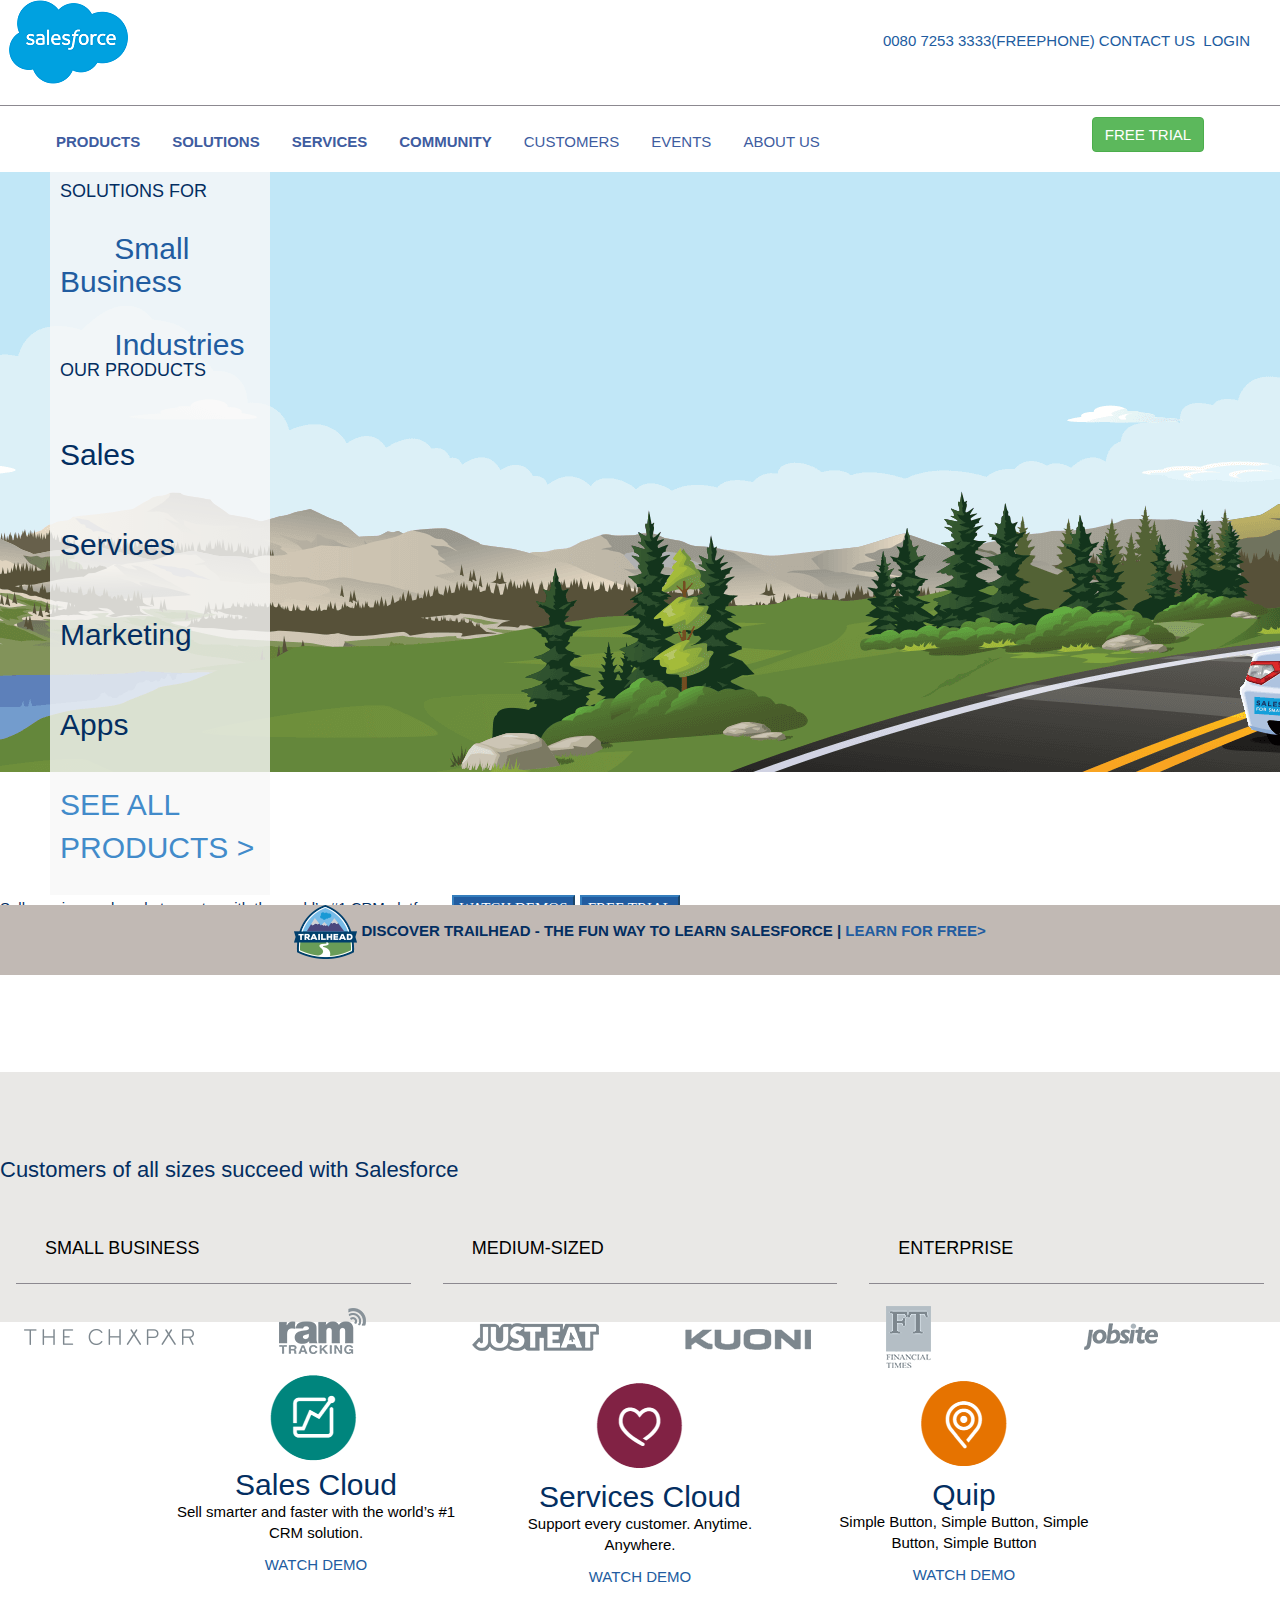
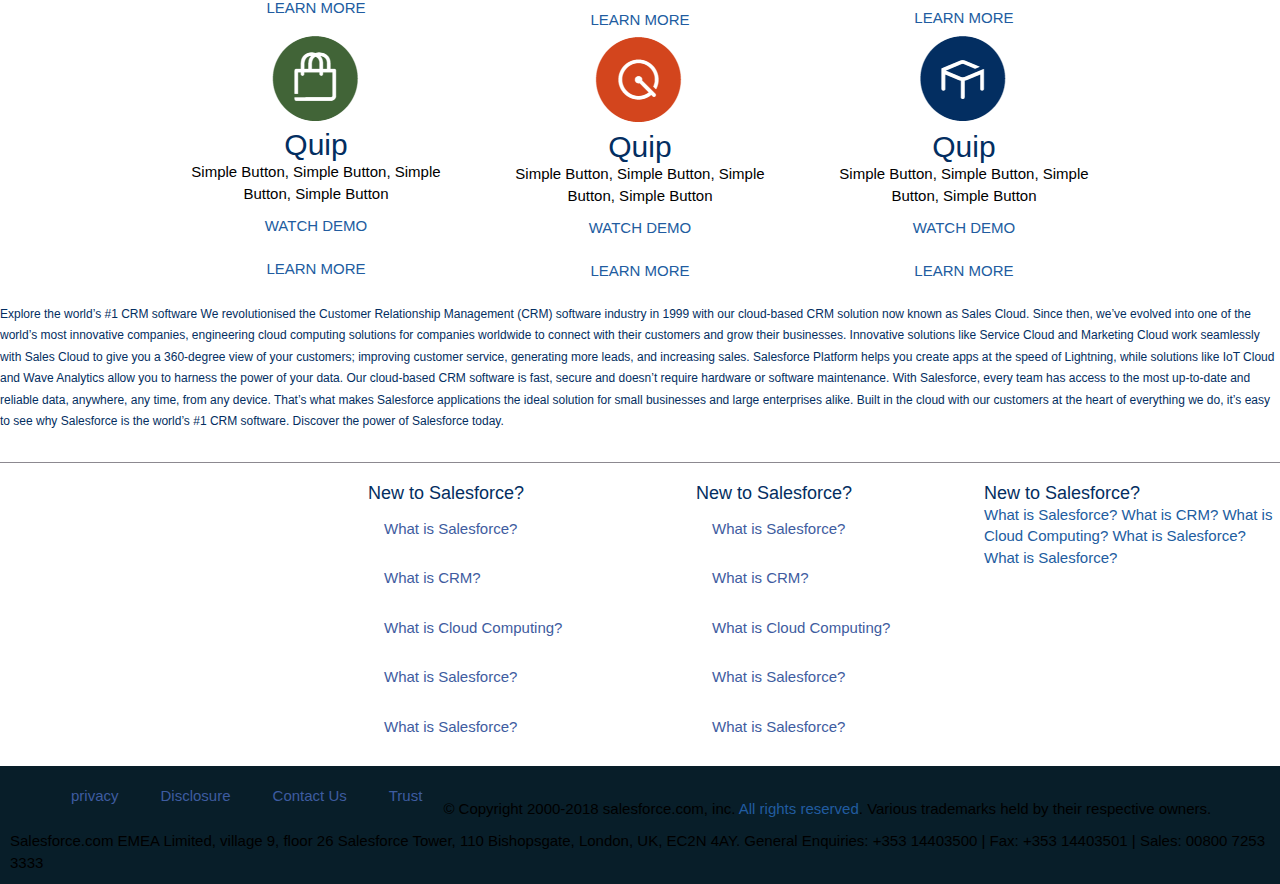
==== index.html @ ed120771 "Push my files" ====
<!DOCTYPE html>
<html lang="en">

<head>
    <meta charset="utf-8">
    <meta name="viewport" content="width=device-width, maximum-scale=1">
    <title>First web</title>
    <link rel="icon" href="assets/img/favicon.ico" type="image/png">
    <meta http-equiv="X-UA-Compatible" content="ie=edge">
    <link rel="stylesheet" href="assets/css/style.css">
    <link rel="stylesheet" href="assets/css/bootstrap.css">
    <link rel="stylesheet" href="assets/css/font-awesome.css">
    <link rel="stylesheet" href="assets/css/libs_framework.min.css">
    <link rel="stylesheet" href="assets/css/libs_base.min.css">
    <link rel="stylesheet" href="assets/css/clientlibs_base.min.css">
    <link rel="stylesheet" href="assets/css/clientlibs_search.min.css">

    <title>Document</title>
</head>

<body>
    <div class="subsect theader">
        <img src="assets/img/logo-salesforce.png" alt="logo">
        <div class="top">
            <div class="input" <input type="text" placeholder="Search">
            </div>
            <a href="#">0080 7253 3333(FREEPHONE)</a>
            <a href="#">CONTACT US</a>
            <span>
                <i class="fa fa-address-book"></i>
                <a href="#">LOGIN</a>
            </span>
        </div>
        <hr>
        <div class="navTop">

            <ul>
                <span id="navTleft">
                    <li>
                        <a href="#">PRODUCTS</a>
                    </li>
                    <li>
                        <a href="#">SOLUTIONS</a>
                    </li>
                    <li>
                        <a href="#">SERVICES</a>
                    </li>
                    <li>
                        <a href="#">COMMUNITY</a>
                    </li>
                </span>
                <span id="navTright">
                    <li>
                        <a href="#">CUSTOMERS</a>
                    </li>
                    <li>
                        <a href="#">EVENTS</a>
                    </li>
                    <li>
                        <a href="#">ABOUT US</a>
                    </li>
                </span>
            </ul>
            <button class="btn btn-success">FREE TRIAL</button>
        </div>

    </div>
    <div class="sect main">
        <div class="sidebar inner">
            <h4>SOLUTIONS FOR</h4>
            <h2>
                <a>
                    <span class="salesforce-icon cloud-icon-smb"></span>
                    <span>Small Business </span>
                </a>
            </h2>
            <h2>
                <a>
                    <span class="salesforce-icon cloud-icon-industries"></span>
                    <span>Industries </span>
                </a>
            </h2>
            <h4>OUR PRODUCTS</h4>
            <h2>
                <span class="salesforce-icon cloud-icon-sales"></span>
                <span>Sales </span>
            </h2>
            <h2>
                <span class="salesforce-icon cloud-icon-service"></span>
                <span>Services </small>
            </h2>
            <h2>
                <span class="salesforce-icon cloud-icon-marketing"></span>
                <span>Marketing</span>
            </h2>
            <h2>
                <span class="salesforce-icon cloud-icon-community"></span>
                <span>Apps </span>
            </h2>
            <br>
            <p class="text-primary">SEE ALL PRODUCTS ></p>



        </div>
        <div class="sect txthead">
            <span>Sell, service, and market smarter with the world’s #1 CRM platform.</span>
            <button class="bt btn-primary">WATCH DEMOS</button>
            <button class="bt btn-primary">FREE TRIAL</button>
        </div>
    </div>
    <div class="bheader">
        <img src="assets/img/img-trailhead-moustache.png" alt="img">
        <span>DISCOVER TRAILHEAD - THE FUN WAY TO LEARN SALESFORCE |
            <a href="#">LEARN FOR FREE></a>
        </span>
    </div>
    <div class="subsect brands"></div>

    <!-- brands -->
    <div class="logos">
        <div id="heading" class="row columns-wrapper">
            <div class="col  text-left col-xs-12 col-sm-12 col-md-12 col-lg-12">
                <br>
                <br>
                <h2>
                    <div class="h3 text-stratus text-left salesforce-sans-bold margin-40-top-lg margin-10-bottom-lg">Customers of all sizes succeed with Salesforce</div>
                </h2>
                <br>
                <br>
                <div class="col  text-left col-xs-12 col-sm-4 col-md-4 col-lg-4">
                    <div class="subheader header-text">SMALL BUSINESS</div>
                    <br>
                    <hr>
                    <div class="row columns-wrappe">
                        <div class="col  text-left col-xs-12 col-sm-6 col-md-6 col-lg-6">
                            <a href="#">
                                <img src="assets/img/cust-logo-chapar.png" alt="chapaximge">
                            </a>
                        </div>
                        <div class="col  text-left col-xs-12 col-sm-6 col-md-6 col-lg-6">
                            <a href="#">
                                <img src="assets/img/cust-logo-ram.png" alt="chapaximge">
                            </a>
                        </div>
                    </div>
                </div>
                <div class="col  text-left col-xs-12 col-sm-4 col-md-4 col-lg-4">
                    <div class="subheader header-text">MEDIUM-SIZED </div>
                    <br>
                    <hr>
                    <div class="row columns-wrappe">
                        <div class="col  text-left col-xs-12 col-sm-6 col-md-6 col-lg-6">
                            <a href="#">
                                <img src="assets/img/cust-logo-justeat.png" alt="chapaximge">
                            </a>
                        </div>
                        <div class="col  text-left col-xs-12 col-sm-6 col-md-6 col-lg-6">
                            <a href="#">
                                <img src="assets/img/cust-logo-kuoni.png" alt="chapaximge">
                            </a>
                        </div>
                    </div>
                </div>
                <div class="col  text-left col-xs-12 col-sm-4 col-md-4 col-lg-4">
                    <div class="subheader header-text">ENTERPRISE</div>
                    <br>
                    <hr>
                    <div class="row columns-wrappe">
                        <div class="col  text-left col-xs-12 col-sm-6 col-md-6 col-lg-6">
                            <a href="#">
                                <img src="assets/img/cust-logo-ft.png" alt="chapaximge">
                            </a>
                        </div>
                        <div class="col  text-left col-xs-12 col-sm-6 col-md-6 col-lg-6">
                            <a href="#">
                                <img src="assets/img/cust-logo-jobsite.png" alt="chapaximge">
                            </a>
                        </div>
                    </div>
                </div>
            </div>
        </div>
    </div>
    <!-- boxes -->

    <div class="container">
        <div class="row">
            <div class=" col-xs-12 col-sm-6 col-md-4">

                <div class="card">
                    <div class="card-body text-center">
                        <img src="assets/img/cloud.PNG">
                        <h2>Sales Cloud</h2>
                        <p>Sell smarter and faster with the world’s #1 CRM solution.</p>
                        <a href="#" class="button">WATCH DEMO</a>
                        <br>
                        <br>
                        <a href="#" class="button2">LEARN MORE</a>
                    </div>
                </div>
            </div>
            <div class=" col-xs-12 col-sm-6 col-md-4">
                <div class="card">
                    <div class="card-body text-center">
                        <img src="assets/img/cloud1.PNG">
                        <h2>Services Cloud</h2>
                        <p>Support every customer. Anytime. Anywhere.</p>
                        <a href="#" class="button">WATCH DEMO</a>
                        <br>
                        <br>
                        <a href="#" class="button2">LEARN MORE</a>
                    </div>
                </div>
            </div>
            <div class=" col-xs-12 col-sm-6 col-md-4">
                <div class="card">
                    <div class="card-body text-center">
                        <img src="assets/img/cloud2.PNG">
                        <h2>Quip</h2>
                        <p>Simple Button, Simple Button, Simple Button, Simple Button</p>
                        <a href="#" class="button">WATCH DEMO</a>
                        <br>
                        <br>
                        <a href="#" class="button2">LEARN MORE</a>
                    </div>
                </div>
            </div>
        </div>

        <div class="row">
            <div class=" col-xs-12 col-sm-6 col-md-4">
                <div class="card">
                    <div class="card-body text-center">
                        <img src="assets/img/cloud3.PNG">
                        <h2>Quip</h2>
                        <p>Simple Button, Simple Button, Simple Button, Simple Button</p>
                        <a href="#" class="button">WATCH DEMO</a>
                        <br>
                        <br>
                        <a href="#" class="button2">LEARN MORE</a>
                    </div>
                </div>
            </div>
            <div class=" col-xs-12 col-sm-6 col-md-4">
                <div class="card">
                    <div class="card-body text-center">
                        <img src="assets/img/cloud4.PNG">
                        <h2>Quip</h2>
                        <p>Simple Button, Simple Button, Simple Button, Simple Button</p>
                        <a href="#" class="button">WATCH DEMO</a>
                        <br>
                        <br>
                        <a href="#" class="button2">LEARN MORE</a>
                    </div>
                </div>
            </div>
            <div class=" col-xs-12 col-sm-6 col-md-4">
                <div class="card">
                    <div class="card-body text-center">
                        <img src="assets/img/cloud5.PNG">
                        <h2>Quip</h2>
                        <p>Simple Button, Simple Button, Simple Button, Simple Button</p>
                        <a href="#" class="button">WATCH DEMO</a>
                        <br>
                        <br>
                        <a href="#" class="button2">LEARN MORE</a>
                    </div>
                </div>
            </div>
        </div>
    </div>

    <!-- footer -->
    <div class="row">
        <div class="col-md-12 col-sm-12 col-lg-12">
            <div>
                <p class="lead">
                    <small>
                        <h1>
                            <small></small>
                        </h1> Explore the world’s #1 CRM software We revolutionised the Customer Relationship Management (CRM)
                        software industry in 1999 with our cloud-based CRM solution now known as Sales Cloud. Since then,
                        we’ve evolved into one of the world’s most innovative companies, engineering cloud computing solutions
                        for companies worldwide to connect with their customers and grow their businesses. Innovative solutions
                        like Service Cloud and Marketing Cloud work seamlessly with Sales Cloud to give you a 360-degree
                        view of your customers; improving customer service, generating more leads, and increasing sales.
                        Salesforce Platform helps you create apps at the speed of Lightning, while solutions like IoT Cloud
                        and Wave Analytics allow you to harness the power of your data. Our cloud-based CRM software is fast,
                        secure and doesn’t require hardware or software maintenance. With Salesforce, every team has access
                        to the most up-to-date and reliable data, anywhere, any time, from any device. That’s what makes
                        Salesforce applications the ideal solution for small businesses and large enterprises alike. Built
                        in the cloud with our customers at the heart of everything we do, it’s easy to see why Salesforce
                        is the world’s #1 CRM software. Discover the power of Salesforce today.
                    </small>
                </p>
            </div>
        </div>
    </div>


    <hr>

    <div class="row">
        <div class="col-md-3 col-sm-3 col-lg-3">
            <div>
                <img src="assets/images/logo-company.png" alt="">
            </div>
        </div>
        <div class="col-md-3">
            <div>

                <ul>
                    <li>
                        <h4>New to Salesforce?</h4>
                    </li>
                    <li>
                        <a href="#">What is Salesforce?</a>
                    </li>
                    <li>
                        <a href="#">What is CRM?</a>
                    </li>
                    <li>
                        <a href="#">What is Cloud Computing?</a>
                    </li>
                    <li>
                        <a href="#">What is Salesforce?</a>
                    </li>
                    <li>
                        <a href="#">What is Salesforce?</a>
                    </li>
                </ul>
            </div>
        </div>
        <div class="col-md-3 col-sm-3 col-lg-3">
            <ul>
                <li>
                    <h4>New to Salesforce?</h4>
                </li>

                <li>
                    <a href="#">What is Salesforce?</a>
                </li>
                <li>
                    <a href="#">What is CRM?</a>
                </li>
                <li>
                    <a href="#">What is Cloud Computing?</a>
                </li>
                <li>
                    <a href="#">What is Salesforce?</a>
                </li>
                <li>
                    <a href="#">What is Salesforce?</a>
                </li>
            </ul>
        </div>

        <div class="col-md-3 col-sm-3 col-lg-3">
            <h4>New to Salesforce?</h4>
            <a href="#">What is Salesforce?</a>
            <a href="#">What is CRM?</a>
            <a href="#">What is Cloud Computing?</a>
            <a href="#">What is Salesforce?</a>
            <a href="#">What is Salesforce?</a>
        </div>

    </div>
    <div class="row">
        <div class="col-md-12 col-sm-12 col-lg-12 footer">
            <ul>
                <li>
                    <a href="#">privacy</a>
                </li>
                <li>
                    <a href="#">Disclosure</a>
                </li>
                <li>
                    <a href="#">Contact Us</a>
                </li>
                <li>
                    <a href="#">Trust</a>
                </li>

            </ul>
            <br>
            <p> &copy; Copyright 2000-2018 salesforce.com, inc.
                <a href="#">All rights reserved</a>. Various trademarks held by their respective owners.</p>
            <p>Salesforce.com EMEA Limited, village 9, floor 26 Salesforce Tower, 110 Bishopsgate, London, UK, EC2N 4AY. General
                Enquiries: +353 14403500 | Fax: +353 14403501 | Sales: 00800 7253 3333

            </p>
        </div>
    </div>

</body>

</html>
---- assets/css/style.css ----
.btn-primary {
    color: #fff;
    background-color: #007b5e;
    border-color: #007b5e;
}

section {
    padding: 60px 0;
}

section .section-title {
    text-align: center;
    color: #007b5e;
    margin-bottom: 50px;
    text-transform: uppercase;
}

#team .card {
    border: none;
    background: #ffffff;
}
.navTop ul{
    list-style-type: none;
        
}
.navTop li{
    float: left;
}
 li a{
    display: inline-block;
    text-decoration: none;
    text-align: center;
    padding: 14px 16px;
    color: #3e5ca0;
    
}
nav{
    background-color: #fff;
}
.stylish-input-group .input-group-addon{
    background: white !important; 
}
.stylish-input-group .form-control{
	border-right:0; 
	box-shadow:0 0 0; 
	border-color:#fff;
}
.stylish-input-group button{
    border:0;
    background:transparent;
}
html,body{
    height: 100%;
}
*{
    margin: 0;
}

.top{
    margin-top: 20px;
    position: absolute;
    top: 0;
    right: 0;
    margin-right: 20px;
    padding: 10px;
}
.navTop{
    margin-bottom: 20px;
    margin-top: -10px;
}
.btn-success{
    margin-left: 20%;
}
.navTop ul{
    list-style-type: none;
        
}
.navTop li{
    float: left;
}
 li a{
    display: inline-block;
    text-decoration: none;
    text-align: center;
    padding: 14px 16px;
    color: #3e5ca0;
    
}
#navTleft{
    font-weight: bold;
}
.sect{
    height: 100%;    
    background-repeat: no-repeat;    
}
.main{
 background-image: url(../img/home_bg.png);
}

.sidebar{
    background:rgba(248,248,248,.8);
    height: 80.3%;
    width: 220px;
    margin-left: 50px;
    font-size: 30px;
}
.inner{
    padding: 10px;
}
.inner i{
    margin-right: 5px;
}
.bheader{
    position: absolute;
    height: 70px;
    width: 100%;
    bottom: -75px;
    background: #c1b9b4;
    text-align: center;
    font-weight: bold;
    line-height:5px;
   }
.bheader a:hover {
    text-decoration: none;
}

/* brands*/
div.logos{
	background-color: #e9e8e6;
	width: 100%;
	height: 250px;
}

div #p1{
	color: #032e61;
	font-size: 22px;
	margin-top: 10px;
	margin-left: 29px;
}
div .subheader{
	color: black;
	font-size: 18px;
	margin-left: 29px;
    

	margin-top: -11px;
	display: inline-block;
}

div .subheader2{
color: black;
	font-size: 18px;
	margin-left: 30px;
	margin-bottom: -50px;
	margin-top: -1000px;
	display: inline-block;
}
a{
	text-decoration: none;
}

.maingrid{
	background-color: #E4E8E0;
	font-family: helvetica,arial,serif;
   
}
.grid1{
			background-color: white;
			border: 1px solid white;
			margin-right: 10px;
			width: 360px;
			height:auto;
			float: left;
			text-align: center;
			margin: 0px 20px 0px 40px;
			padding: 10px 10px 10px 10px;
		}

.grid1 a.button{
	border: 1px solid #236DA6;
	background-color: #236DA6;
	color: white;
	font: 16px arial; 
	text-decoration: none;
	border-radius: 5px;
	padding: 10px 10px 10px 10px;
}
.grid1 a.button:hover{
	background-color: #1B5682;
}
.grid1 a.button2{
    color:#236DA6;
    font: 16px calibri; 
    text-decoration: none;
}
.grid1 a.button2:hover{
	color: #1B5682;
}
h2{
	color: #103252;
}
p{
	color: black;
}
    .footer{
    background-color: #081e29;
        color: white;
        margin-left: 10px;
        margin-top: 5px;
}
      ul {
          list-style-type: none;
      }
      .footer ul li{
          float: left;
          
          padding: 5px;
          
      }
      .salesforce-icon{
          font-size: 30px;
          margin-right: 0px;
      }
---- assets/css/libs_framework.min.css ----
@font-face{font-family:'Glyphicons Halflings';src:url('https://c1.sfdcstatic.com/etc/clientlibs/sfdc-aem-master/clientlibs_base/fonts/glyphicons-halflings-regular.eot');src:url('https://c1.sfdcstatic.com/etc/clientlibs/sfdc-aem-master/clientlibs_base/fonts/glyphicons-halflings-regular.eot?#iefix') format('embedded-opentype'),url('https://c1.sfdcstatic.com/etc/clientlibs/sfdc-aem-master/clientlibs_base/fonts/glyphicons-halflings-regular.woff2') format('woff2'),url('https://c1.sfdcstatic.com/etc/clientlibs/sfdc-aem-master/clientlibs_base/fonts/glyphicons-halflings-regular.woff') format('woff'),url('https://c1.sfdcstatic.com/etc/clientlibs/sfdc-aem-master/clientlibs_base/fonts/glyphicons-halflings-regular.ttf') format('truetype'),url('https://c1.sfdcstatic.com/etc/clientlibs/sfdc-aem-master/clientlibs_base/fonts/glyphicons-halflings-regular.svg#glyphicons_halflingsregular') format('svg')}
.glyphicon{position:relative;top:1px;display:inline-block;font-family:'Glyphicons Halflings';font-style:normal;font-weight:normal;line-height:1;letter-spacing:normal;-webkit-font-smoothing:antialiased;-moz-osx-font-smoothing:grayscale}
.glyphicon-asterisk:before{content:"\2a"}
.glyphicon-plus:before{content:"\2b"}
.glyphicon-euro:before,.glyphicon-eur:before{content:"\20ac"}
.glyphicon-minus:before{content:"\2212"}
.glyphicon-cloud:before{content:"\2601"}
.glyphicon-envelope:before{content:"\2709"}
.glyphicon-pencil:before{content:"\270f"}
.glyphicon-glass:before{content:"\e001"}
.glyphicon-music:before{content:"\e002"}
.glyphicon-search:before{content:"\e003"}
.glyphicon-heart:before{content:"\e005"}
.glyphicon-star:before{content:"\e006"}
.glyphicon-star-empty:before{content:"\e007"}
.glyphicon-user:before{content:"\e008"}
.glyphicon-film:before{content:"\e009"}
.glyphicon-th-large:before{content:"\e010"}
.glyphicon-th:before{content:"\e011"}
.glyphicon-th-list:before{content:"\e012"}
.glyphicon-ok:before{content:"\e013"}
.glyphicon-remove:before{content:"\e014"}
.glyphicon-zoom-in:before{content:"\e015"}
.glyphicon-zoom-out:before{content:"\e016"}
.glyphicon-off:before{content:"\e017"}
.glyphicon-signal:before{content:"\e018"}
.glyphicon-cog:before{content:"\e019"}
.glyphicon-trash:before{content:"\e020"}
.glyphicon-home:before{content:"\e021"}
.glyphicon-file:before{content:"\e022"}
.glyphicon-time:before{content:"\e023"}
.glyphicon-road:before{content:"\e024"}
.glyphicon-download-alt:before{content:"\e025"}
.glyphicon-download:before{content:"\e026"}
.glyphicon-upload:before{content:"\e027"}
.glyphicon-inbox:before{content:"\e028"}
.glyphicon-play-circle:before{content:"\e029"}
.glyphicon-repeat:before{content:"\e030"}
.glyphicon-refresh:before{content:"\e031"}
.glyphicon-list-alt:before{content:"\e032"}
.glyphicon-lock:before{content:"\e033"}
.glyphicon-flag:before{content:"\e034"}
.glyphicon-headphones:before{content:"\e035"}
.glyphicon-volume-off:before{content:"\e036"}
.glyphicon-volume-down:before{content:"\e037"}
.glyphicon-volume-up:before{content:"\e038"}
.glyphicon-qrcode:before{content:"\e039"}
.glyphicon-barcode:before{content:"\e040"}
.glyphicon-tag:before{content:"\e041"}
.glyphicon-tags:before{content:"\e042"}
.glyphicon-book:before{content:"\e043"}
.glyphicon-bookmark:before{content:"\e044"}
.glyphicon-print:before{content:"\e045"}
.glyphicon-camera:before{content:"\e046"}
.glyphicon-font:before{content:"\e047"}
.glyphicon-bold:before{content:"\e048"}
.glyphicon-italic:before{content:"\e049"}
.glyphicon-text-height:before{content:"\e050"}
.glyphicon-text-width:before{content:"\e051"}
.glyphicon-align-left:before{content:"\e052"}
.glyphicon-align-center:before{content:"\e053"}
.glyphicon-align-right:before{content:"\e054"}
.glyphicon-align-justify:before{content:"\e055"}
.glyphicon-list:before{content:"\e056"}
.glyphicon-indent-left:before{content:"\e057"}
.glyphicon-indent-right:before{content:"\e058"}
.glyphicon-facetime-video:before{content:"\e059"}
.glyphicon-picture:before{content:"\e060"}
.glyphicon-map-marker:before{content:"\e062"}
.glyphicon-adjust:before{content:"\e063"}
.glyphicon-tint:before{content:"\e064"}
.glyphicon-edit:before{content:"\e065"}
.glyphicon-share:before{content:"\e066"}
.glyphicon-check:before{content:"\e067"}
.glyphicon-move:before{content:"\e068"}
.glyphicon-step-backward:before{content:"\e069"}
.glyphicon-fast-backward:before{content:"\e070"}
.glyphicon-backward:before{content:"\e071"}
.glyphicon-play{left:.5px}
.glyphicon-play:before{content:"\e072"}
.glyphicon-pause:before{content:"\e073"}
.glyphicon-stop:before{content:"\e074"}
.glyphicon-forward:before{content:"\e075"}
.glyphicon-fast-forward:before{content:"\e076"}
.glyphicon-step-forward:before{content:"\e077"}
.glyphicon-eject:before{content:"\e078"}
.glyphicon-chevron-left:before{content:"\e079"}
.glyphicon-chevron-right:before{content:"\e080"}
.glyphicon-plus-sign:before{content:"\e081"}
.glyphicon-minus-sign:before{content:"\e082"}
.glyphicon-remove-sign:before{content:"\e083"}
.glyphicon-ok-sign:before{content:"\e084"}
.glyphicon-question-sign:before{content:"\e085"}
.glyphicon-info-sign:before{content:"\e086"}
.glyphicon-screenshot:before{content:"\e087"}
.glyphicon-remove-circle:before{content:"\e088"}
.glyphicon-ok-circle:before{content:"\e089"}
.glyphicon-ban-circle:before{content:"\e090"}
.glyphicon-arrow-left:before{content:"\e091"}
.glyphicon-arrow-right:before{content:"\e092"}
.glyphicon-arrow-up:before{content:"\e093"}
.glyphicon-arrow-down:before{content:"\e094"}
.glyphicon-share-alt:before{content:"\e095"}
.glyphicon-resize-full:before{content:"\e096"}
.glyphicon-resize-small:before{content:"\e097"}
.glyphicon-exclamation-sign:before{content:"\e101"}
.glyphicon-gift:before{content:"\e102"}
.glyphicon-leaf:before{content:"\e103"}
.glyphicon-fire:before{content:"\e104"}
.glyphicon-eye-open:before{content:"\e105"}
.glyphicon-eye-close:before{content:"\e106"}
.glyphicon-warning-sign:before{content:"\e107"}
.glyphicon-plane:before{content:"\e108"}
.glyphicon-calendar:before{content:"\e109"}
.glyphicon-random:before{content:"\e110"}
.glyphicon-comment:before{content:"\e111"}
.glyphicon-magnet:before{content:"\e112"}
.glyphicon-chevron-up:before{content:"\e113"}
.glyphicon-chevron-down:before{content:"\e114"}
.glyphicon-retweet:before{content:"\e115"}
.glyphicon-shopping-cart:before{content:"\e116"}
.glyphicon-folder-close:before{content:"\e117"}
.glyphicon-folder-open:before{content:"\e118"}
.glyphicon-resize-vertical:before{content:"\e119"}
.glyphicon-resize-horizontal:before{content:"\e120"}
.glyphicon-hdd:before{content:"\e121"}
.glyphicon-bullhorn:before{content:"\e122"}
.glyphicon-bell:before{content:"\e123"}
.glyphicon-certificate:before{content:"\e124"}
.glyphicon-thumbs-up:before{content:"\e125"}
.glyphicon-thumbs-down:before{content:"\e126"}
.glyphicon-hand-right:before{content:"\e127"}
.glyphicon-hand-left:before{content:"\e128"}
.glyphicon-hand-up:before{content:"\e129"}
.glyphicon-hand-down:before{content:"\e130"}
.glyphicon-circle-arrow-right:before{content:"\e131"}
.glyphicon-circle-arrow-left:before{content:"\e132"}
.glyphicon-circle-arrow-up:before{content:"\e133"}
.glyphicon-circle-arrow-down:before{content:"\e134"}
.glyphicon-globe:before{content:"\e135"}
.glyphicon-wrench:before{content:"\e136"}
.glyphicon-tasks:before{content:"\e137"}
.glyphicon-filter:before{content:"\e138"}
.glyphicon-briefcase:before{content:"\e139"}
.glyphicon-fullscreen:before{content:"\e140"}
.glyphicon-dashboard:before{content:"\e141"}
.glyphicon-paperclip:before{content:"\e142"}
.glyphicon-heart-empty:before{content:"\e143"}
.glyphicon-link:before{content:"\e144"}
.glyphicon-phone:before{content:"\e145"}
.glyphicon-pushpin:before{content:"\e146"}
.glyphicon-usd:before{content:"\e148"}
.glyphicon-gbp:before{content:"\e149"}
.glyphicon-sort:before{content:"\e150"}
.glyphicon-sort-by-alphabet:before{content:"\e151"}
.glyphicon-sort-by-alphabet-alt:before{content:"\e152"}
.glyphicon-sort-by-order:before{content:"\e153"}
.glyphicon-sort-by-order-alt:before{content:"\e154"}
.glyphicon-sort-by-attributes:before{content:"\e155"}
.glyphicon-sort-by-attributes-alt:before{content:"\e156"}
.glyphicon-unchecked:before{content:"\e157"}
.glyphicon-expand:before{content:"\e158"}
.glyphicon-collapse-down:before{content:"\e159"}
.glyphicon-collapse-up:before{content:"\e160"}
.glyphicon-log-in:before{content:"\e161"}
.glyphicon-flash:before{content:"\e162"}
.glyphicon-log-out:before{content:"\e163"}
.glyphicon-new-window:before{content:"\e164"}
.glyphicon-record:before{content:"\e165"}
.glyphicon-save:before{content:"\e166"}
.glyphicon-open:before{content:"\e167"}
.glyphicon-saved:before{content:"\e168"}
.glyphicon-import:before{content:"\e169"}
.glyphicon-export:before{content:"\e170"}
.glyphicon-send:before{content:"\e171"}
.glyphicon-floppy-disk:before{content:"\e172"}
.glyphicon-floppy-saved:before{content:"\e173"}
.glyphicon-floppy-remove:before{content:"\e174"}
.glyphicon-floppy-save:before{content:"\e175"}
.glyphicon-floppy-open:before{content:"\e176"}
.glyphicon-credit-card:before{content:"\e177"}
.glyphicon-transfer:before{content:"\e178"}
.glyphicon-cutlery:before{content:"\e179"}
.glyphicon-header:before{content:"\e180"}
.glyphicon-compressed:before{content:"\e181"}
.glyphicon-earphone:before{content:"\e182"}
.glyphicon-phone-alt:before{content:"\e183"}
.glyphicon-tower:before{content:"\e184"}
.glyphicon-stats:before{content:"\e185"}
.glyphicon-sd-video:before{content:"\e186"}
.glyphicon-hd-video:before{content:"\e187"}
.glyphicon-subtitles:before{content:"\e188"}
.glyphicon-sound-stereo:before{content:"\e189"}
.glyphicon-sound-dolby:before{content:"\e190"}
.glyphicon-sound-5-1:before{content:"\e191"}
.glyphicon-sound-6-1:before{content:"\e192"}
.glyphicon-sound-7-1:before{content:"\e193"}
.glyphicon-copyright-mark:before{content:"\e194"}
.glyphicon-registration-mark:before{content:"\e195"}
.glyphicon-cloud-download:before{content:"\e197"}
.glyphicon-cloud-upload:before{content:"\e198"}
.glyphicon-tree-conifer:before{content:"\e199"}
.glyphicon-tree-deciduous:before{content:"\e200"}
.glyphicon-cd:before{content:"\e201"}
.glyphicon-save-file:before{content:"\e202"}
.glyphicon-open-file:before{content:"\e203"}
.glyphicon-level-up:before{content:"\e204"}
.glyphicon-copy:before{content:"\e205"}
.glyphicon-paste:before{content:"\e206"}
.glyphicon-alert:before{content:"\e209"}
.glyphicon-equalizer:before{content:"\e210"}
.glyphicon-king:before{content:"\e211"}
.glyphicon-queen:before{content:"\e212"}
.glyphicon-pawn:before{content:"\e213"}
.glyphicon-bishop:before{content:"\e214"}
.glyphicon-knight:before{content:"\e215"}
.glyphicon-baby-formula:before{content:"\e216"}
.glyphicon-tent:before{content:"\26fa"}
.glyphicon-blackboard:before{content:"\e218"}
.glyphicon-bed:before{content:"\e219"}
.glyphicon-apple:before{content:"\f8ff"}
.glyphicon-erase:before{content:"\e221"}
.glyphicon-hourglass:before{content:"\231b"}
.glyphicon-lamp:before{content:"\e223"}
.glyphicon-duplicate:before{content:"\e224"}
.glyphicon-piggy-bank:before{content:"\e225"}
.glyphicon-scissors:before{content:"\e226"}
.glyphicon-bitcoin:before{content:"\e227"}
.glyphicon-yen:before{content:"\00a5"}
.glyphicon-ruble:before{content:"\20bd"}
.glyphicon-scale:before{content:"\e230"}
.glyphicon-ice-lolly:before{content:"\e231"}
.glyphicon-ice-lolly-tasted:before{content:"\e232"}
.glyphicon-education:before{content:"\e233"}
.glyphicon-option-horizontal:before{content:"\e234"}
.glyphicon-option-vertical:before{content:"\e235"}
.glyphicon-menu-hamburger:before{content:"\e236"}
.glyphicon-modal-window:before{content:"\e237"}
.glyphicon-oil:before{content:"\e238"}
.glyphicon-grain:before{content:"\e239"}
.glyphicon-sunglasses:before{content:"\e240"}
.glyphicon-text-size:before{content:"\e241"}
.glyphicon-text-color:before{content:"\e242"}
.glyphicon-text-background:before{content:"\e243"}
.glyphicon-object-align-top:before{content:"\e244"}
.glyphicon-object-align-bottom:before{content:"\e245"}
.glyphicon-object-align-horizontal:before{content:"\e246"}
.glyphicon-object-align-left:before{content:"\e247"}
.glyphicon-object-align-vertical:before{content:"\e248"}
.glyphicon-object-align-right:before{content:"\e249"}
.glyphicon-triangle-right:before{content:"\e250"}
.glyphicon-triangle-left:before{content:"\e251"}
.glyphicon-triangle-bottom:before{content:"\e252"}
.glyphicon-triangle-top:before{content:"\e253"}
.glyphicon-console:before{content:"\e254"}
.glyphicon-superscript:before{content:"\e255"}
.glyphicon-subscript:before{content:"\e256"}
.glyphicon-menu-left:before{content:"\e257"}
.glyphicon-menu-right:before{content:"\e258"}
.glyphicon-menu-down:before{content:"\e259"}
.glyphicon-menu-up:before{content:"\e260"}
[class^="icon-vidyard-"],[class*=" icon-vidyard-"],[class^="icon-sfdc-"],[class*=" icon-sfdc-"],[class^="icon-sflive-"],[class*=" icon-sflive-"],[class^="cloud-icon-"],[class*=" cloud-icon-"]{font-family:'Salesforce Icons';speak:none;font-style:normal;font-weight:normal;font-variant:normal;text-transform:none;line-height:1;-webkit-font-smoothing:antialiased;-moz-osx-font-smoothing:grayscale}
[class^="cloud-icon-"].primary-nav-sublink,[class*=" cloud-icon-"].primary-nav-sublink,[class^="cloud-icon-"].secondary-nav-sublink,[class*=" cloud-icon-"].secondary-nav-sublink{-webkit-font-smoothing:auto;-moz-osx-font-smoothing:auto;color:#fff !important}
[class^="cloud-icon-"].primary-nav-sublink:before,[class*=" cloud-icon-"].primary-nav-sublink:before,[class^="cloud-icon-"].secondary-nav-sublink:before,[class*=" cloud-icon-"].secondary-nav-sublink:before{display:none}
.nav-overlay-drawer .social-media-links a [class^="cloud-icon-"],.nav-overlay-drawer .social-media-links a [class*=" cloud-icon-"]{font-size:30px}
.h3lg [class^="cloud-icon-"],.h3lg [class*=" cloud-icon-"]{font-size:40px}
.icon-sfdc-social-instagram:before{content:"\e955"}
.icon-sfdc-social-instagram-inverted:before{content:"\e954"}
.icon-sfdc-icon-product-quip:before{content:"\e953"}
.icon-sfdc-icon-phone:before{content:"\e950"}
.icon-sfdc-icon-headset:before{content:"\e951"}
.icon-sfdc-icon-chat:before{content:"\e952"}
.icon-sfdc-icon-download:before{content:"\e948"}
.icon-sfdc-icon-email:before{content:"\e949"}
.icon-sfdc-icon-xing:before,.icon-sfdc-icon-social-xing:before{content:"\e947"}
.icon-sfdc-icon-xing-inverted:before,.icon-sfdc-icon-social-xing-inverted:before{content:"\e946"}
.icon-sfdc-icon-wechat:before,.icon-sfdc-icon-social-wechat:before{content:"\e945"}
.icon-sfdc-icon-wechat-inverted:before,.icon-sfdc-icon-social-wechat-inverted:before{content:"\e944"}
.icon-sfdc-icon-left-arrow:before{content:"\e943"}
.icon-sfdc-icon-einstein-mobius:before{content:"\e942"}
.icon-sfdc-icon-product-e-commerce:before{content:"\e941"}
.icon-sflive-keynote:before{content:"\e93e"}
.icon-sflive-productkeynote:before{content:"\e93f"}
.icon-sflive-session:before{content:"\e940"}
.icon-sfdc-icon-certified:before{content:"\e93c"}
.icon-sfdc-icon-social-blog:before{content:"\e93d"}
.icon-sfdc-icon-1oclock:before{content:"\e900"}
.icon-sfdc-icon-5oclock:before{content:"\e901"}
.icon-sfdc-icon-8oclock:before{content:"\e902"}
.icon-sfdc-icon-alarm:before{content:"\e903"}
.icon-sfdc-icon-calendar:before{content:"\e904"}
.icon-sfdc-icon-closed-captioning:before{content:"\e905"}
.icon-sfdc-icon-comments:before{content:"\e906"}
.icon-sfdc-icon-down-arrow:before{content:"\e907"}
.icon-vidyard-fullscreen-enter:before,.icon-sfdc-icon-fullscreen-enter:before{content:"\e908"}
.icon-vidyard-fullscreen-exit:before,.icon-sfdc-icon-fullscreen-exit:before{content:"\e909"}
.icon-sfdc-icon-fullscreen:before{content:"\e90a"}
.icon-sfdc-icon-globe:before{content:"\e90b"}
.icon-sfdc-icon-grid:before{content:"\e90c"}
.icon-sfdc-icon-hamburger:before{content:"\e90d"}
.icon-vidyard-hd:before,.icon-sfdc-icon-hd:before{content:"\e90e"}
.icon-sfdc-icon-login:before{content:"\e90f"}
.icon-sfdc-icon-magnifying-glass:before{content:"\e910"}
.icon-sfdc-icon-minus:before{content:"\e911"}
.icon-sfdc-icon-offsite:before{content:"\e912"}
.icon-vidyard-pause:before,.icon-sfdc-icon-pause-round:before{content:"\e913"}
.icon-sfdc-icon-pause-square:before{content:"\e914"}
.icon-vidyard-play-only:before,.icon-sfdc-icon-play-only:before{content:"\e915"}
.icon-vidyard-play:before,.icon-sfdc-icon-play:before{content:"\e916"}
.icon-sfdc-icon-plus:before{content:"\e917"}
.icon-sfdc-icon-retweet:before{content:"\e923"}
.icon-sfdc-icon-right-arrow:before{content:"\e924"}
.icon-sfdc-icon-share:before{content:"\e925"}
.icon-sfdc-icon-facebook-inverted:before,.icon-sfdc-icon-social-facebook-inverted:before{content:"\e926"}
.icon-sfdc-icon-facebook:before,.icon-sfdc-icon-social-facebook:before{content:"\e927"}
.icon-sfdc-icon-google-inverted:before,.icon-sfdc-icon-social-google-inverted:before{content:"\e928"}
.icon-sfdc-icon-google:before,.icon-sfdc-icon-social-google:before{content:"\e929"}
.icon-sfdc-icon-linkedin-inverted:before,.icon-sfdc-icon-social-linkedin-inverted:before{content:"\e92a"}
.icon-sfdc-icon-linkedin:before,.icon-sfdc-icon-social-linkedin:before{content:"\e92b"}
.icon-sfdc-icon-twitter-inverted:before,.icon-sfdc-icon-social-twitter-inverted:before{content:"\e92c"}
.icon-sfdc-icon-twitter:before,.icon-sfdc-icon-social-twitter:before{content:"\e92d"}
.icon-sfdc-icon-youtube-inverted:before,.icon-sfdc-icon-social-youtube-inverted:before{content:"\e92e"}
.icon-sfdc-icon-youtube:before,.icon-sfdc-icon-social-youtube:before{content:"\e92f"}
.icon-vidyard-sound-bar:before,.icon-sfdc-icon-sound-bar:before{content:"\e930"}
.icon-sfdc-icon-sound-mute:before{content:"\e931"}
.icon-vidyard-sound:before,.icon-sfdc-icon-sound:before{content:"\e932"}
.icon-sfdc-icon-star:before{content:"\e933"}
.icon-sfdc-icon-talk-bubble-plus:before{content:"\e934"}
.icon-sfdc-icon-talk-bubble:before{content:"\e935"}
.icon-sfdc-icon-tooltip:before{content:"\e936"}
.icon-sfdc-icon-up-arrow:before{content:"\e937"}
.icon-sfdc-icon-volume:before{content:"\e938"}
.icon-sfdc-icon-whitepaper:before{content:"\e939"}
.icon-sfdc-icon-whitepaper2:before{content:"\e93a"}
.icon-sfdc-icon-x:before{content:"\e93b"}
.headingComponent a.has-cloud-icon{display:block}
.headingComponent a:hover .cloud-icon-smb:before{color:#007cad !important}
.cloud-icon-smb:before{content:"\e922";color:#00a1e0 !important;padding-right:10px}
.cloud-icon-smb.vertical-bar-prefix{padding-left:10px;border-left:1px solid #00a1e0}
.cloud-icon-smb.primary-nav-sublink,.cloud-icon-smb.secondary-nav-sublink{background-color:#00a1e0 !important;border-bottom:1px solid #00a1e0 !important}
.headingComponent a.preventHover:hover .cloud-icon-smb:before{color:#00a1e0 !important}
.headingComponent a:hover .cloud-icon-lightning-thunder:before{color:#011730 !important}
.cloud-icon-lightning-thunder:before{content:"\e91c";color:#032e61 !important;padding-right:10px}
.cloud-icon-lightning-thunder.vertical-bar-prefix{padding-left:10px;border-left:1px solid #032e61}
.cloud-icon-lightning-thunder.primary-nav-sublink,.cloud-icon-lightning-thunder.secondary-nav-sublink{background-color:#032e61 !important;border-bottom:1px solid #032e61 !important}
.headingComponent a.preventHover:hover .cloud-icon-lightning-thunder:before{color:#032e61 !important}
.headingComponent a:hover .cloud-icon-product-quip:before{color:#a63617 !important}
.cloud-icon-product-quip:before{content:"\e953";color:#d3451d !important;padding-right:10px}
.cloud-icon-product-quip.vertical-bar-prefix{padding-left:10px;border-left:1px solid #d3451d}
.cloud-icon-product-quip.primary-nav-sublink,.cloud-icon-product-quip.secondary-nav-sublink{background-color:#d3451d !important;border-bottom:1px solid #d3451d !important}
.headingComponent a.preventHover:hover .cloud-icon-product-quip:before{color:#d3451d !important}
.headingComponent a:hover .cloud-icon-analytics:before{color:#007cad !important}
.cloud-icon-analytics:before{content:"\e918";color:#00a1e0 !important;padding-right:10px}
.cloud-icon-analytics.vertical-bar-prefix{padding-left:10px;border-left:1px solid #00a1e0}
.cloud-icon-analytics.primary-nav-sublink,.cloud-icon-analytics.secondary-nav-sublink{background-color:#00a1e0 !important;border-bottom:1px solid #00a1e0 !important}
.headingComponent a.preventHover:hover .cloud-icon-analytics:before{color:#00a1e0 !important}
.headingComponent a:hover .cloud-icon-platform:before{color:#011730 !important}
.cloud-icon-platform:before{content:"\e91f";color:#032e61 !important;padding-right:10px}
.cloud-icon-platform.vertical-bar-prefix{padding-left:10px;border-left:1px solid #032e61}
.cloud-icon-platform.primary-nav-sublink,.cloud-icon-platform.secondary-nav-sublink{background-color:#032e61 !important;border-bottom:1px solid #032e61 !important}
.headingComponent a.preventHover:hover .cloud-icon-platform:before{color:#032e61 !important}
.headingComponent a:hover .cloud-icon-community:before{color:#916913 !important}
.cloud-icon-community:before{content:"\e919";color:#be8919 !important;padding-right:10px}
.cloud-icon-community.vertical-bar-prefix{padding-left:10px;border-left:1px solid #be8919}
.cloud-icon-community.primary-nav-sublink,.cloud-icon-community.secondary-nav-sublink{background-color:#be8919 !important;border-bottom:1px solid #be8919 !important}
.headingComponent a.preventHover:hover .cloud-icon-community:before{color:#be8919 !important}
.headingComponent a:hover .cloud-icon-industries:before,.headingComponent a:hover .cloud-icon-industries-comms-media:before,.headingComponent a:hover .cloud-icon-industries-life-sciences:before,.headingComponent a:hover .cloud-icon-industries-manufacturing:before,.headingComponent a:hover .cloud-icon-industries-retail:before,.headingComponent a:hover .cloud-icon-industries-fin-serv:before,.headingComponent a:hover .cloud-icon-industries-health:before,.headingComponent a:hover .cloud-icon-industries-media:before,.headingComponent a:hover .cloud-icon-industries-automotive:before,.headingComponent a:hover .cloud-icon-industries-consumer-goods:before,.headingComponent a:hover .cloud-icon-industries-government:before,.headingComponent a:hover .cloud-icon-industries-transportation-hospitality:before{color:#291227 !important}
.headingComponent a:hover .cloud-icon-industries-product-integration:before{color:#184476 !important}
.cloud-icon-industries:before{content:"\e91a"}
.cloud-icon-industries-comms-media:before{content:"\e94a"}
.cloud-icon-industries-life-sciences:before{content:"\e94b"}
.cloud-icon-industries-manufacturing:before{content:"\e94c"}
.cloud-icon-industries-retail:before{content:"\e94d"}
.cloud-icon-industries-fin-serv:before{content:"\e94e"}
.cloud-icon-industries-health:before{content:"\e94f"}
.cloud-icon-industries-media:before{content:"\e956"}
.cloud-icon-industries-automotive:before{content:"\e957"}
.cloud-icon-industries-consumer-goods:before{content:"\e958"}
.cloud-icon-industries-government:before{content:"\e959"}
.cloud-icon-industries-transportation-hospitality:before{content:"\e95a"}
.cloud-icon-industries-product-integration:before{content:"\e95b"}
.cloud-icon-industries:before,.cloud-icon-industries-comms-media:before,.cloud-icon-industries-life-sciences:before,.cloud-icon-industries-manufacturing:before,.cloud-icon-industries-retail:before,.cloud-icon-industries-fin-serv:before,.cloud-icon-industries-health:before,.cloud-icon-industries-media:before,.cloud-icon-industries-automotive:before,.cloud-icon-industries-consumer-goods:before,.cloud-icon-industries-government:before,.cloud-icon-industries-transportation-hospitality:before{color:#4c2248 !important;padding-right:10px}
.cloud-icon-industries.vertical-bar-prefix,.cloud-icon-industries-comms-media.vertical-bar-prefix,.cloud-icon-industries-life-sciences.vertical-bar-prefix,.cloud-icon-industries-manufacturing.vertical-bar-prefix,.cloud-icon-industries-retail.vertical-bar-prefix,.cloud-icon-industries-fin-serv.vertical-bar-prefix,.cloud-icon-industries-health.vertical-bar-prefix,.cloud-icon-industries-media.vertical-bar-prefix,.cloud-icon-industries-automotive.vertical-bar-prefix,.cloud-icon-industries-consumer-goods.vertical-bar-prefix,.cloud-icon-industries-government.vertical-bar-prefix,.cloud-icon-industries-transportation-hospitality.vertical-bar-prefix{padding-left:10px;border-left:1px solid #4c2248}
.cloud-icon-industries.primary-nav-sublink,.cloud-icon-industries-comms-media.primary-nav-sublink,.cloud-icon-industries-life-sciences.primary-nav-sublink,.cloud-icon-industries-manufacturing.primary-nav-sublink,.cloud-icon-industries-retail.primary-nav-sublink,.cloud-icon-industries-fin-serv.primary-nav-sublink,.cloud-icon-industries-health.primary-nav-sublink,.cloud-icon-industries-media.primary-nav-sublink,.cloud-icon-industries-automotive.primary-nav-sublink,.cloud-icon-industries-consumer-goods.primary-nav-sublink,.cloud-icon-industries-government.primary-nav-sublink,.cloud-icon-industries-transportation-hospitality.primary-nav-sublink,.cloud-icon-industries.secondary-nav-sublink,.cloud-icon-industries-comms-media.secondary-nav-sublink,.cloud-icon-industries-life-sciences.secondary-nav-sublink,.cloud-icon-industries-manufacturing.secondary-nav-sublink,.cloud-icon-industries-retail.secondary-nav-sublink,.cloud-icon-industries-fin-serv.secondary-nav-sublink,.cloud-icon-industries-health.secondary-nav-sublink,.cloud-icon-industries-media.secondary-nav-sublink,.cloud-icon-industries-automotive.secondary-nav-sublink,.cloud-icon-industries-consumer-goods.secondary-nav-sublink,.cloud-icon-industries-government.secondary-nav-sublink,.cloud-icon-industries-transportation-hospitality.secondary-nav-sublink{background-color:#4c2248 !important;border-bottom:1px solid #4c2248 !important}
.cloud-icon-industries-product-integration:before{color:#215ca0 !important;padding-right:10px}
.cloud-icon-industries-product-integration.vertical-bar-prefix{padding-left:10px;border-left:1px solid #215ca0}
.cloud-icon-industries-product-integration.primary-nav-sublink,.cloud-icon-industries-product-integration.secondary-nav-sublink{background-color:#215ca0 !important;border-bottom:1px solid #215ca0 !important}
.headingComponent a.preventHover:hover .cloud-icon-industries:before,.headingComponent a.preventHover:hover .cloud-icon-industries-comms-media:before,.headingComponent a.preventHover:hover .cloud-icon-industries-life-sciences:before,.headingComponent a.preventHover:hover .cloud-icon-industries-manufacturing:before,.headingComponent a.preventHover:hover .cloud-icon-industries-retail:before,.headingComponent a.preventHover:hover .cloud-icon-industries-fin-serv:before,.headingComponent a.preventHover:hover .cloud-icon-industries-health:before,.headingComponent a.preventHover:hover .cloud-icon-industries-media:before,.headingComponent a.preventHover:hover .cloud-icon-industries-automotive:before,.headingComponent a.preventHover:hover .cloud-icon-industries-consumer-goods:before,.headingComponent a.preventHover:hover .cloud-icon-industries-government:before,.headingComponent a.preventHover:hover .cloud-icon-industries-transportation-hospitality:before{color:#4c2248 !important}
.headingComponent a.preventHover:hover .cloud-icon-industries-product-integration:before{color:#215ca0 !important}
.headingComponent a:hover .cloud-icon-iot:before{color:#007cad !important}
.cloud-icon-iot:before{content:"\e91b";color:#00a1e0 !important;padding-right:10px}
.cloud-icon-iot.vertical-bar-prefix{padding-left:10px;border-left:1px solid #00a1e0}
.cloud-icon-iot.primary-nav-sublink,.cloud-icon-iot.secondary-nav-sublink{background-color:#00a1e0 !important;border-bottom:1px solid #032e61 !important}
.headingComponent a.preventHover:hover .cloud-icon-iot:before{color:#00a1e0 !important}
.headingComponent a:hover .cloud-icon-marketing:before{color:#b35a00 !important}
.cloud-icon-marketing:before{content:"\e91d";color:#e67300 !important;padding-right:10px}
.cloud-icon-marketing.vertical-bar-prefix{padding-left:10px;border-left:1px solid #e67300}
.cloud-icon-marketing.primary-nav-sublink,.cloud-icon-marketing.secondary-nav-sublink{background-color:#e67300 !important;border-bottom:1px solid #e67300 !important}
.headingComponent a.preventHover:hover .cloud-icon-marketing:before{color:#e67300 !important}
.headingComponent a:hover .cloud-icon-mittlestand:before{color:#184476 !important}
.cloud-icon-mittlestand:before{content:"\e91e";color:#215ca0 !important;padding-right:10px}
.cloud-icon-mittlestand.vertical-bar-prefix{padding-left:10px;border-left:1px solid #215ca0}
.cloud-icon-mittlestand.primary-nav-sublink,.cloud-icon-mittlestand.secondary-nav-sublink{background-color:#215ca0 !important;border-bottom:1px solid #215ca0 !important}
.headingComponent a.preventHover:hover .cloud-icon-mittlestand:before{color:#215ca0 !important}
.headingComponent a:hover .cloud-icon-sales:before{color:#00524d !important}
.cloud-icon-sales:before{content:"\e920";color:#00857d !important;padding-right:10px}
.cloud-icon-sales.vertical-bar-prefix{padding-left:10px;border-left:1px solid #00857d}
.cloud-icon-sales.primary-nav-sublink,.cloud-icon-sales.secondary-nav-sublink{background-color:#00857d !important;border-bottom:1px solid #00857d !important}
.headingComponent a.preventHover:hover .cloud-icon-sales:before{color:#00857d !important}
.headingComponent a:hover .cloud-icon-service:before{color:#59172f !important}
.cloud-icon-service:before{content:"\e921";color:#812244 !important;padding-right:10px}
.cloud-icon-service.vertical-bar-prefix{padding-left:10px;border-left:1px solid #812244}
.cloud-icon-service.primary-nav-sublink,.cloud-icon-service.secondary-nav-sublink{background-color:#812244 !important;border-bottom:1px solid #812244 !important}
.headingComponent a.preventHover:hover .cloud-icon-service:before{color:#812244 !important}
.headingComponent a:hover .cloud-icon-e-commerce:before{color:#2c4325 !important}
.cloud-icon-e-commerce:before{content:"\e941";color:#416437 !important;padding-right:10px}
.cloud-icon-e-commerce.vertical-bar-prefix{padding-left:10px;border-left:1px solid #416437}
.cloud-icon-e-commerce.primary-nav-sublink,.cloud-icon-e-commerce.secondary-nav-sublink{background-color:#416437 !important;border-bottom:1px solid #416437 !important}
.headingComponent a.preventHover:hover .cloud-icon-e-commerce:before{color:#416437 !important}
.headingComponent a:hover .cloud-icon-einstein:before,.headingComponent a:hover .cloud-icon-einstein-mobius:before{color:#007cad !important}
.cloud-icon-einstein:before,.cloud-icon-einstein-mobius:before{content:"\e942"}
.cloud-icon-einstein:before,.cloud-icon-einstein-mobius:before{color:#00a1e0 !important;padding-right:10px}
.cloud-icon-einstein.vertical-bar-prefix,.cloud-icon-einstein-mobius.vertical-bar-prefix{padding-left:10px;border-left:1px solid #00a1e0}
.cloud-icon-einstein.primary-nav-sublink,.cloud-icon-einstein-mobius.primary-nav-sublink,.cloud-icon-einstein.secondary-nav-sublink,.cloud-icon-einstein-mobius.secondary-nav-sublink{background-color:#00a1e0 !important;border-bottom:1px solid #00a1e0 !important}
.headingComponent a.preventHover:hover .cloud-icon-einstein:before,.headingComponent a.preventHover:hover .cloud-icon-einstein-mobius:before{color:#00a1e0 !important}
.headingComponent a:hover .cloud-icon-certified:before{color:#007cad !important}
.cloud-icon-certified:before{content:"\e93c";color:#00a1e0 !important;padding-right:10px}
.cloud-icon-certified.vertical-bar-prefix{padding-left:10px;border-left:1px solid #00a1e0}
.cloud-icon-certified.primary-nav-sublink,.cloud-icon-certified.secondary-nav-sublink{background-color:#00a1e0 !important;border-bottom:1px solid #00a1e0 !important}
.headingComponent a.preventHover:hover .cloud-icon-certified:before{color:#00a1e0 !important}
@font-face{font-family:'SalesforceSansBold';src:url('https://c1.sfdcstatic.com/etc/clientlibs/sfdc-aem-master/clientlibs_base/fonts/SalesforceSans-Bold.eot');src:url('https://c1.sfdcstatic.com/etc/clientlibs/sfdc-aem-master/clientlibs_base/fonts/SalesforceSans-Bold.eot?#iefix') format('embedded-opentype'),url('https://c1.sfdcstatic.com/etc/clientlibs/sfdc-aem-master/clientlibs_base/fonts/SalesforceSans-Bold.woff') format('woff'),url('https://c1.sfdcstatic.com/etc/clientlibs/sfdc-aem-master/clientlibs_base/fonts/SalesforceSans-Bold.woff2') format('woff2'),url('https://c1.sfdcstatic.com/etc/clientlibs/sfdc-aem-master/clientlibs_base/fonts/SalesforceSans-Bold.ttf') format('truetype'),url('https://c1.sfdcstatic.com/etc/clientlibs/sfdc-aem-master/clientlibs_base/fonts/SalesforceSans-Bold.svg#SalesforceSansBold') format('svg');font-weight:normal;font-style:normal}
@font-face{font-family:'SalesforceSansBoldItalic';src:url('https://c1.sfdcstatic.com/etc/clientlibs/sfdc-aem-master/clientlibs_base/fonts/SalesforceSans-BoldItalic.eot');src:url('https://c1.sfdcstatic.com/etc/clientlibs/sfdc-aem-master/clientlibs_base/fonts/SalesforceSans-BoldItalic.eot?#iefix') format('embedded-opentype'),url('https://c1.sfdcstatic.com/etc/clientlibs/sfdc-aem-master/clientlibs_base/fonts/SalesforceSans-BoldItalic.woff') format('woff'),url('https://c1.sfdcstatic.com/etc/clientlibs/sfdc-aem-master/clientlibs_base/fonts/SalesforceSans-BoldItalic.woff2') format('woff2'),url('https://c1.sfdcstatic.com/etc/clientlibs/sfdc-aem-master/clientlibs_base/fonts/SalesforceSans-BoldItalic.ttf') format('truetype'),url('https://c1.sfdcstatic.com/etc/clientlibs/sfdc-aem-master/clientlibs_base/fonts/SalesforceSans-BoldItalic.svg#SalesforceSansBoldItalic') format('svg');font-weight:normal;font-style:normal}
@font-face{font-family:'SalesforceSansItalic';src:url('https://c1.sfdcstatic.com/etc/clientlibs/sfdc-aem-master/clientlibs_base/fonts/SalesforceSans-Italic.eot');src:url('https://c1.sfdcstatic.com/etc/clientlibs/sfdc-aem-master/clientlibs_base/fonts/SalesforceSans-Italic.eot?#iefix') format('embedded-opentype'),url('https://c1.sfdcstatic.com/etc/clientlibs/sfdc-aem-master/clientlibs_base/fonts/SalesforceSans-Italic.woff') format('woff'),url('https://c1.sfdcstatic.com/etc/clientlibs/sfdc-aem-master/clientlibs_base/fonts/SalesforceSans-Italic.woff2') format('woff2'),url('https://c1.sfdcstatic.com/etc/clientlibs/sfdc-aem-master/clientlibs_base/fonts/SalesforceSans-Italic.ttf') format('truetype'),url('https://c1.sfdcstatic.com/etc/clientlibs/sfdc-aem-master/clientlibs_base/fonts/SalesforceSans-Italic.svg#SalesforceSansItalic') format('svg');font-weight:normal;font-style:normal}
@font-face{font-family:'SalesforceSansLight';src:url('https://c1.sfdcstatic.com/etc/clientlibs/sfdc-aem-master/clientlibs_base/fonts/SalesforceSans-Light.eot');src:url('https://c1.sfdcstatic.com/etc/clientlibs/sfdc-aem-master/clientlibs_base/fonts/SalesforceSans-Light.eot?#iefix') format('embedded-opentype'),url('https://c1.sfdcstatic.com/etc/clientlibs/sfdc-aem-master/clientlibs_base/fonts/SalesforceSans-Light.woff') format('woff'),url('https://c1.sfdcstatic.com/etc/clientlibs/sfdc-aem-master/clientlibs_base/fonts/SalesforceSans-Light.woff2') format('woff2'),url('https://c1.sfdcstatic.com/etc/clientlibs/sfdc-aem-master/clientlibs_base/fonts/SalesforceSans-Light.ttf') format('truetype'),url('https://c1.sfdcstatic.com/etc/clientlibs/sfdc-aem-master/clientlibs_base/fonts/SalesforceSans-Light.svg#SalesforceSansLight') format('svg');font-weight:normal;font-style:normal}
@font-face{font-family:'SalesforceSansLightItalic';src:url('https://c1.sfdcstatic.com/etc/clientlibs/sfdc-aem-master/clientlibs_base/fonts/SalesforceSans-LightItalic.eot');src:url('https://c1.sfdcstatic.com/etc/clientlibs/sfdc-aem-master/clientlibs_base/fonts/SalesforceSans-LightItalic.eot?#iefix') format('embedded-opentype'),url('https://c1.sfdcstatic.com/etc/clientlibs/sfdc-aem-master/clientlibs_base/fonts/SalesforceSans-LightItalic.woff') format('woff'),url('https://c1.sfdcstatic.com/etc/clientlibs/sfdc-aem-master/clientlibs_base/fonts/SalesforceSans-LightItalic.woff2') format('woff2'),url('https://c1.sfdcstatic.com/etc/clientlibs/sfdc-aem-master/clientlibs_base/fonts/SalesforceSans-LightItalic.ttf') format('truetype'),url('https://c1.sfdcstatic.com/etc/clientlibs/sfdc-aem-master/clientlibs_base/fonts/SalesforceSans-LightItalic.svg#SalesforceSansLightItalic') format('svg');font-weight:normal;font-style:normal}
@font-face{font-family:'SalesforceSansRegular';src:url('https://c1.sfdcstatic.com/etc/clientlibs/sfdc-aem-master/clientlibs_base/fonts/SalesforceSans-Regular.eot');src:url('https://c1.sfdcstatic.com/etc/clientlibs/sfdc-aem-master/clientlibs_base/fonts/SalesforceSans-Regular.eot?#iefix') format('embedded-opentype'),url('https://c1.sfdcstatic.com/etc/clientlibs/sfdc-aem-master/clientlibs_base/fonts/SalesforceSans-Regular.woff') format('woff'),url('https://c1.sfdcstatic.com/etc/clientlibs/sfdc-aem-master/clientlibs_base/fonts/SalesforceSans-Regular.woff2') format('woff2'),url('https://c1.sfdcstatic.com/etc/clientlibs/sfdc-aem-master/clientlibs_base/fonts/SalesforceSans-Regular.ttf') format('truetype'),url('https://c1.sfdcstatic.com/etc/clientlibs/sfdc-aem-master/clientlibs_base/fonts/SalesforceSans-Regular.svg#SalesforceSansRegular') format('svg');font-weight:normal;font-style:normal}
@font-face{font-family:'SalesforceSansThin';src:url('https://c1.sfdcstatic.com/etc/clientlibs/sfdc-aem-master/clientlibs_base/fonts/SalesforceSans-Thin.eot');src:url('https://c1.sfdcstatic.com/etc/clientlibs/sfdc-aem-master/clientlibs_base/fonts/SalesforceSans-Thin.eot?#iefix') format('embedded-opentype'),url('https://c1.sfdcstatic.com/etc/clientlibs/sfdc-aem-master/clientlibs_base/fonts/SalesforceSans-Thin.woff') format('woff'),url('https://c1.sfdcstatic.com/etc/clientlibs/sfdc-aem-master/clientlibs_base/fonts/SalesforceSans-Thin.woff2') format('woff2'),url('https://c1.sfdcstatic.com/etc/clientlibs/sfdc-aem-master/clientlibs_base/fonts/SalesforceSans-Thin.ttf') format('truetype'),url('https://c1.sfdcstatic.com/etc/clientlibs/sfdc-aem-master/clientlibs_base/fonts/SalesforceSans-Thin.svg#SalesforceSansThin') format('svg');font-weight:normal;font-style:normal}
@font-face{font-family:'SalesforceSansThinItalic';src:url('https://c1.sfdcstatic.com/etc/clientlibs/sfdc-aem-master/clientlibs_base/fonts/SalesforceSans-ThinItalic.eot');src:url('https://c1.sfdcstatic.com/etc/clientlibs/sfdc-aem-master/clientlibs_base/fonts/SalesforceSans-ThinItalic.eot?#iefix') format('embedded-opentype'),url('https://c1.sfdcstatic.com/etc/clientlibs/sfdc-aem-master/clientlibs_base/fonts/SalesforceSans-ThinItalic.woff') format('woff'),url('https://c1.sfdcstatic.com/etc/clientlibs/sfdc-aem-master/clientlibs_base/fonts/SalesforceSans-ThinItalic.woff2') format('woff2'),url('https://c1.sfdcstatic.com/etc/clientlibs/sfdc-aem-master/clientlibs_base/fonts/SalesforceSans-ThinItalic.ttf') format('truetype'),url('https://c1.sfdcstatic.com/etc/clientlibs/sfdc-aem-master/clientlibs_base/fonts/SalesforceSans-ThinItalic.svg#SalesforceSansThinItalic') format('svg');font-weight:normal;font-style:normal}
.salesforce-sans-bold{font-family:'SalesforceSansBold',Helvetica,Arial,sans-serif !important}
.salesforce-sans-bolditalic{font-family:'SalesforceSansBoldItalic',Helvetica,Arial,sans-serif !important}
.salesforce-sans-italic{font-family:'SalesforceSansItalic',Helvetica,Arial,sans-serif !important}
.salesforce-sans-light{font-family:'SalesforceSansLight',Helvetica,Arial,sans-serif !important}
.salesforce-sans-regular{font-family:'SalesforceSansRegular',Helvetica,Arial,sans-serif !important}
.salesforce-sans-thin{font-family:'SalesforceSansThin',Helvetica,Arial,sans-serif !important}
@media(max-width:767px){.salesforce-sans-thin{font-family:'SalesforceSansLight',Helvetica,Arial,sans-serif !important}
}
@font-face{font-family:'Salesforce Icons';src:url('https://c1.sfdcstatic.com/etc/clientlibs/sfdc-aem-master/clientlibs_base/fonts/salesforce-icons.eot');src:url('https://c1.sfdcstatic.com/etc/clientlibs/sfdc-aem-master/clientlibs_base/fonts/salesforce-icons.eot#iefix') format('embedded-opentype'),url('https://c1.sfdcstatic.com/etc/clientlibs/sfdc-aem-master/clientlibs_base/fonts/salesforce-icons.woff2') format('woff2'),url('https://c1.sfdcstatic.com/etc/clientlibs/sfdc-aem-master/clientlibs_base/fonts/salesforce-icons.ttf') format('truetype'),url('https://c1.sfdcstatic.com/etc/clientlibs/sfdc-aem-master/clientlibs_base/fonts/salesforce-icons.woff') format('woff'),url('https://c1.sfdcstatic.com/etc/clientlibs/sfdc-aem-master/clientlibs_base/fonts/salesforce-icons.svg#icomoon') format('svg');font-weight:normal;font-style:normal}
.btn-extended-line-height{line-height:110%}
.change-screen-animation{-webkit-transition:all .5s;-moz-transition:all .5s;-ms-transition:all .5s;-o-transition:all .5s;transtion:all .5s}
/*! normalize.css v3.0.2 | MIT License | git.io/normalize */html{font-family:sans-serif;-ms-text-size-adjust:100%;-webkit-text-size-adjust:100%}
body{margin:0}
article,aside,details,figcaption,figure,footer,header,hgroup,main,menu,nav,section,summary{display:block}
audio,canvas,progress,video{display:inline-block;vertical-align:baseline}
audio:not([controls]){display:none;height:0}
[hidden],template{display:none}
a{background-color:transparent}
a:active,a:hover{outline:0}
abbr[title]{border-bottom:1px dotted}
b,strong{font-weight:normal}
cite{font-style:normal}
dfn{font-style:italic}
h1{font-size:2em;margin:.67em 0}
mark{background:#ff0;color:#000}
small{font-size:80%}
sub,sup{font-size:75%;line-height:0;position:relative;vertical-align:baseline}
sup{top:-0.5em}
sub{bottom:-0.25em}
img{border:0}
svg:not(:root){overflow:hidden}
figure{margin:1em 40px}
hr{-moz-box-sizing:content-box;box-sizing:content-box;height:0}
pre{overflow:auto}
code,kbd,pre,samp{font-family:monospace,monospace;font-size:1em}
button,input,optgroup,select,textarea{color:inherit;font:inherit;margin:0}
button{overflow:visible}
button,select{text-transform:none}
button,html input[type="button"],input[type="reset"],input[type="submit"]{-webkit-appearance:button;cursor:pointer}
button[disabled],html input[disabled]{cursor:default}
button::-moz-focus-inner,input::-moz-focus-inner{border:0;padding:0}
input{line-height:normal}
input[type="checkbox"],input[type="radio"]{box-sizing:border-box;padding:0}
input[type="number"]::-webkit-inner-spin-button,input[type="number"]::-webkit-outer-spin-button{height:auto}
input[type="search"]{-webkit-appearance:textfield;-moz-box-sizing:content-box;-webkit-box-sizing:content-box;box-sizing:content-box}
input[type="search"]::-webkit-search-cancel-button,input[type="search"]::-webkit-search-decoration{-webkit-appearance:none}
fieldset{border:1px solid silver;margin:0 2px;padding:.35em .625em .75em}
legend{border:0;padding:0}
textarea{overflow:auto}
optgroup{font-weight:bold}
table{border-collapse:collapse;border-spacing:0}
td,th{padding:0}
.screen-reader-text{left:-10000px;height:1px;overflow:hidden;position:absolute;top:auto;width:1px}
h1.vertical-bar-static-prefix,h2.vertical-bar-static-prefix,h3.vertical-bar-static-prefix,h4.vertical-bar-static-prefix,h5.vertical-bar-static-prefix,h6.vertical-bar-static-prefix{height:100px;padding-left:16px;border-left:1px solid #8f8f8f}
h1 [class^="cloud-icon-"],h2 [class^="cloud-icon-"],h3 [class^="cloud-icon-"],h4 [class^="cloud-icon-"],h5 [class^="cloud-icon-"],h6 [class^="cloud-icon-"],h1 [class*=" cloud-icon-"],h2 [class*=" cloud-icon-"],h3 [class*=" cloud-icon-"],h4 [class*=" cloud-icon-"],h5 [class*=" cloud-icon-"],h6 [class*=" cloud-icon-"]{display:table-cell;font-size:190%;vertical-align:middle}
.icon-navigation h1 [class^="cloud-icon-"],.icon-navigation h2 [class^="cloud-icon-"],.icon-navigation h3 [class^="cloud-icon-"],.icon-navigation h4 [class^="cloud-icon-"],.icon-navigation h5 [class^="cloud-icon-"],.icon-navigation h6 [class^="cloud-icon-"],.icon-navigation h1 [class*=" cloud-icon-"],.icon-navigation h2 [class*=" cloud-icon-"],.icon-navigation h3 [class*=" cloud-icon-"],.icon-navigation h4 [class*=" cloud-icon-"],.icon-navigation h5 [class*=" cloud-icon-"],.icon-navigation h6 [class*=" cloud-icon-"]{font-size:176%}
h1 span.head-text,h2 span.head-text,h3 span.head-text,h4 span.head-text,h5 span.head-text,h6 span.head-text{display:table-cell;vertical-align:middle}
.headingComponent .h1 [class^="cloud-icon-"],.headingComponent .h2 [class^="cloud-icon-"],.headingComponent .h3 [class^="cloud-icon-"],.headingComponent .h3lg [class^="cloud-icon-"],.headingComponent .h1 [class*=" cloud-icon-"],.headingComponent .h2 [class*=" cloud-icon-"],.headingComponent .h3 [class*=" cloud-icon-"],.headingComponent .h3lg [class*=" cloud-icon-"]{font-size:55px}
.icon-navigation .headingComponent .h1 [class^="cloud-icon-"],.icon-navigation .headingComponent .h2 [class^="cloud-icon-"],.icon-navigation .headingComponent .h3 [class^="cloud-icon-"],.icon-navigation .headingComponent .h3lg [class^="cloud-icon-"],.icon-navigation .headingComponent .h1 [class*=" cloud-icon-"],.icon-navigation .headingComponent .h2 [class*=" cloud-icon-"],.icon-navigation .headingComponent .h3 [class*=" cloud-icon-"],.icon-navigation .headingComponent .h3lg [class*=" cloud-icon-"]{font-size:30px}
.headingComponent .h4 [class^="cloud-icon-"],.headingComponent .h5 [class^="cloud-icon-"],.headingComponent .h4 [class*=" cloud-icon-"],.headingComponent .h5 [class*=" cloud-icon-"]{font-size:30px}
.icon-navigation .headingComponent .h4 [class^="cloud-icon-"],.icon-navigation .headingComponent .h5 [class^="cloud-icon-"],.icon-navigation .headingComponent .h4 [class*=" cloud-icon-"],.icon-navigation .headingComponent .h5 [class*=" cloud-icon-"]{font-size:30px}
.headingComponent .h3.salesforce-sans-light{line-height:30px !important}
.labelComponent{text-transform:uppercase;letter-spacing:1px}
.headingComponent .h4.salesforce-sans-bold,.labelSmallComponent .h4.salesforce-sans-bold,.labelLargeComponent .h4.salesforce-sans-bold,.headingComponent .h5.salesforce-sans-bold,.labelSmallComponent .h5.salesforce-sans-bold,.labelLargeComponent .h5.salesforce-sans-bold{text-transform:uppercase;letter-spacing:1.5px}
html{display:block !important}
body{position:relative}
body>header.header-container{position:relative;z-index:104}
body>footer.bottom{position:relative;z-index:103}
body .content-container{min-height:700px;overflow-y:hidden}
.headingComponent h1 [class^="icon-sfdc-icon-"],.headingComponent h2 [class^="icon-sfdc-icon-"],.headingComponent h3 [class^="icon-sfdc-icon-"],.headingComponent h4 [class^="icon-sfdc-icon-"],.headingComponent h5 [class^="icon-sfdc-icon-"],.headingComponent h6 [class^="icon-sfdc-icon-"],.headingComponent h1 [class*=" icon-sfdc-icon-"],.headingComponent h2 [class*=" icon-sfdc-icon-"],.headingComponent h3 [class*=" icon-sfdc-icon-"],.headingComponent h4 [class*=" icon-sfdc-icon-"],.headingComponent h5 [class*=" icon-sfdc-icon-"],.headingComponent h6 [class*=" icon-sfdc-icon-"]{display:table-cell;font-size:90%;vertical-align:middle;padding:0 10px 0 5px}
.icon-navigation .headingComponent h1 .head-text small,.icon-navigation .headingComponent h2 .head-text small,.icon-navigation .headingComponent h3 .head-text small,.icon-navigation .headingComponent h4 .head-text small,.icon-navigation .headingComponent h5 .head-text small,.icon-navigation .headingComponent h6 .head-text small{margin-top:5px}
.headingComponent h1 .offsite-heading-link-icon,.headingComponent h2 .offsite-heading-link-icon,.headingComponent h3 .offsite-heading-link-icon,.headingComponent h4 .offsite-heading-link-icon,.headingComponent h5 .offsite-heading-link-icon,.headingComponent h6 .offsite-heading-link-icon{display:inline;vertical-align:bottom;margin:0;padding:0}
a:hover.preventHover{color:inherit !important;cursor:text}
@media(max-width:1023px){.sidebar-right-wrapper .cardComponent,.col-sm-12>.cardComponent{margin-left:-20px;margin-right:-20px}
}
@media(max-width:1023px){.content-container>div>.columnContainer>.columns-wrapper>.container{width:100%}
}
.no-pad-left{padding-left:0}
.no-pad-right{padding-right:0}
@media(max-width:1024px){.navbar .login-link .buttonCTAItemComponent{margin-top:0 !important;margin-bottom:0 !important}
.navbar .login-link .buttonCTAItemComponent a{letter-spacing:0}
.navbar .navbar-nav li .search-form-top-container{padding-bottom:1px !important;padding-top:35px !important}
.navbar .navbar-nav li .search-form-top-container .search-form:hover .icon-sfdc-icon-magnifying-glass{color:#215ca0}
}
@media(max-width:768px){.navbar .login-link .buttonCTAItemComponent{margin-bottom:0}
.navbar .navbar-nav li .search-form-top-container{padding-top:22px !important}
}
.img-responsive.secondary-float{float:left;margin-right:10px}
@media(min-width:767px){p.secondary-prefix-img-margin{margin-top:-8px}
}
@media(max-width:767px){p.secondary-prefix-img-margin{margin-top:8px;font-size:22px}
}
/*! Source: https://github.com/h5bp/html5-boilerplate/blob/master/src/css/main.css */@media print{*,*:before,*:after{background:transparent !important;color:#000 !important;box-shadow:none !important;text-shadow:none !important}
a,a:visited{text-decoration:underline}
a[href]:after{content:" (" attr(href) ")"}
abbr[title]:after{content:" (" attr(title) ")"}
a[href^="#"]:after,a[href^="javascript:"]:after{content:""}
pre,blockquote{page-break-inside:avoid}
thead{display:table-header-group}
tr,img{page-break-inside:avoid}
img{max-width:100% !important}
p,h2,h3{orphans:3;widows:3}
h2,h3{page-break-after:avoid}
select{background:#fff !important}
.navbar{display:none}
.btn>.caret,.dropup>.btn>.caret{border-top-color:#000 !important}
.label{border:1px solid #000}
.table{border-collapse:collapse !important}
.table td,.table th{background-color:#fff !important}
.table-bordered th,.table-bordered td{border:1px solid #ddd !important}
}
*{-webkit-box-sizing:border-box;-moz-box-sizing:border-box;box-sizing:border-box}
*:before,*:after{-webkit-box-sizing:border-box;-moz-box-sizing:border-box;box-sizing:border-box}
html{font-size:10px;-webkit-tap-highlight-color:rgba(0,0,0,0)}
body{font-family:"SalesforceSansRegular",Helvetica,Arial,sans-serif;font-size:15px;line-height:1.42857143;color:#032e61;background-color:#fff}
input,button,select,textarea{font-family:inherit;font-size:inherit;line-height:inherit}
a{color:#215ca0;text-decoration:none}
a:hover,a:focus{color:#032e61;text-decoration:none}
a:focus{outline:thin dotted;outline:5px auto -webkit-focus-ring-color;outline-offset:-2px}
figure{margin:0}
img{vertical-align:middle}
.img-responsive{display:block;max-width:100%;height:auto}
.img-responsive.img-bleed-right,.img-responsive.img-bleed-left{max-width:inherit}
.rtl{direction:rtl}
.img-rounded{border-radius:6px}
.img-thumbnail{padding:4px;line-height:1.42857143;background-color:#fff;border:1px solid #e9e9e9;border-radius:0;-webkit-transition:all .2s ease-in-out;-o-transition:all .2s ease-in-out;transition:all .2s ease-in-out;display:inline-block;max-width:100%;height:auto}
.img-circle{border-radius:50%}
hr{margin-top:21px;margin-bottom:21px;border:0;border-top:1px solid #8c8990}
.sr-only{position:absolute;width:1px;height:1px;margin:-1px;padding:0;overflow:hidden;clip:rect(0,0,0,0);border:0}
.sr-only-focusable:active,.sr-only-focusable:focus{position:static;width:auto;height:auto;margin:0;overflow:visible;clip:auto}
.headingComponent:before,.blockquoteComponent:before,.bodyCopyComponent:before,.headingComponent:after,.blockquoteComponent:after,.bodyCopyComponent:after{content:" ";display:table}
.headingComponent:after,.blockquoteComponent:after,.bodyCopyComponent:after{clear:both}
.headingComponent [class^="col-xs-"],.blockquoteComponent [class^="col-xs-"],.bodyCopyComponent [class^="col-xs-"],.headingComponent [class*=" col-xs-"],.blockquoteComponent [class*=" col-xs-"],.bodyCopyComponent [class*=" col-xs-"],.headingComponent [class^="col-sm-"],.blockquoteComponent [class^="col-sm-"],.bodyCopyComponent [class^="col-sm-"],.headingComponent [class*=" col-sm-"],.blockquoteComponent [class*=" col-sm-"],.bodyCopyComponent [class*=" col-sm-"],.headingComponent [class^="col-md-"],.blockquoteComponent [class^="col-md-"],.bodyCopyComponent [class^="col-md-"],.headingComponent [class*=" col-md-"],.blockquoteComponent [class*=" col-md-"],.bodyCopyComponent [class*=" col-md-"],.headingComponent [class^="col-lg-"],.blockquoteComponent [class^="col-lg-"],.bodyCopyComponent [class^="col-lg-"],.headingComponent [class*=" col-lg-"],.blockquoteComponent [class*=" col-lg-"],.bodyCopyComponent [class*=" col-lg-"]{padding-left:0;padding-right:0}
.privacy-bar{display:none;padding:8px;color:#222;font-size:15px}
.privacy-bar-container{background-color:#c1b9b4;background-color:#c2c2c2}
.privacy-bar-close-button{color:#215ca0}
.privacy-bar-content{overflow:hidden;float:left;line-height:24px}
.privacy-bar-content p{margin:0}
#privacy-bar-close{float:left;margin-left:5px;cursor:pointer}
@media(max-width:768px){.privacy-bar{font-size:11px}
.privacy-bar-content{width:90%}
#privacy-bar-close{font-size:18px}
}
@media(min-width:768px) and (max-width:1024px){.privacy-bar{font-size:11px}
.privacy-bar-content{width:90%}
#privacy-bar-close{font-size:15px}
}
@media(min-width:1024px){.privacy-bar{font-size:15px}
.privacy-bar-content{width:95%}
#privacy-bar-close{font-size:15px}
}
h1,h2,h3,h4,h5,h6,.h1,.h2,.h3,.h3lg,.h4,.h4gn,.h5,.h5gn,.h6{font-weight:normal}
h1 small,h2 small,h3 small,h4 small,h5 small,h6 small,.h1 small,.h2 small,.h3 small,.h3lg small,.h4 small,.h4gn small,.h5 small,.h5gn small,.h6 small,h1 .small,h2 .small,h3 .small,h4 .small,h5 .small,h6 .small,.h1 .small,.h2 .small,.h3 .small,.h3lg .small,.h4 .small,.h4gn .small,.h5 .small,.h5gn .small,.h6 .small{font-weight:normal;line-height:1;color:#59575c}
h1,.h1,h2,.h2,h3,.h3,.h3lg{margin-top:0;margin-bottom:0}
h1 small,.h1 small,h2 small,.h2 small,h3 small,.h3 small,.h3lg small,h1 .small,.h1 .small,h2 .small,.h2 .small,h3 .small,.h3 .small,.h3lg .small{font-size:65%}
h4,.h4,.h4gn h5,.h5,.h5gn h6,.h6{margin-top:0;margin-bottom:0}
h4 small,.h4 small,.h4gn h5 small,.h5 small,.h5gn h6 small,.h6 small,h4 .small,.h4 .small,.h4gn h5 .small,.h5 .small,.h5gn h6 .small,.h6 .small{font-size:75%}
.h0{font-weight:normal;font-size:70px !important;line-height:84px !important}
@media(max-width:767px){.h0{font-size:56px !important;line-height:67.2px !important}
}
.h0 .img-responsive{display:inline-block;vertical-align:top}
.h1{font-weight:normal;font-size:42px !important;line-height:50.4px !important;line-height:52px !important}
@media(max-width:767px){.h1{font-size:27px !important;line-height:32.4px !important}
}
.h1 .img-responsive{display:inline-block;vertical-align:top}
@media(max-width:767px){.h1{font-size:27px !important;line-height:36px !important}
}
.h2{font-weight:normal;font-size:52px !important;line-height:62.4px !important;line-height:64px !important}
@media(max-width:767px){.h2{font-size:18px !important;line-height:21.6px !important}
}
.h2 .img-responsive{display:inline-block;vertical-align:top}
@media(max-width:767px){.h2{font-size:27px !important;line-height:36px !important}
}
.h3lg{font-weight:normal;font-size:30px !important;line-height:36px !important}
@media(max-width:767px){.h3lg{font-size:18px !important;line-height:21.6px !important}
}
.h3lg .img-responsive{display:inline-block;vertical-align:top}
.h3{font-weight:normal;font-size:22px !important;line-height:30px !important}
@media(max-width:767px){.h3{font-size:18px !important;line-height:21.6px !important}
}
.h3 .img-responsive{display:inline-block;vertical-align:top}
.h4gn{font-weight:normal;font-size:16px !important;line-height:19.2px !important}
@media(max-width:767px){.h4gn{font-size:16px !important;line-height:19.2px !important}
}
.h4gn .img-responsive{display:inline-block;vertical-align:top}
.h4{font-weight:normal;font-size:15px !important;line-height:18px !important}
@media(max-width:767px){.h4{font-size:15px !important;line-height:18px !important}
}
.h4 .img-responsive{display:inline-block;vertical-align:top}
.h5gn{font-weight:normal;font-size:13px !important;line-height:15.6px !important}
@media(max-width:767px){.h5gn{font-size:13px !important;line-height:15.6px !important}
}
.h5gn .img-responsive{display:inline-block;vertical-align:top}
.h5{font-weight:normal;font-size:11px !important;line-height:13.2px !important}
@media(max-width:767px){.h5{font-size:11px !important;line-height:13.2px !important}
}
.h5 .img-responsive{display:inline-block;vertical-align:top}
.h6{font-weight:normal;font-size:13px !important;line-height:15.6px !important}
@media(max-width:767px){.h6{font-size:13px !important;line-height:15.6px !important}
}
.h6 .img-responsive{display:inline-block;vertical-align:top}
p{margin:0 0 10.5px}
.lead{margin-bottom:21px;font-size:17px;font-weight:300;line-height:1.4;padding-left:48px;position:relative}
.lead .lead-intro{position:absolute;left:0;font-size:67px;line-height:60px;vertical-align:text-top;font-family:'SalesforceSansThin' !important}
@media(min-width:768px){.lead{font-size:22.5px}
}
.uppercase{text-transform:uppercase}
strong,b{font-family:'SalesforceSansBold' !important}
strong i,b i,strong em,b em,i strong,i b,em strong,em b{font-family:'SalesforceSansBoldItalic' !important}
i,em{font-family:'SalesforceSansItalic' !important}
small,.small{font-size:80%}
mark,.mark{background-color:#fcf8e3;padding:.2em}
.text-left{text-align:left}
.text-right{text-align:right}
.text-center{text-align:center}
.text-justify{text-align:justify}
.text-nowrap{white-space:nowrap}
.text-lowercase{text-transform:lowercase}
.text-uppercase{text-transform:uppercase}
.text-capitalize{text-transform:capitalize}
.text-salesforce-gray{color:#59575c}
a.text-salesforce-gray:hover,.text-salesforce-gray[href]:hover{color:#403e42}
.text-white,.text-snow{color:#fff}
a.text-white:hover,a.text-snow:hover,.text-white[href]:hover,.text-snow[href]:hover{color:#e6e6e6}
.text-frost{color:#fafafa}
a.text-frost:hover,.text-frost[href]:hover{color:#e1e1e1}
.text-karl-the-fog{color:#f4f4f4}
a.text-karl-the-fog:hover,.text-karl-the-fog[href]:hover{color:#dbdbdb}
.text-haze{color:#c1b9b4}
a.text-haze:hover,.text-haze[href]:hover{color:#aa9f98}
.text-mist{color:#f5f2f2}
a.text-mist:hover,.text-mist[href]:hover{color:#dfd5d5}
.text-rain{color:#e3f7ff}
a.text-rain:hover,.text-rain[href]:hover{color:#b0e8ff}
.text-slate,.text-altostratus{color:#59575c}
a.text-slate:hover,a.text-altostratus:hover,.text-slate[href]:hover,.text-altostratus[href]:hover{color:#403e42}
.text-dark-navy,.text-stratus{color:#032e61}
a.text-dark-navy:hover,a.text-stratus:hover,.text-dark-navy[href]:hover,.text-stratus[href]:hover{color:#011730}
.text-link,.text-cirrus{color:#215ca0}
a.text-link:hover,a.text-cirrus:hover,.text-link[href]:hover,.text-cirrus[href]:hover{color:#184476}
.text-nimbostratus{color:#215ca0}
a.text-nimbostratus:hover,.text-nimbostratus[href]:hover{color:#184476}
.text-cumulus{color:#032e61}
a.text-cumulus:hover,.text-cumulus[href]:hover{color:#011730}
.text-default,.text-dark-purple,.text-cumulonimbus{color:#032e61}
a.text-default:hover,a.text-dark-purple:hover,a.text-cumulonimbus:hover,.text-default[href]:hover,.text-dark-purple[href]:hover,.text-cumulonimbus[href]:hover{color:#011730}
.text-gray,.text-black-ice{color:#59575c}
a.text-gray:hover,a.text-black-ice:hover,.text-gray[href]:hover,.text-black-ice[href]:hover{color:#403e42}
.text-dark-gray,.text-night{color:#222}
a.text-dark-gray:hover,a.text-night:hover,.text-dark-gray[href]:hover,.text-night[href]:hover{color:#080808}
.bg-gradient-white,.bg-gradient-snow{background-image:-webkit-linear-gradient(top,rgba(255,255,255,0) 25%,#fff 67%);background-image:-o-linear-gradient(top,rgba(255,255,255,0) 25%,#fff 67%);background-image:linear-gradient(to bottom,rgba(255,255,255,0) 25%,#fff 67%);background-repeat:repeat-x;filter:progid:DXImageTransform.Microsoft.gradient(startColorstr='#00ffffff',endColorstr='#FFffffff',GradientType=0)}
.bg-gradient-xlight,.bg-gradient-frost{background-image:-webkit-linear-gradient(top,rgba(255,255,255,0) 25%,#fafafa 67%);background-image:-o-linear-gradient(top,rgba(255,255,255,0) 25%,#fafafa 67%);background-image:linear-gradient(to bottom,rgba(255,255,255,0) 25%,#fafafa 67%);background-repeat:repeat-x;filter:progid:DXImageTransform.Microsoft.gradient(startColorstr='#00fafafa',endColorstr='#FFfafafa',GradientType=0)}
.bg-gradient-light,.bg-gradient-karl-the-fog{background-image:-webkit-linear-gradient(top,rgba(255,255,255,0) 25%,#f4f4f4 67%);background-image:-o-linear-gradient(top,rgba(255,255,255,0) 25%,#f4f4f4 67%);background-image:linear-gradient(to bottom,rgba(255,255,255,0) 25%,#f4f4f4 67%);background-repeat:repeat-x;filter:progid:DXImageTransform.Microsoft.gradient(startColorstr='#00f4f4f4',endColorstr='#FFf4f4f4',GradientType=0)}
.bg-gradient-haze{background-image:-webkit-linear-gradient(top,rgba(255,255,255,0) 25%,#c1b9b4 67%);background-image:-o-linear-gradient(top,rgba(255,255,255,0) 25%,#c1b9b4 67%);background-image:linear-gradient(to bottom,rgba(255,255,255,0) 25%,#c1b9b4 67%);background-repeat:repeat-x;filter:progid:DXImageTransform.Microsoft.gradient(startColorstr='#00c1b9b4',endColorstr='#FFc1b9b4',GradientType=0)}
.bg-gradient-salesforce-gray{background-image:-webkit-linear-gradient(top,rgba(255,255,255,0) 25%,#59575c 67%);background-image:-o-linear-gradient(top,rgba(255,255,255,0) 25%,#59575c 67%);background-image:linear-gradient(to bottom,rgba(255,255,255,0) 25%,#59575c 67%);background-repeat:repeat-x;filter:progid:DXImageTransform.Microsoft.gradient(startColorstr='#0059575c',endColorstr='#FF59575c',GradientType=0)}
.bg-gradient-mist{background-image:-webkit-linear-gradient(top,rgba(255,255,255,0) 25%,#f5f2f2 67%);background-image:-o-linear-gradient(top,rgba(255,255,255,0) 25%,#f5f2f2 67%);background-image:linear-gradient(to bottom,rgba(255,255,255,0) 25%,#f5f2f2 67%);background-repeat:repeat-x;filter:progid:DXImageTransform.Microsoft.gradient(startColorstr='#00f5f2f2',endColorstr='#FFf5f2f2',GradientType=0)}
.bg-gradient-med,.bg-gradient-rain{color:#fff;background-image:-webkit-linear-gradient(top,rgba(255,255,255,0) 25%,#e3f7ff 67%);background-image:-o-linear-gradient(top,rgba(255,255,255,0) 25%,#e3f7ff 67%);background-image:linear-gradient(to bottom,rgba(255,255,255,0) 25%,#e3f7ff 67%);background-repeat:repeat-x;filter:progid:DXImageTransform.Microsoft.gradient(startColorstr='#00e3f7ff',endColorstr='#FFe3f7ff',GradientType=0)}
.bg-gradient-dark,.bg-gradient-altostratus{color:#fff;background-image:-webkit-linear-gradient(top,rgba(255,255,255,0) 25%,#59575c 67%);background-image:-o-linear-gradient(top,rgba(255,255,255,0) 25%,#59575c 67%);background-image:linear-gradient(to bottom,rgba(255,255,255,0) 25%,#59575c 67%);background-repeat:repeat-x;filter:progid:DXImageTransform.Microsoft.gradient(startColorstr='#0059575c',endColorstr='#FF59575c',GradientType=0)}
.bg-gradient-xdark,.bg-gradient-stratus{color:#fff;background-image:-webkit-linear-gradient(top,rgba(255,255,255,0) 25%,#032e61 67%);background-image:-o-linear-gradient(top,rgba(255,255,255,0) 25%,#032e61 67%);background-image:linear-gradient(to bottom,rgba(255,255,255,0) 25%,#032e61 67%);background-repeat:repeat-x;filter:progid:DXImageTransform.Microsoft.gradient(startColorstr='#00032e61',endColorstr='#FF032e61',GradientType=0)}
.bg-gradient-cirrus{background-image:-webkit-linear-gradient(top,rgba(255,255,255,0) 25%,#215ca0 67%);background-image:-o-linear-gradient(top,rgba(255,255,255,0) 25%,#215ca0 67%);background-image:linear-gradient(to bottom,rgba(255,255,255,0) 25%,#215ca0 67%);background-repeat:repeat-x;filter:progid:DXImageTransform.Microsoft.gradient(startColorstr='#00215ca0',endColorstr='#FF215ca0',GradientType=0)}
.bg-gradient-nimbostratus{background-image:-webkit-linear-gradient(top,rgba(255,255,255,0) 25%,#215ca0 67%);background-image:-o-linear-gradient(top,rgba(255,255,255,0) 25%,#215ca0 67%);background-image:linear-gradient(to bottom,rgba(255,255,255,0) 25%,#215ca0 67%);background-repeat:repeat-x;filter:progid:DXImageTransform.Microsoft.gradient(startColorstr='#00215ca0',endColorstr='#FF215ca0',GradientType=0)}
.bg-gradient-cumulus{background-image:-webkit-linear-gradient(top,rgba(255,255,255,0) 25%,#032e61 67%);background-image:-o-linear-gradient(top,rgba(255,255,255,0) 25%,#032e61 67%);background-image:linear-gradient(to bottom,rgba(255,255,255,0) 25%,#032e61 67%);background-repeat:repeat-x;filter:progid:DXImageTransform.Microsoft.gradient(startColorstr='#00032e61',endColorstr='#FF032e61',GradientType=0)}
.bg-gradient-cumulonimbus{background-image:-webkit-linear-gradient(top,rgba(255,255,255,0) 25%,#032e61 67%);background-image:-o-linear-gradient(top,rgba(255,255,255,0) 25%,#032e61 67%);background-image:linear-gradient(to bottom,rgba(255,255,255,0) 25%,#032e61 67%);background-repeat:repeat-x;filter:progid:DXImageTransform.Microsoft.gradient(startColorstr='#00032e61',endColorstr='#FF032e61',GradientType=0)}
.bg-gradient-black-ice{background-image:-webkit-linear-gradient(top,rgba(255,255,255,0) 25%,#59575c 67%);background-image:-o-linear-gradient(top,rgba(255,255,255,0) 25%,#59575c 67%);background-image:linear-gradient(to bottom,rgba(255,255,255,0) 25%,#59575c 67%);background-repeat:repeat-x;filter:progid:DXImageTransform.Microsoft.gradient(startColorstr='#0059575c',endColorstr='#FF59575c',GradientType=0)}
.bg-gradient-black,.bg-gradient-night{color:#fff;background-image:-webkit-linear-gradient(top,rgba(255,255,255,0) 25%,#222 67%);background-image:-o-linear-gradient(top,rgba(255,255,255,0) 25%,#222 67%);background-image:linear-gradient(to bottom,rgba(255,255,255,0) 25%,#222 67%);background-repeat:repeat-x;filter:progid:DXImageTransform.Microsoft.gradient(startColorstr='#00222222',endColorstr='#FF222222',GradientType=0)}
.bg-gradient-brand-sales{background-image:-webkit-linear-gradient(top,rgba(255,255,255,0) 25%,#00857d 67%);background-image:-o-linear-gradient(top,rgba(255,255,255,0) 25%,#00857d 67%);background-image:linear-gradient(to bottom,rgba(255,255,255,0) 25%,#00857d 67%);background-repeat:repeat-x;filter:progid:DXImageTransform.Microsoft.gradient(startColorstr='#0000857d',endColorstr='#FF00857d',GradientType=0)}
.bg-gradient-brand-sales-light{background-image:-webkit-linear-gradient(top,rgba(255,255,255,0) 25%,#86c8bc 67%);background-image:-o-linear-gradient(top,rgba(255,255,255,0) 25%,#86c8bc 67%);background-image:linear-gradient(to bottom,rgba(255,255,255,0) 25%,#86c8bc 67%);background-repeat:repeat-x;filter:progid:DXImageTransform.Microsoft.gradient(startColorstr='#0086c8bc',endColorstr='#FF86c8bc',GradientType=0)}
.bg-gradient-brand-service{background-image:-webkit-linear-gradient(top,rgba(255,255,255,0) 25%,#812244 67%);background-image:-o-linear-gradient(top,rgba(255,255,255,0) 25%,#812244 67%);background-image:linear-gradient(to bottom,rgba(255,255,255,0) 25%,#812244 67%);background-repeat:repeat-x;filter:progid:DXImageTransform.Microsoft.gradient(startColorstr='#00812244',endColorstr='#FF812244',GradientType=0)}
.bg-gradient-brand-service-light{background-image:-webkit-linear-gradient(top,rgba(255,255,255,0) 25%,#c996b6 67%);background-image:-o-linear-gradient(top,rgba(255,255,255,0) 25%,#c996b6 67%);background-image:linear-gradient(to bottom,rgba(255,255,255,0) 25%,#c996b6 67%);background-repeat:repeat-x;filter:progid:DXImageTransform.Microsoft.gradient(startColorstr='#00c996b6',endColorstr='#FFc996b6',GradientType=0)}
.bg-gradient-brand-marketing{background-image:-webkit-linear-gradient(top,rgba(255,255,255,0) 25%,#e67300 67%);background-image:-o-linear-gradient(top,rgba(255,255,255,0) 25%,#e67300 67%);background-image:linear-gradient(to bottom,rgba(255,255,255,0) 25%,#e67300 67%);background-repeat:repeat-x;filter:progid:DXImageTransform.Microsoft.gradient(startColorstr='#00e67300',endColorstr='#FFe67300',GradientType=0)}
.bg-gradient-brand-marketing-light{background-image:-webkit-linear-gradient(top,rgba(255,255,255,0) 25%,#fdbe87 67%);background-image:-o-linear-gradient(top,rgba(255,255,255,0) 25%,#fdbe87 67%);background-image:linear-gradient(to bottom,rgba(255,255,255,0) 25%,#fdbe87 67%);background-repeat:repeat-x;filter:progid:DXImageTransform.Microsoft.gradient(startColorstr='#00fdbe87',endColorstr='#FFfdbe87',GradientType=0)}
.bg-gradient-brand-communities{background-image:-webkit-linear-gradient(top,rgba(255,255,255,0) 25%,#be8919 67%);background-image:-o-linear-gradient(top,rgba(255,255,255,0) 25%,#be8919 67%);background-image:linear-gradient(to bottom,rgba(255,255,255,0) 25%,#be8919 67%);background-repeat:repeat-x;filter:progid:DXImageTransform.Microsoft.gradient(startColorstr='#00be8919',endColorstr='#FFbe8919',GradientType=0)}
.bg-gradient-brand-communities-light{background-image:-webkit-linear-gradient(top,rgba(255,255,255,0) 25%,#fce17b 67%);background-image:-o-linear-gradient(top,rgba(255,255,255,0) 25%,#fce17b 67%);background-image:linear-gradient(to bottom,rgba(255,255,255,0) 25%,#fce17b 67%);background-repeat:repeat-x;filter:progid:DXImageTransform.Microsoft.gradient(startColorstr='#00fce17b',endColorstr='#FFfce17b',GradientType=0)}
.bg-gradient-brand-analytics{background-image:-webkit-linear-gradient(top,rgba(255,255,255,0) 25%,#00a1e0 67%);background-image:-o-linear-gradient(top,rgba(255,255,255,0) 25%,#00a1e0 67%);background-image:linear-gradient(to bottom,rgba(255,255,255,0) 25%,#00a1e0 67%);background-repeat:repeat-x;filter:progid:DXImageTransform.Microsoft.gradient(startColorstr='#0000a1e0',endColorstr='#FF00a1e0',GradientType=0)}
.bg-gradient-brand-analytics-light{background-image:-webkit-linear-gradient(top,rgba(255,255,255,0) 25%,#8cd3f8 67%);background-image:-o-linear-gradient(top,rgba(255,255,255,0) 25%,#8cd3f8 67%);background-image:linear-gradient(to bottom,rgba(255,255,255,0) 25%,#8cd3f8 67%);background-repeat:repeat-x;filter:progid:DXImageTransform.Microsoft.gradient(startColorstr='#008cd3f8',endColorstr='#FF8cd3f8',GradientType=0)}
.bg-gradient-brand-platform{background-image:-webkit-linear-gradient(top,rgba(255,255,255,0) 25%,#032e61 67%);background-image:-o-linear-gradient(top,rgba(255,255,255,0) 25%,#032e61 67%);background-image:linear-gradient(to bottom,rgba(255,255,255,0) 25%,#032e61 67%);background-repeat:repeat-x;filter:progid:DXImageTransform.Microsoft.gradient(startColorstr='#00032e61',endColorstr='#FF032e61',GradientType=0)}
.bg-gradient-brand-platform-light{background-image:-webkit-linear-gradient(top,rgba(255,255,255,0) 25%,#215ca0 67%);background-image:-o-linear-gradient(top,rgba(255,255,255,0) 25%,#215ca0 67%);background-image:linear-gradient(to bottom,rgba(255,255,255,0) 25%,#215ca0 67%);background-repeat:repeat-x;filter:progid:DXImageTransform.Microsoft.gradient(startColorstr='#00215ca0',endColorstr='#FF215ca0',GradientType=0)}
.bg-gradient-brand-iot{background-image:-webkit-linear-gradient(top,rgba(255,255,255,0) 25%,#00a1e0 67%);background-image:-o-linear-gradient(top,rgba(255,255,255,0) 25%,#00a1e0 67%);background-image:linear-gradient(to bottom,rgba(255,255,255,0) 25%,#00a1e0 67%);background-repeat:repeat-x;filter:progid:DXImageTransform.Microsoft.gradient(startColorstr='#0000a1e0',endColorstr='#FF00a1e0',GradientType=0)}
.bg-gradient-brand-iot-light{background-image:-webkit-linear-gradient(top,rgba(255,255,255,0) 25%,#8cd3f8 67%);background-image:-o-linear-gradient(top,rgba(255,255,255,0) 25%,#8cd3f8 67%);background-image:linear-gradient(to bottom,rgba(255,255,255,0) 25%,#8cd3f8 67%);background-repeat:repeat-x;filter:progid:DXImageTransform.Microsoft.gradient(startColorstr='#008cd3f8',endColorstr='#FF8cd3f8',GradientType=0)}
.bg-gradient-brand-smb{background-image:-webkit-linear-gradient(top,rgba(255,255,255,0) 25%,#00a1e0 67%);background-image:-o-linear-gradient(top,rgba(255,255,255,0) 25%,#00a1e0 67%);background-image:linear-gradient(to bottom,rgba(255,255,255,0) 25%,#00a1e0 67%);background-repeat:repeat-x;filter:progid:DXImageTransform.Microsoft.gradient(startColorstr='#0000a1e0',endColorstr='#FF00a1e0',GradientType=0)}
.bg-gradient-brand-industries{background-image:-webkit-linear-gradient(top,rgba(255,255,255,0) 25%,#4c2248 67%);background-image:-o-linear-gradient(top,rgba(255,255,255,0) 25%,#4c2248 67%);background-image:linear-gradient(to bottom,rgba(255,255,255,0) 25%,#4c2248 67%);background-repeat:repeat-x;filter:progid:DXImageTransform.Microsoft.gradient(startColorstr='#004c2248',endColorstr='#FF4c2248',GradientType=0)}
.bg-gradient-brand-e-commerce{background-image:-webkit-linear-gradient(top,rgba(255,255,255,0) 25%,#416437 67%);background-image:-o-linear-gradient(top,rgba(255,255,255,0) 25%,#416437 67%);background-image:linear-gradient(to bottom,rgba(255,255,255,0) 25%,#416437 67%);background-repeat:repeat-x;filter:progid:DXImageTransform.Microsoft.gradient(startColorstr='#00416437',endColorstr='#FF416437',GradientType=0)}
.bg-gradient-brand-e-commerce-light{background-image:-webkit-linear-gradient(top,rgba(255,255,255,0) 25%,#a8bc98 67%);background-image:-o-linear-gradient(top,rgba(255,255,255,0) 25%,#a8bc98 67%);background-image:linear-gradient(to bottom,rgba(255,255,255,0) 25%,#a8bc98 67%);background-repeat:repeat-x;filter:progid:DXImageTransform.Microsoft.gradient(startColorstr='#00a8bc98',endColorstr='#FFa8bc98',GradientType=0)}
.bg-gradient-brand-einstein{background-image:-webkit-linear-gradient(top,rgba(255,255,255,0) 25%,#00a1e0 67%);background-image:-o-linear-gradient(top,rgba(255,255,255,0) 25%,#00a1e0 67%);background-image:linear-gradient(to bottom,rgba(255,255,255,0) 25%,#00a1e0 67%);background-repeat:repeat-x;filter:progid:DXImageTransform.Microsoft.gradient(startColorstr='#0000a1e0',endColorstr='#FF00a1e0',GradientType=0)}
.bg-gradient-brand-product-quip{background-image:-webkit-linear-gradient(top,rgba(255,255,255,0) 25%,#d3451d 67%);background-image:-o-linear-gradient(top,rgba(255,255,255,0) 25%,#d3451d 67%);background-image:linear-gradient(to bottom,rgba(255,255,255,0) 25%,#d3451d 67%);background-repeat:repeat-x;filter:progid:DXImageTransform.Microsoft.gradient(startColorstr='#00d3451d',endColorstr='#FFd3451d',GradientType=0)}
.bg-gradient-brand-blue{background-image:-webkit-linear-gradient(top,rgba(255,255,255,0) 25%,#00a1e0 67%);background-image:-o-linear-gradient(top,rgba(255,255,255,0) 25%,#00a1e0 67%);background-image:linear-gradient(to bottom,rgba(255,255,255,0) 25%,#00a1e0 67%);background-repeat:repeat-x;filter:progid:DXImageTransform.Microsoft.gradient(startColorstr='#0000a1e0',endColorstr='#FF00a1e0',GradientType=0)}
.bg-gradient-override{background-image:none !important}
.bg-default{background-color:transparent}
.bg-white,.bg-snow{background-color:#fff}
.bg-white[href]:hover,.bg-snow[href]:hover{background-color:#fff}
.bg-xlight,.bg-frost{background-color:#fafafa}
.bg-xlight[href]:hover,.bg-frost[href]:hover{background-color:#fff}
.bg-light,.bg-karl-the-fog{background-color:#f4f4f4}
.bg-light[href]:hover,.bg-karl-the-fog[href]:hover{background-color:#fff}
.bg-haze{background-color:#c1b9b4}
.bg-haze[href]:hover{background-color:#d8d3d0}
.bg-salesforce-gray{background-color:#59575c}
.bg-salesforce-gray[href]:hover{background-color:#727076}
.bg-mist{background-color:#f5f2f2}
.bg-mist[href]:hover{background-color:#fff}
.bg-med,.bg-rain{background-color:#e3f7ff;color:#fff}
.bg-med[href]:hover,.bg-rain[href]:hover{background-color:#fff}
.bg-dark,.bg-altostratus{background-color:#59575c;color:#fff}
.bg-dark[href]:hover,.bg-altostratus[href]:hover{background-color:#727076}
.bg-xdark,.bg-stratus{background-color:#032e61;color:#fff}
.bg-xdark[href]:hover,.bg-stratus[href]:hover{background-color:#054592}
.bg-cirrus{background-color:#215ca0}
.bg-cirrus[href]:hover{background-color:#2a74ca}
.bg-nimbostratus{background-color:#215ca0}
.bg-nimbostratus[href]:hover{background-color:#2a74ca}
.bg-cumulus{background-color:#032e61}
.bg-cumulus[href]:hover{background-color:#054592}
.bg-cumulonimbus{background-color:#032e61}
.bg-cumulonimbus[href]:hover{background-color:#054592}
.bg-black-ice{background-color:#59575c}
.bg-black-ice[href]:hover{background-color:#727076}
.bg-earth{background-color:#ded6cf}
.bg-earth[href]:hover{background-color:#f3f0ed}
.bg-grove{background-color:#9a8f87}
.bg-grove[href]:hover{background-color:#b1a9a3}
.bg-cloud{background-color:#8cd3f8}
.bg-cloud[href]:hover{background-color:#bce5fb}
.bg-air{background-color:#c2e8ff}
.bg-air[href]:hover{background-color:#f5fbff}
.bg-black,.bg-night{background-color:#222;color:#fff}
.bg-black[href]:hover,.bg-night[href]:hover{background-color:#3c3c3c}
.bg-brand-sales{background-color:#00857d}
.bg-brand-sales[href]:hover{background-color:#00b8ad}
.bg-brand-sales-light{background-color:#86c8bc}
.bg-brand-sales-light[href]:hover{background-color:#a9d8cf}
.bg-brand-service{background-color:#812244}
.bg-brand-service[href]:hover{background-color:#a92d59}
.bg-brand-service-light{background-color:#c996b6}
.bg-brand-service-light[href]:hover{background-color:#dab8cd}
.bg-brand-marketing{background-color:#e67300}
.bg-brand-marketing[href]:hover{background-color:#ff8d1a}
.bg-brand-marketing-light{background-color:#fdbe87}
.bg-brand-marketing-light[href]:hover{background-color:#fed9b9}
.bg-brand-communities{background-color:#be8919}
.bg-brand-communities[href]:hover{background-color:#e3a627}
.bg-brand-communities-light{background-color:#fce17b}
.bg-brand-communities-light[href]:hover{background-color:#fdecad}
.bg-brand-analytics{background-color:#00a1e0}
.bg-brand-analytics[href]:hover{background-color:#14bdff}
.bg-brand-analytics-light{background-color:#8cd3f8}
.bg-brand-analytics-light[href]:hover{background-color:#bce5fb}
.bg-brand-platform{background-color:#032e61}
.bg-brand-platform[href]:hover{background-color:#054592}
.bg-brand-platform-light{background-color:#215ca0}
.bg-brand-platform-light[href]:hover{background-color:#2a74ca}
.bg-brand-iot{background-color:#00a1e0}
.bg-brand-iot[href]:hover{background-color:#14bdff}
.bg-brand-iot-light{background-color:#8cd3f8}
.bg-brand-iot-light[href]:hover{background-color:#bce5fb}
.bg-brand-smb{background-color:#00a1e0}
.bg-brand-smb[href]:hover{background-color:#14bdff}
.bg-brand-industries{background-color:#4c2248}
.bg-brand-industries[href]:hover{background-color:#6f3269}
.bg-brand-industries-light{background-color:#7d52c2}
.bg-brand-industries-light[href]:hover{background-color:#9978cf}
.bg-brand-e-commerce{background-color:#416437}
.bg-brand-e-commerce[href]:hover{background-color:#568549}
.bg-brand-e-commerce-light{background-color:#a8bc98}
.bg-brand-e-commerce-light[href]:hover{background-color:#c2d0b7}
.bg-brand-einstein{background-color:#00a1e0}
.bg-brand-einstein[href]:hover{background-color:#14bdff}
.bg-brand-product-quip{background-color:#d3451d}
.bg-brand-product-quip[href]:hover{background-color:#e5633e}
.bg-brand-blue{background-color:#00a1e0}
.bg-brand-blue[href]:hover{background-color:#14bdff}
.bg-success{background-color:#dff0d8}
.bg-success[href]:hover{background-color:#fdfefd}
.bg-info{background-color:#d9edf7}
.bg-info[href]:hover{background-color:#fff}
.bg-warning{background-color:#fcf8e3}
.bg-warning[href]:hover{background-color:#fff}
.bg-danger{background-color:#f2dede}
.bg-danger[href]:hover{background-color:#fff}
.border-brand-sales:hover{border-top-color:#00857d !important}
.border-brand-sales-light:hover{border-top-color:#86c8bc !important}
.border-brand-service:hover{border-top-color:#812244 !important}
.border-brand-service-light:hover{border-top-color:#c996b6 !important}
.border-brand-marketing:hover{border-top-color:#e67300 !important}
.border-brand-marketing-light:hover{border-top-color:#fdbe87 !important}
.border-brand-communities:hover{border-top-color:#be8919 !important}
.border-brand-communities-light:hover{border-top-color:#fce17b !important}
.border-brand-analytics:hover{border-top-color:#00a1e0 !important}
.border-brand-analytics-light:hover{border-top-color:#8cd3f8 !important}
.border-brand-platform:hover{border-top-color:#032e61 !important}
.border-brand-platform-light:hover{border-top-color:#215ca0 !important}
.border-brand-iot:hover{border-top-color:#00a1e0 !important}
.border-brand-iot-light:hover{border-top-color:#8cd3f8 !important}
.border-brand-smb:hover{border-top-color:#00a1e0 !important}
.border-brand-industries:hover{border-top-color:#4c2248 !important}
.border-brand-e-commerce:hover{border-top-color:#416437 !important}
.border-brand-e-commerce-light:hover{border-top-color:#a8bc98 !important}
.border-brand-einstein:hover{border-top-color:#00a1e0 !important}
.border-brand-product-quip:hover{border-top-color:#d3451d !important}
.border-brand-blue:hover{border-top-color:#00a1e0 !important}
.page-header{padding-bottom:9.5px;margin:42px 0 21px;border-bottom:1px solid #8c8990}
ul,ol{margin-top:0;margin-bottom:10.5px}
ul ul,ol ul,ul ol,ol ol{margin-bottom:0}
.list-unstyled{padding-left:0;list-style:none}
.list-inline{padding-left:0;list-style:none;margin-left:-5px}
.list-inline>li{display:inline-block;padding-left:5px;padding-right:5px}
dl{margin-top:0;margin-bottom:21px}
dt,dd{line-height:1.42857143}
dt{font-weight:bold}
dd{margin-left:0}
.dl-horizontal dd:before,.dl-horizontal dd:after{content:" ";display:table}
.dl-horizontal dd:after{clear:both}
@media(min-width:768px){.dl-horizontal dt{float:left;width:160px;clear:left;text-align:right;overflow:hidden;text-overflow:ellipsis;white-space:nowrap}
.dl-horizontal dd{margin-left:180px}
}
abbr[title],abbr[data-original-title]{cursor:help;border-bottom:1px dotted #727076}
.initialism{font-size:90%;text-transform:uppercase}
blockquote{padding:10.5px 0;margin:0 0 21px}
.blockquoteComponent blockquote{padding:0}
blockquote.bg-primary{border-color:#000}
blockquote.bg-success{border-color:#529138}
blockquote.bg-info{border-color:#247fad}
blockquote.bg-warning{border-color:#caad16}
blockquote.bg-danger{border-color:#963b3b}
blockquote p{font-size:35px;line-height:45px;margin-bottom:15px;text-indent:-11px}
blockquote footer{font-size:11px;margin-top:0}
blockquote p:last-child,blockquote ul:last-child,blockquote ol:last-child{margin-bottom:0}
blockquote footer,blockquote small,blockquote .small{display:block;font-size:80%;line-height:1.42857143}
.blockquote-reverse,blockquote.pull-right{padding-right:15px;padding-left:0;border-left:0;text-align:right}
.blockquote-reverse footer:before,blockquote.pull-right footer:before,.blockquote-reverse small:before,blockquote.pull-right small:before,.blockquote-reverse .small:before,blockquote.pull-right .small:before{content:''}
.blockquote-reverse footer:after,blockquote.pull-right footer:after,.blockquote-reverse small:after,blockquote.pull-right small:after,.blockquote-reverse .small:after,blockquote.pull-right .small:after{content:'\00A0 \2014'}
address{margin-bottom:21px;font-style:normal;line-height:1.42857143}
footer.footer-container{font-size:12px}
footer.footer-container a{font-size:12px}
footer.footer-container h5{text-transform:uppercase}
.tags{font-size:11px;color:#215ca0;font-family:'SalesforceSansBold' !important}
a.tags:hover,.tags[href]:hover{color:#184476}
.bodyCopyComponent{line-height:24px}
.bodyCopyComponent .text-size-default{font-size:15px}
.bodyCopyComponent .text-size-legal{font-size:12px}
.bodyCopyComponent .text-size-footnote{font-size:11px;line-height:normal}
.bodyCopyComponent .text-size-large-footnote{font-size:13px;line-height:normal}
.container{margin-right:auto;margin-left:auto;padding-left:16px;padding-right:16px}
.container:before,.container:after{content:" ";display:table}
.container:after{clear:both}
@media(min-width:768px){.container{width:752px}
}
@media(min-width:1024px){.container{width:972px}
}
@media(min-width:1312px){.container{width:1312px}
}
.content-container{position:relative;overflow-x:hidden}
body>.content-container{background-color:#f4f4f4;padding-left:0;padding-right:0}
.container-fluid{margin-right:auto;margin-left:auto;padding-left:16px;padding-right:16px}
.container-fluid:before,.container-fluid:after{content:" ";display:table}
.container-fluid:after{clear:both}
.row{margin-left:-16px;margin-right:-16px}
.row:before,.row:after{content:" ";display:table}
.row:after{clear:both}
.ad-graphic.row,.columns-wrapper.row,.ad-graphic.container-fluid,.columns-wrapper.container-fluid{background-repeat:no-repeat}
.ad-graphic.bg-left-top,.columns-wrapper.bg-left-top{background-position:left top}
.ad-graphic.bg-left-center,.columns-wrapper.bg-left-center{background-position:left center}
.ad-graphic.bg-left-bottom,.columns-wrapper.bg-left-bottom{background-position:left bottom}
.ad-graphic.bg-right-top,.columns-wrapper.bg-right-top{background-position:right top}
.ad-graphic.bg-right-center,.columns-wrapper.bg-right-center{background-position:right center}
.ad-graphic.bg-right-bottom,.columns-wrapper.bg-right-bottom{background-position:right bottom}
.ad-graphic.bg-center-top,.columns-wrapper.bg-center-top{background-position:center top}
.ad-graphic.bg-center-center,.columns-wrapper.bg-center-center{background-position:center center}
.ad-graphic.bg-center-bottom,.columns-wrapper.bg-center-bottom{background-position:center bottom}
.ad-graphic.bg-auto,.columns-wrapper.bg-auto{background-size:auto}
.ad-graphic.bg-cover,.columns-wrapper.bg-cover{background-size:cover}
.ad-graphic.bg-contain,.columns-wrapper.bg-contain{background-size:contain}
.col>.columnContainer>.columns-wrapper{padding-left:0;padding-right:0}
.col-xs-1,.col-sm-1,.col-md-1,.col-lg-1,.col-xs-1-ten,.col-sm-1-ten,.col-md-1-ten,.col-lg-1-ten,.col-xs-4-ten,.col-sm-4-ten,.col-md-4-ten,.col-lg-4-ten,.col-xs-6-ten,.col-sm-6-ten,.col-md-6-ten,.col-lg-6-ten,.col-xs-2,.col-sm-2,.col-md-2,.col-lg-2,.col-xs-3,.col-sm-3,.col-md-3,.col-lg-3,.col-xs-4,.col-sm-4,.col-md-4,.col-lg-4,.col-xs-5,.col-sm-5,.col-md-5,.col-lg-5,.col-xs-6,.col-sm-6,.col-md-6,.col-lg-6,.col-xs-7,.col-sm-7,.col-md-7,.col-lg-7,.col-xs-8,.col-sm-8,.col-md-8,.col-lg-8,.col-xs-9,.col-sm-9,.col-md-9,.col-lg-9,.col-xs-10,.col-sm-10,.col-md-10,.col-lg-10,.col-xs-11,.col-sm-11,.col-md-11,.col-lg-11,.col-xs-12,.col-sm-12,.col-md-12,.col-lg-12{position:relative;min-height:1px;padding-left:16px;padding-right:16px}
.col-xs-1,.col-xs-1-ten,.col-xs-4-ten,.col-xs-6-ten,.col-xs-2,.col-xs-1-ten,.col-xs-4-ten,.col-xs-6-ten,.col-xs-3,.col-xs-1-ten,.col-xs-4-ten,.col-xs-6-ten,.col-xs-4,.col-xs-1-ten,.col-xs-4-ten,.col-xs-6-ten,.col-xs-5,.col-xs-1-ten,.col-xs-4-ten,.col-xs-6-ten,.col-xs-6,.col-xs-1-ten,.col-xs-4-ten,.col-xs-6-ten,.col-xs-7,.col-xs-1-ten,.col-xs-4-ten,.col-xs-6-ten,.col-xs-8,.col-xs-1-ten,.col-xs-4-ten,.col-xs-6-ten,.col-xs-9,.col-xs-1-ten,.col-xs-4-ten,.col-xs-6-ten,.col-xs-10,.col-xs-1-ten,.col-xs-4-ten,.col-xs-6-ten,.col-xs-11,.col-xs-1-ten,.col-xs-4-ten,.col-xs-6-ten,.col-xs-12,.col-xs-1-ten,.col-xs-4-ten,.col-xs-6-ten{float:left}
.col-xs-12{width:100%}
.col-xs-11{width:91.66666667%}
.col-xs-10{width:83.33333333%}
.col-xs-9{width:75%}
.col-xs-8{width:66.66666667%}
.col-xs-7{width:58.33333333%}
.col-xs-6{width:50%}
.col-xs-5{width:41.66666667%}
.col-xs-4{width:33.33333333%}
.col-xs-3{width:25%}
.col-xs-2{width:16.66666667%}
.col-xs-1{width:8.33333333%}
.col-xs-pull-12{right:100%}
.col-xs-pull-11{right:91.66666667%}
.col-xs-pull-10{right:83.33333333%}
.col-xs-pull-9{right:75%}
.col-xs-pull-8{right:66.66666667%}
.col-xs-pull-7{right:58.33333333%}
.col-xs-pull-6{right:50%}
.col-xs-pull-5{right:41.66666667%}
.col-xs-pull-4{right:33.33333333%}
.col-xs-pull-3{right:25%}
.col-xs-pull-2{right:16.66666667%}
.col-xs-pull-1{right:8.33333333%}
.col-xs-pull-0{right:auto}
.col-xs-push-12{left:100%}
.col-xs-push-11{left:91.66666667%}
.col-xs-push-10{left:83.33333333%}
.col-xs-push-9{left:75%}
.col-xs-push-8{left:66.66666667%}
.col-xs-push-7{left:58.33333333%}
.col-xs-push-6{left:50%}
.col-xs-push-5{left:41.66666667%}
.col-xs-push-4{left:33.33333333%}
.col-xs-push-3{left:25%}
.col-xs-push-2{left:16.66666667%}
.col-xs-push-1{left:8.33333333%}
.col-xs-push-0{left:auto}
.col-xs-offset-12{margin-left:100%}
.col-xs-offset-11{margin-left:91.66666667%}
.col-xs-offset-10{margin-left:83.33333333%}
.col-xs-offset-9{margin-left:75%}
.col-xs-offset-8{margin-left:66.66666667%}
.col-xs-offset-7{margin-left:58.33333333%}
.col-xs-offset-6{margin-left:50%}
.col-xs-offset-5{margin-left:41.66666667%}
.col-xs-offset-4{margin-left:33.33333333%}
.col-xs-offset-3{margin-left:25%}
.col-xs-offset-2{margin-left:16.66666667%}
.col-xs-offset-1{margin-left:8.33333333%}
.col-xs-offset-0{margin-left:0}
.col-xs-1-ten{width:10%;padding-left:10px;padding-right:10px}
.col-xs-4-ten{width:40%;padding-left:10px;padding-right:10px}
.col-xs-6-ten{width:60%;padding-left:10px;padding-right:10px}
@media(min-width:768px){.col-sm-1,.col-sm-1-ten,.col-sm-4-ten,.col-sm-6-ten,.col-sm-2,.col-sm-1-ten,.col-sm-4-ten,.col-sm-6-ten,.col-sm-3,.col-sm-1-ten,.col-sm-4-ten,.col-sm-6-ten,.col-sm-4,.col-sm-1-ten,.col-sm-4-ten,.col-sm-6-ten,.col-sm-5,.col-sm-1-ten,.col-sm-4-ten,.col-sm-6-ten,.col-sm-6,.col-sm-1-ten,.col-sm-4-ten,.col-sm-6-ten,.col-sm-7,.col-sm-1-ten,.col-sm-4-ten,.col-sm-6-ten,.col-sm-8,.col-sm-1-ten,.col-sm-4-ten,.col-sm-6-ten,.col-sm-9,.col-sm-1-ten,.col-sm-4-ten,.col-sm-6-ten,.col-sm-10,.col-sm-1-ten,.col-sm-4-ten,.col-sm-6-ten,.col-sm-11,.col-sm-1-ten,.col-sm-4-ten,.col-sm-6-ten,.col-sm-12,.col-sm-1-ten,.col-sm-4-ten,.col-sm-6-ten{float:left}
.col-sm-12{width:100%}
.col-sm-11{width:91.66666667%}
.col-sm-10{width:83.33333333%}
.col-sm-9{width:75%}
.col-sm-8{width:66.66666667%}
.col-sm-7{width:58.33333333%}
.col-sm-6{width:50%}
.col-sm-5{width:41.66666667%}
.col-sm-4{width:33.33333333%}
.col-sm-3{width:25%}
.col-sm-2{width:16.66666667%}
.col-sm-1{width:8.33333333%}
.col-sm-pull-12{right:100%}
.col-sm-pull-11{right:91.66666667%}
.col-sm-pull-10{right:83.33333333%}
.col-sm-pull-9{right:75%}
.col-sm-pull-8{right:66.66666667%}
.col-sm-pull-7{right:58.33333333%}
.col-sm-pull-6{right:50%}
.col-sm-pull-5{right:41.66666667%}
.col-sm-pull-4{right:33.33333333%}
.col-sm-pull-3{right:25%}
.col-sm-pull-2{right:16.66666667%}
.col-sm-pull-1{right:8.33333333%}
.col-sm-pull-0{right:auto}
.col-sm-push-12{left:100%}
.col-sm-push-11{left:91.66666667%}
.col-sm-push-10{left:83.33333333%}
.col-sm-push-9{left:75%}
.col-sm-push-8{left:66.66666667%}
.col-sm-push-7{left:58.33333333%}
.col-sm-push-6{left:50%}
.col-sm-push-5{left:41.66666667%}
.col-sm-push-4{left:33.33333333%}
.col-sm-push-3{left:25%}
.col-sm-push-2{left:16.66666667%}
.col-sm-push-1{left:8.33333333%}
.col-sm-push-0{left:auto}
.col-sm-offset-12{margin-left:100%}
.col-sm-offset-11{margin-left:91.66666667%}
.col-sm-offset-10{margin-left:83.33333333%}
.col-sm-offset-9{margin-left:75%}
.col-sm-offset-8{margin-left:66.66666667%}
.col-sm-offset-7{margin-left:58.33333333%}
.col-sm-offset-6{margin-left:50%}
.col-sm-offset-5{margin-left:41.66666667%}
.col-sm-offset-4{margin-left:33.33333333%}
.col-sm-offset-3{margin-left:25%}
.col-sm-offset-2{margin-left:16.66666667%}
.col-sm-offset-1{margin-left:8.33333333%}
.col-sm-offset-0{margin-left:0}
.col-sm-1-ten{width:10%;padding-left:10px;padding-right:10px}
.col-sm-4-ten{width:40%;padding-left:10px;padding-right:10px}
.col-sm-6-ten{width:60%;padding-left:10px;padding-right:10px}
}
@media(min-width:1024px){.col-md-1,.col-md-1-ten,.col-md-4-ten,.col-md-6-ten,.col-md-2,.col-md-1-ten,.col-md-4-ten,.col-md-6-ten,.col-md-3,.col-md-1-ten,.col-md-4-ten,.col-md-6-ten,.col-md-4,.col-md-1-ten,.col-md-4-ten,.col-md-6-ten,.col-md-5,.col-md-1-ten,.col-md-4-ten,.col-md-6-ten,.col-md-6,.col-md-1-ten,.col-md-4-ten,.col-md-6-ten,.col-md-7,.col-md-1-ten,.col-md-4-ten,.col-md-6-ten,.col-md-8,.col-md-1-ten,.col-md-4-ten,.col-md-6-ten,.col-md-9,.col-md-1-ten,.col-md-4-ten,.col-md-6-ten,.col-md-10,.col-md-1-ten,.col-md-4-ten,.col-md-6-ten,.col-md-11,.col-md-1-ten,.col-md-4-ten,.col-md-6-ten,.col-md-12,.col-md-1-ten,.col-md-4-ten,.col-md-6-ten{float:left}
.col-md-12{width:100%}
.col-md-11{width:91.66666667%}
.col-md-10{width:83.33333333%}
.col-md-9{width:75%}
.col-md-8{width:66.66666667%}
.col-md-7{width:58.33333333%}
.col-md-6{width:50%}
.col-md-5{width:41.66666667%}
.col-md-4{width:33.33333333%}
.col-md-3{width:25%}
.col-md-2{width:16.66666667%}
.col-md-1{width:8.33333333%}
.col-md-pull-12{right:100%}
.col-md-pull-11{right:91.66666667%}
.col-md-pull-10{right:83.33333333%}
.col-md-pull-9{right:75%}
.col-md-pull-8{right:66.66666667%}
.col-md-pull-7{right:58.33333333%}
.col-md-pull-6{right:50%}
.col-md-pull-5{right:41.66666667%}
.col-md-pull-4{right:33.33333333%}
.col-md-pull-3{right:25%}
.col-md-pull-2{right:16.66666667%}
.col-md-pull-1{right:8.33333333%}
.col-md-pull-0{right:auto}
.col-md-push-12{left:100%}
.col-md-push-11{left:91.66666667%}
.col-md-push-10{left:83.33333333%}
.col-md-push-9{left:75%}
.col-md-push-8{left:66.66666667%}
.col-md-push-7{left:58.33333333%}
.col-md-push-6{left:50%}
.col-md-push-5{left:41.66666667%}
.col-md-push-4{left:33.33333333%}
.col-md-push-3{left:25%}
.col-md-push-2{left:16.66666667%}
.col-md-push-1{left:8.33333333%}
.col-md-push-0{left:auto}
.col-md-offset-12{margin-left:100%}
.col-md-offset-11{margin-left:91.66666667%}
.col-md-offset-10{margin-left:83.33333333%}
.col-md-offset-9{margin-left:75%}
.col-md-offset-8{margin-left:66.66666667%}
.col-md-offset-7{margin-left:58.33333333%}
.col-md-offset-6{margin-left:50%}
.col-md-offset-5{margin-left:41.66666667%}
.col-md-offset-4{margin-left:33.33333333%}
.col-md-offset-3{margin-left:25%}
.col-md-offset-2{margin-left:16.66666667%}
.col-md-offset-1{margin-left:8.33333333%}
.col-md-offset-0{margin-left:0}
.col-md-1-ten{width:10%;padding-left:10px;padding-right:10px}
.col-md-4-ten{width:40%;padding-left:10px;padding-right:10px}
.col-md-6-ten{width:60%;padding-left:10px;padding-right:10px}
}
@media(min-width:1312px){.col-lg-1,.col-lg-1-ten,.col-lg-4-ten,.col-lg-6-ten,.col-lg-2,.col-lg-1-ten,.col-lg-4-ten,.col-lg-6-ten,.col-lg-3,.col-lg-1-ten,.col-lg-4-ten,.col-lg-6-ten,.col-lg-4,.col-lg-1-ten,.col-lg-4-ten,.col-lg-6-ten,.col-lg-5,.col-lg-1-ten,.col-lg-4-ten,.col-lg-6-ten,.col-lg-6,.col-lg-1-ten,.col-lg-4-ten,.col-lg-6-ten,.col-lg-7,.col-lg-1-ten,.col-lg-4-ten,.col-lg-6-ten,.col-lg-8,.col-lg-1-ten,.col-lg-4-ten,.col-lg-6-ten,.col-lg-9,.col-lg-1-ten,.col-lg-4-ten,.col-lg-6-ten,.col-lg-10,.col-lg-1-ten,.col-lg-4-ten,.col-lg-6-ten,.col-lg-11,.col-lg-1-ten,.col-lg-4-ten,.col-lg-6-ten,.col-lg-12,.col-lg-1-ten,.col-lg-4-ten,.col-lg-6-ten{float:left}
.col-lg-12{width:100%}
.col-lg-11{width:91.66666667%}
.col-lg-10{width:83.33333333%}
.col-lg-9{width:75%}
.col-lg-8{width:66.66666667%}
.col-lg-7{width:58.33333333%}
.col-lg-6{width:50%}
.col-lg-5{width:41.66666667%}
.col-lg-4{width:33.33333333%}
.col-lg-3{width:25%}
.col-lg-2{width:16.66666667%}
.col-lg-1{width:8.33333333%}
.col-lg-pull-12{right:100%}
.col-lg-pull-11{right:91.66666667%}
.col-lg-pull-10{right:83.33333333%}
.col-lg-pull-9{right:75%}
.col-lg-pull-8{right:66.66666667%}
.col-lg-pull-7{right:58.33333333%}
.col-lg-pull-6{right:50%}
.col-lg-pull-5{right:41.66666667%}
.col-lg-pull-4{right:33.33333333%}
.col-lg-pull-3{right:25%}
.col-lg-pull-2{right:16.66666667%}
.col-lg-pull-1{right:8.33333333%}
.col-lg-pull-0{right:auto}
.col-lg-push-12{left:100%}
.col-lg-push-11{left:91.66666667%}
.col-lg-push-10{left:83.33333333%}
.col-lg-push-9{left:75%}
.col-lg-push-8{left:66.66666667%}
.col-lg-push-7{left:58.33333333%}
.col-lg-push-6{left:50%}
.col-lg-push-5{left:41.66666667%}
.col-lg-push-4{left:33.33333333%}
.col-lg-push-3{left:25%}
.col-lg-push-2{left:16.66666667%}
.col-lg-push-1{left:8.33333333%}
.col-lg-push-0{left:auto}
.col-lg-offset-12{margin-left:100%}
.col-lg-offset-11{margin-left:91.66666667%}
.col-lg-offset-10{margin-left:83.33333333%}
.col-lg-offset-9{margin-left:75%}
.col-lg-offset-8{margin-left:66.66666667%}
.col-lg-offset-7{margin-left:58.33333333%}
.col-lg-offset-6{margin-left:50%}
.col-lg-offset-5{margin-left:41.66666667%}
.col-lg-offset-4{margin-left:33.33333333%}
.col-lg-offset-3{margin-left:25%}
.col-lg-offset-2{margin-left:16.66666667%}
.col-lg-offset-1{margin-left:8.33333333%}
.col-lg-offset-0{margin-left:0}
.col-lg-1-ten{width:10%;padding-left:10px;padding-right:10px}
.col-lg-4-ten{width:40%;padding-left:10px;padding-right:10px}
.col-lg-6-ten{width:60%;padding-left:10px;padding-right:10px}
}
@media(max-width:767px){.content-container .container .container-overflow,.content-container .container-fluid .container-overflow{margin-left:-16px;margin-right:-16px}
.container-overflow .row{overflow-x:scroll;white-space:nowrap;-webkit-overflow-scrolling:touch}
.container-overflow .col{display:inline-block;vertical-align:top;white-space:normal;padding-left:8px;padding-right:8px}
.container-overflow .col:first-child{padding-left:16px}
.container-overflow .col:last-child{padding-right:16px}
}
table{background-color:transparent}
caption{padding-top:8px;padding-bottom:8px;color:#727076;text-align:left}
th{text-align:left}
.table{width:100%;max-width:100%;margin-bottom:21px}
.table>thead>tr>th,.table>tbody>tr>th,.table>tfoot>tr>th,.table>thead>tr>td,.table>tbody>tr>td,.table>tfoot>tr>td{padding:8px;line-height:1.42857143;vertical-align:top;border-top:1px solid #ddd}
.table>thead>tr>th{vertical-align:bottom;border-bottom:2px solid #ddd}
.table>caption+thead>tr:first-child>th,.table>colgroup+thead>tr:first-child>th,.table>thead:first-child>tr:first-child>th,.table>caption+thead>tr:first-child>td,.table>colgroup+thead>tr:first-child>td,.table>thead:first-child>tr:first-child>td{border-top:0}
.table>tbody+tbody{border-top:2px solid #ddd}
.table .table{background-color:#fff}
.table-condensed>thead>tr>th,.table-condensed>tbody>tr>th,.table-condensed>tfoot>tr>th,.table-condensed>thead>tr>td,.table-condensed>tbody>tr>td,.table-condensed>tfoot>tr>td{padding:5px}
.table-bordered{border:1px solid #ddd}
.table-bordered>thead>tr>th,.table-bordered>tbody>tr>th,.table-bordered>tfoot>tr>th,.table-bordered>thead>tr>td,.table-bordered>tbody>tr>td,.table-bordered>tfoot>tr>td{border:1px solid #ddd}
.table-bordered>thead>tr>th,.table-bordered>thead>tr>td{border-bottom-width:2px}
.table-striped>tbody>tr:nth-of-type(odd){background-color:#f9f9f9}
.table-hover>tbody>tr:hover{background-color:#f4f4f4}
table col[class*="col-"]{position:static;float:none;display:table-column}
table td[class*="col-"],table th[class*="col-"]{position:static;float:none;display:table-cell}
.table>thead>tr>td.active,.table>tbody>tr>td.active,.table>tfoot>tr>td.active,.table>thead>tr>th.active,.table>tbody>tr>th.active,.table>tfoot>tr>th.active,.table>thead>tr.active>td,.table>tbody>tr.active>td,.table>tfoot>tr.active>td,.table>thead>tr.active>th,.table>tbody>tr.active>th,.table>tfoot>tr.active>th{background-color:#f4f4f4}
.table-hover>tbody>tr>td.active:hover,.table-hover>tbody>tr>th.active:hover,.table-hover>tbody>tr.active:hover>td,.table-hover>tbody>tr:hover>.active,.table-hover>tbody>tr.active:hover>th{background-color:#e7e7e7}
.table>thead>tr>td.success,.table>tbody>tr>td.success,.table>tfoot>tr>td.success,.table>thead>tr>th.success,.table>tbody>tr>th.success,.table>tfoot>tr>th.success,.table>thead>tr.success>td,.table>tbody>tr.success>td,.table>tfoot>tr.success>td,.table>thead>tr.success>th,.table>tbody>tr.success>th,.table>tfoot>tr.success>th{background-color:#dff0d8}
.table-hover>tbody>tr>td.success:hover,.table-hover>tbody>tr>th.success:hover,.table-hover>tbody>tr.success:hover>td,.table-hover>tbody>tr:hover>.success,.table-hover>tbody>tr.success:hover>th{background-color:#d0e9c6}
.table>thead>tr>td.info,.table>tbody>tr>td.info,.table>tfoot>tr>td.info,.table>thead>tr>th.info,.table>tbody>tr>th.info,.table>tfoot>tr>th.info,.table>thead>tr.info>td,.table>tbody>tr.info>td,.table>tfoot>tr.info>td,.table>thead>tr.info>th,.table>tbody>tr.info>th,.table>tfoot>tr.info>th{background-color:#d9edf7}
.table-hover>tbody>tr>td.info:hover,.table-hover>tbody>tr>th.info:hover,.table-hover>tbody>tr.info:hover>td,.table-hover>tbody>tr:hover>.info,.table-hover>tbody>tr.info:hover>th{background-color:#c4e3f3}
.table>thead>tr>td.warning,.table>tbody>tr>td.warning,.table>tfoot>tr>td.warning,.table>thead>tr>th.warning,.table>tbody>tr>th.warning,.table>tfoot>tr>th.warning,.table>thead>tr.warning>td,.table>tbody>tr.warning>td,.table>tfoot>tr.warning>td,.table>thead>tr.warning>th,.table>tbody>tr.warning>th,.table>tfoot>tr.warning>th{background-color:#fcf8e3}
.table-hover>tbody>tr>td.warning:hover,.table-hover>tbody>tr>th.warning:hover,.table-hover>tbody>tr.warning:hover>td,.table-hover>tbody>tr:hover>.warning,.table-hover>tbody>tr.warning:hover>th{background-color:#faf2cc}
.table>thead>tr>td.danger,.table>tbody>tr>td.danger,.table>tfoot>tr>td.danger,.table>thead>tr>th.danger,.table>tbody>tr>th.danger,.table>tfoot>tr>th.danger,.table>thead>tr.danger>td,.table>tbody>tr.danger>td,.table>tfoot>tr.danger>td,.table>thead>tr.danger>th,.table>tbody>tr.danger>th,.table>tfoot>tr.danger>th{background-color:#f2dede}
.table-hover>tbody>tr>td.danger:hover,.table-hover>tbody>tr>th.danger:hover,.table-hover>tbody>tr.danger:hover>td,.table-hover>tbody>tr:hover>.danger,.table-hover>tbody>tr.danger:hover>th{background-color:#ebcccc}
.table-responsive{overflow-x:auto;min-height:.01%}
@media screen and (max-width:767px){.table-responsive{width:100%;margin-bottom:15.75px;overflow-y:hidden;-ms-overflow-style:-ms-autohiding-scrollbar;border:1px solid #ddd}
.table-responsive>.table{margin-bottom:0}
.table-responsive>.table>thead>tr>th,.table-responsive>.table>tbody>tr>th,.table-responsive>.table>tfoot>tr>th,.table-responsive>.table>thead>tr>td,.table-responsive>.table>tbody>tr>td,.table-responsive>.table>tfoot>tr>td{white-space:nowrap}
.table-responsive>.table-bordered{border:0}
.table-responsive>.table-bordered>thead>tr>th:first-child,.table-responsive>.table-bordered>tbody>tr>th:first-child,.table-responsive>.table-bordered>tfoot>tr>th:first-child,.table-responsive>.table-bordered>thead>tr>td:first-child,.table-responsive>.table-bordered>tbody>tr>td:first-child,.table-responsive>.table-bordered>tfoot>tr>td:first-child{border-left:0}
.table-responsive>.table-bordered>thead>tr>th:last-child,.table-responsive>.table-bordered>tbody>tr>th:last-child,.table-responsive>.table-bordered>tfoot>tr>th:last-child,.table-responsive>.table-bordered>thead>tr>td:last-child,.table-responsive>.table-bordered>tbody>tr>td:last-child,.table-responsive>.table-bordered>tfoot>tr>td:last-child{border-right:0}
.table-responsive>.table-bordered>tbody>tr:last-child>th,.table-responsive>.table-bordered>tfoot>tr:last-child>th,.table-responsive>.table-bordered>tbody>tr:last-child>td,.table-responsive>.table-bordered>tfoot>tr:last-child>td{border-bottom:0}
}
fieldset{padding:0;margin:0;border:0;min-width:0}
legend{display:block;width:100%;padding:0;margin-bottom:21px;font-size:22.5px;line-height:inherit;color:#727076;border:0;border-bottom:1px solid #e5e5e5}
label{display:inline-block;max-width:100%;margin-bottom:5px;font-weight:bold}
input[type="search"]{-webkit-box-sizing:border-box;-moz-box-sizing:border-box;box-sizing:border-box}
input[type="radio"],input[type="checkbox"]{margin:4px 0 0;margin-top:1px \9;line-height:normal}
input[type="file"]{display:block}
input[type="range"]{display:block;width:100%}
select[multiple],select[size]{height:auto}
input[type="file"]:focus,input[type="radio"]:focus,input[type="checkbox"]:focus{outline:thin dotted;outline:5px auto -webkit-focus-ring-color;outline-offset:-2px}
output{display:block;padding-top:7px;font-size:15px;line-height:1.42857143;color:#59575c}
.input-group-with-addon input[type="text"]{border-left:0;border-right:0;-webkit-box-shadow:none;box-shadow:none}
.input-group-with-addon .input-group-btn .btn{background-color:#fff;border-color:#ccc}
.input-group-with-addon .input-group-btn .btn:hover{color:#032e61}
.form-control{display:block;width:100%;height:35px;padding:6px 12px;font-size:15px;line-height:1.42857143;color:#59575c;background-color:#fff;background-image:none;border:1px solid #ccc;border-radius:4px}
.form-control:focus{outline:0;-webkit-box-shadow:inset 0 1px 1px rgba(0,0,0,.075),0 0 8px rgba(102,175,233,0.6);box-shadow:inset 0 1px 1px rgba(0,0,0,.075),0 0 8px rgba(102,175,233,0.6)}
.form-control::-moz-placeholder{color:#999;opacity:1}
.form-control:-ms-input-placeholder{color:#999}
.form-control::-webkit-input-placeholder{color:#999}
.form-control[disabled],.form-control[readonly],fieldset[disabled] .form-control{cursor:not-allowed;background-color:#8c8990;opacity:1}
textarea.form-control{height:auto}
input[type="search"]{-webkit-appearance:none}
@media screen and (-webkit-min-device-pixel-ratio:0){input[type="date"],input[type="time"],input[type="datetime-local"],input[type="month"]{line-height:35px}
input[type="date"].input-sm,input[type="time"].input-sm,input[type="datetime-local"].input-sm,input[type="month"].input-sm,.input-group-sm input[type="date"],.input-group-sm input[type="time"],.input-group-sm input[type="datetime-local"],.input-group-sm input[type="month"]{line-height:30px}
input[type="date"].input-lg,input[type="time"].input-lg,input[type="datetime-local"].input-lg,input[type="month"].input-lg,.input-group-lg input[type="date"],.input-group-lg input[type="time"],.input-group-lg input[type="datetime-local"],.input-group-lg input[type="month"]{line-height:70px}
}
.form-group{margin-bottom:15px}
.radio,.checkbox{position:relative;display:block;margin-top:10px;margin-bottom:10px}
.radio label,.checkbox label{min-height:21px;padding-left:20px;margin-bottom:0;font-weight:normal;cursor:pointer}
.radio input[type="radio"],.radio-inline input[type="radio"],.checkbox input[type="checkbox"],.checkbox-inline input[type="checkbox"]{position:absolute;margin-left:-20px;margin-top:4px \9}
.radio+.radio,.checkbox+.checkbox{margin-top:-5px}
.radio-inline,.checkbox-inline{display:inline-block;padding-left:20px;margin-bottom:0;vertical-align:middle;font-weight:normal;cursor:pointer}
.radio-inline+.radio-inline,.checkbox-inline+.checkbox-inline{margin-top:0;margin-left:10px}
input[type="radio"][disabled],input[type="checkbox"][disabled],input[type="radio"].disabled,input[type="checkbox"].disabled,fieldset[disabled] input[type="radio"],fieldset[disabled] input[type="checkbox"]{cursor:not-allowed}
.radio-inline.disabled,.checkbox-inline.disabled,fieldset[disabled] .radio-inline,fieldset[disabled] .checkbox-inline{cursor:not-allowed}
.radio.disabled label,.checkbox.disabled label,fieldset[disabled] .radio label,fieldset[disabled] .checkbox label{cursor:not-allowed}
.form-control-static{padding-top:7px;padding-bottom:7px;margin-bottom:0}
.form-control-static.input-lg,.form-control-static.input-sm{padding-left:0;padding-right:0}
.input-sm{height:30px;padding:5px 10px;font-size:12px;line-height:1.5;border-radius:3px}
select.input-sm{height:30px;line-height:30px}
textarea.input-sm,select[multiple].input-sm{height:auto}
.form-group-sm .form-control{height:30px;padding:5px 10px;font-size:12px;line-height:1.5;border-radius:3px}
select.form-group-sm .form-control{height:30px;line-height:30px}
textarea.form-group-sm .form-control,select[multiple].form-group-sm .form-control{height:auto}
select.form-group-sm .form-control{height:30px;line-height:30px}
textarea.form-group-sm .form-control,select[multiple].form-group-sm .form-control{height:auto}
.form-group-sm .form-control-static{height:30px;padding:5px 10px;font-size:12px;line-height:1.5}
.input-lg{height:70px;padding:21px 30px;font-size:19px;line-height:1.3333333;border-radius:6px}
select.input-lg{height:70px;line-height:70px}
textarea.input-lg,select[multiple].input-lg{height:auto}
.form-group-lg .form-control{height:70px;padding:21px 30px;font-size:19px;line-height:1.3333333;border-radius:6px}
select.form-group-lg .form-control{height:70px;line-height:70px}
textarea.form-group-lg .form-control,select[multiple].form-group-lg .form-control{height:auto}
select.form-group-lg .form-control{height:70px;line-height:70px}
textarea.form-group-lg .form-control,select[multiple].form-group-lg .form-control{height:auto}
.form-group-lg .form-control-static{height:70px;padding:21px 30px;font-size:19px;line-height:1.3333333}
.has-feedback{position:relative}
.has-feedback .form-control{padding-right:43.75px}
.form-control-feedback{position:absolute;top:0;right:0;z-index:2;display:block;width:35px;height:35px;line-height:35px;text-align:center;pointer-events:none}
.input-lg+.form-control-feedback{width:70px;height:70px;line-height:70px}
.input-sm+.form-control-feedback{width:30px;height:30px;line-height:30px}
.has-success .help-block,.has-success .control-label,.has-success .radio,.has-success .checkbox,.has-success .radio-inline,.has-success .checkbox-inline,.has-success.radio label,.has-success.checkbox label,.has-success.radio-inline label,.has-success.checkbox-inline label{color:#3c763d}
.has-success .form-control{border-color:#3c763d;-webkit-box-shadow:inset 0 1px 1px rgba(0,0,0,0.075);box-shadow:inset 0 1px 1px rgba(0,0,0,0.075)}
.has-success .form-control:focus{border-color:#2b542c;-webkit-box-shadow:inset 0 1px 1px rgba(0,0,0,0.075),0 0 6px #67b168;box-shadow:inset 0 1px 1px rgba(0,0,0,0.075),0 0 6px #67b168}
.has-success .input-group-addon{color:#3c763d;border-color:#3c763d;background-color:#dff0d8}
.has-success .form-control-feedback{color:#3c763d}
.has-warning .help-block,.has-warning .control-label,.has-warning .radio,.has-warning .checkbox,.has-warning .radio-inline,.has-warning .checkbox-inline,.has-warning.radio label,.has-warning.checkbox label,.has-warning.radio-inline label,.has-warning.checkbox-inline label{color:#8a6d3b}
.has-warning .form-control{border-color:#8a6d3b;-webkit-box-shadow:inset 0 1px 1px rgba(0,0,0,0.075);box-shadow:inset 0 1px 1px rgba(0,0,0,0.075)}
.has-warning .form-control:focus{border-color:#66512c;-webkit-box-shadow:inset 0 1px 1px rgba(0,0,0,0.075),0 0 6px #c0a16b;box-shadow:inset 0 1px 1px rgba(0,0,0,0.075),0 0 6px #c0a16b}
.has-warning .input-group-addon{color:#8a6d3b;border-color:#8a6d3b;background-color:#fcf8e3}
.has-warning .form-control-feedback{color:#8a6d3b}
.has-error .help-block,.has-error .control-label,.has-error .radio,.has-error .checkbox,.has-error .radio-inline,.has-error .checkbox-inline,.has-error.radio label,.has-error.checkbox label,.has-error.radio-inline label,.has-error.checkbox-inline label{color:#a94442}
.has-error .form-control{border-color:#a94442;-webkit-box-shadow:inset 0 1px 1px rgba(0,0,0,0.075);box-shadow:inset 0 1px 1px rgba(0,0,0,0.075)}
.has-error .form-control:focus{border-color:#843534;-webkit-box-shadow:inset 0 1px 1px rgba(0,0,0,0.075),0 0 6px #ce8483;box-shadow:inset 0 1px 1px rgba(0,0,0,0.075),0 0 6px #ce8483}
.has-error .input-group-addon{color:#a94442;border-color:#a94442;background-color:#f2dede}
.has-error .form-control-feedback{color:#a94442}
.has-feedback label ~ .form-control-feedback{top:26px}
.has-feedback label.sr-only ~ .form-control-feedback{top:0}
.help-block{display:block;margin-top:5px;margin-bottom:10px;color:#0769dd}
@media(min-width:768px){.form-inline .form-group{display:inline-block;margin-bottom:0;vertical-align:middle}
.form-inline .form-control{display:inline-block;width:auto;vertical-align:middle}
.form-inline .input-group{display:inline-table;vertical-align:middle}
.form-inline .input-group .input-group-addon,.form-inline .input-group .input-group-btn,.form-inline .input-group .form-control{width:auto}
.form-inline .input-group>.form-control{width:100%}
.form-inline .control-label{margin-bottom:0;vertical-align:middle}
.form-inline .radio,.form-inline .checkbox{display:inline-block;margin-top:0;margin-bottom:0;vertical-align:middle}
.form-inline .radio label,.form-inline .checkbox label{padding-left:0}
.form-inline .radio input[type="radio"],.form-inline .checkbox input[type="checkbox"]{position:relative;margin-left:0}
.form-inline .has-feedback .form-control-feedback{top:0}
}
.form-horizontal .radio,.form-horizontal .checkbox,.form-horizontal .radio-inline,.form-horizontal .checkbox-inline{margin-top:0;margin-bottom:0;padding-top:7px}
.form-horizontal .radio,.form-horizontal .checkbox{min-height:28px}
.form-horizontal .form-group{margin-left:-16px;margin-right:-16px}
.form-horizontal .form-group:before,.form-horizontal .form-group:after{content:" ";display:table}
.form-horizontal .form-group:after{clear:both}
@media(min-width:768px){.form-horizontal .control-label{text-align:right;margin-bottom:0;padding-top:7px}
}
.form-horizontal .has-feedback .form-control-feedback{right:16px}
@media(min-width:768px){.form-horizontal .form-group-lg .control-label{padding-top:28.9999993px}
}
@media(min-width:768px){.form-horizontal .form-group-sm .control-label{padding-top:6px}
}
.btn{display:inline-block;position:relative;z-index:3;margin-bottom:0;text-align:center;vertical-align:middle;touch-action:manipulation;cursor:pointer;background-image:none;white-space:nowrap;padding:6px 12px;font-size:15px;line-height:1.42857143;border-radius:4px;-webkit-user-select:none;-moz-user-select:none;-ms-user-select:none;user-select:none}
.btn:focus,.btn:active:focus,.btn.active:focus,.btn.focus,.btn:active.focus,.btn.active.focus{outline:thin dotted;outline:5px auto -webkit-focus-ring-color;outline-offset:-2px}
.btn:hover,.btn:focus,.btn.focus{color:#fff;text-decoration:none}
.btn:active,.btn.active{outline:0;background-image:none;-webkit-box-shadow:inset 0 3px 5px rgba(0,0,0,0.125);box-shadow:inset 0 3px 5px rgba(0,0,0,0.125)}
.btn.disabled,.btn[disabled],fieldset[disabled] .btn{cursor:not-allowed;pointer-events:none;opacity:.65;filter:alpha(opacity=65);-webkit-box-shadow:none;box-shadow:none}
.btn span br{content:"";display:block;margin-top:1px}
.btn-nav{color:#fff;background-color:#8aaf2a;text-transform:uppercase;font-family:'SalesforceSansRegular'}
.btn-nav:hover,.btn-nav:focus,.btn-nav.focus,.btn-nav:active,.btn-nav.active,.open>.dropdown-toggle.btn-nav{color:#fff;background-color:#6a8620}
.btn-nav:active,.btn-nav.active,.open>.dropdown-toggle.btn-nav{background-image:none}
.btn-nav.disabled,.btn-nav[disabled],fieldset[disabled] .btn-nav,.btn-nav.disabled:hover,.btn-nav[disabled]:hover,fieldset[disabled] .btn-nav:hover,.btn-nav.disabled:focus,.btn-nav[disabled]:focus,fieldset[disabled] .btn-nav:focus,.btn-nav.disabled.focus,.btn-nav[disabled].focus,fieldset[disabled] .btn-nav.focus,.btn-nav.disabled:active,.btn-nav[disabled]:active,fieldset[disabled] .btn-nav:active,.btn-nav.disabled.active,.btn-nav[disabled].active,fieldset[disabled] .btn-nav.active{background-color:#6a8620}
.btn-nav .badge{color:inherit;background-color:transparent;border-radius:50%;border:1px solid #fff;padding:3px 4px 2px 5px;margin-right:10px;top:0}
.btn-nav-light{color:#fff;background-color:#8aaf2a;text-transform:uppercase;font-family:'SalesforceSansRegular'}
.btn-nav-light:hover,.btn-nav-light:focus,.btn-nav-light.focus,.btn-nav-light:active,.btn-nav-light.active,.open>.dropdown-toggle.btn-nav-light{color:#215ca0;background-color:#fff}
.btn-nav-light:active,.btn-nav-light.active,.open>.dropdown-toggle.btn-nav-light{background-image:none}
.btn-nav-light.disabled,.btn-nav-light[disabled],fieldset[disabled] .btn-nav-light,.btn-nav-light.disabled:hover,.btn-nav-light[disabled]:hover,fieldset[disabled] .btn-nav-light:hover,.btn-nav-light.disabled:focus,.btn-nav-light[disabled]:focus,fieldset[disabled] .btn-nav-light:focus,.btn-nav-light.disabled.focus,.btn-nav-light[disabled].focus,fieldset[disabled] .btn-nav-light.focus,.btn-nav-light.disabled:active,.btn-nav-light[disabled]:active,fieldset[disabled] .btn-nav-light:active,.btn-nav-light.disabled.active,.btn-nav-light[disabled].active,fieldset[disabled] .btn-nav-light.active{background-color:#fff}
.btn-nav-light .badge{color:inherit;background-color:transparent;border-radius:50%;border:1px solid #fff;padding:3px 4px 2px 5px;margin-right:10px;top:0}
.btn-primary{color:#fff;background-color:#215ca0;text-transform:uppercase;font-family:'SalesforceSansRegular'}
.btn-primary:hover,.btn-primary:focus,.btn-primary.focus,.btn-primary:active,.btn-primary.active,.open>.dropdown-toggle.btn-primary{color:#fff;background-color:#032e61}
.btn-primary:active,.btn-primary.active,.open>.dropdown-toggle.btn-primary{background-image:none}
.btn-primary.disabled,.btn-primary[disabled],fieldset[disabled] .btn-primary,.btn-primary.disabled:hover,.btn-primary[disabled]:hover,fieldset[disabled] .btn-primary:hover,.btn-primary.disabled:focus,.btn-primary[disabled]:focus,fieldset[disabled] .btn-primary:focus,.btn-primary.disabled.focus,.btn-primary[disabled].focus,fieldset[disabled] .btn-primary.focus,.btn-primary.disabled:active,.btn-primary[disabled]:active,fieldset[disabled] .btn-primary:active,.btn-primary.disabled.active,.btn-primary[disabled].active,fieldset[disabled] .btn-primary.active{background-color:#032e61}
.btn-primary .badge{color:inherit;background-color:transparent;border-radius:50%;border:1px solid #fff;padding:3px 4px 2px 5px;margin-right:10px;top:0}
.btn-light{color:#215ca0;background-color:#fff;text-transform:uppercase;font-family:'SalesforceSansRegular'}
.btn-light:hover,.btn-light:focus,.btn-light.focus,.btn-light:active,.btn-light.active,.open>.dropdown-toggle.btn-light{color:#215ca0;background-color:#ccc}
.btn-light:active,.btn-light.active,.open>.dropdown-toggle.btn-light{background-image:none}
.btn-light.disabled,.btn-light[disabled],fieldset[disabled] .btn-light,.btn-light.disabled:hover,.btn-light[disabled]:hover,fieldset[disabled] .btn-light:hover,.btn-light.disabled:focus,.btn-light[disabled]:focus,fieldset[disabled] .btn-light:focus,.btn-light.disabled.focus,.btn-light[disabled].focus,fieldset[disabled] .btn-light.focus,.btn-light.disabled:active,.btn-light[disabled]:active,fieldset[disabled] .btn-light:active,.btn-light.disabled.active,.btn-light[disabled].active,fieldset[disabled] .btn-light.active{background-color:#ccc}
.btn-light .badge{color:inherit;background-color:transparent;border-radius:50%;border:1px solid #215ca0;padding:3px 4px 2px 5px;margin-right:10px;top:0}
.btn-dark{color:#fff;background-color:#032e61;text-transform:uppercase;font-family:'SalesforceSansRegular'}
.btn-dark:hover,.btn-dark:focus,.btn-dark.focus,.btn-dark:active,.btn-dark.active,.open>.dropdown-toggle.btn-dark{color:#fff;background-color:#032e61}
.btn-dark:active,.btn-dark.active,.open>.dropdown-toggle.btn-dark{background-image:none}
.btn-dark.disabled,.btn-dark[disabled],fieldset[disabled] .btn-dark,.btn-dark.disabled:hover,.btn-dark[disabled]:hover,fieldset[disabled] .btn-dark:hover,.btn-dark.disabled:focus,.btn-dark[disabled]:focus,fieldset[disabled] .btn-dark:focus,.btn-dark.disabled.focus,.btn-dark[disabled].focus,fieldset[disabled] .btn-dark.focus,.btn-dark.disabled:active,.btn-dark[disabled]:active,fieldset[disabled] .btn-dark:active,.btn-dark.disabled.active,.btn-dark[disabled].active,fieldset[disabled] .btn-dark.active{background-color:#032e61}
.btn-dark .badge{color:inherit;background-color:transparent;border-radius:50%;border:1px solid #fff;padding:3px 4px 2px 5px;margin-right:10px;top:0}
.btn-ghost-snow{color:#fff;background-color:transparent;text-transform:uppercase;font-family:'SalesforceSansRegular';border:1px solid #fff}
.btn-ghost-snow:hover,.btn-ghost-snow:focus,.btn-ghost-snow.focus,.btn-ghost-snow:active,.btn-ghost-snow.active,.open>.dropdown-toggle.btn-ghost-snow{color:#fff;background-color:rgba(34,34,34,0.3)}
.btn-ghost-snow:active,.btn-ghost-snow.active,.open>.dropdown-toggle.btn-ghost-snow{background-image:none}
.btn-ghost-snow.disabled,.btn-ghost-snow[disabled],fieldset[disabled] .btn-ghost-snow,.btn-ghost-snow.disabled:hover,.btn-ghost-snow[disabled]:hover,fieldset[disabled] .btn-ghost-snow:hover,.btn-ghost-snow.disabled:focus,.btn-ghost-snow[disabled]:focus,fieldset[disabled] .btn-ghost-snow:focus,.btn-ghost-snow.disabled.focus,.btn-ghost-snow[disabled].focus,fieldset[disabled] .btn-ghost-snow.focus,.btn-ghost-snow.disabled:active,.btn-ghost-snow[disabled]:active,fieldset[disabled] .btn-ghost-snow:active,.btn-ghost-snow.disabled.active,.btn-ghost-snow[disabled].active,fieldset[disabled] .btn-ghost-snow.active{background-color:rgba(34,34,34,0.3)}
.btn-ghost-snow .badge{color:inherit;background-color:transparent;border-radius:50%;border:1px solid #fff;padding:3px 4px 2px 5px;margin-right:10px;top:0}
.btn-ghost-cirrus{color:#215ca0;background-color:transparent;text-transform:uppercase;font-family:'SalesforceSansRegular';border:1px solid #215ca0}
.btn-ghost-cirrus:hover,.btn-ghost-cirrus:focus,.btn-ghost-cirrus.focus,.btn-ghost-cirrus:active,.btn-ghost-cirrus.active,.open>.dropdown-toggle.btn-ghost-cirrus{color:#215ca0;background-color:rgba(34,34,34,0.15)}
.btn-ghost-cirrus:active,.btn-ghost-cirrus.active,.open>.dropdown-toggle.btn-ghost-cirrus{background-image:none}
.btn-ghost-cirrus.disabled,.btn-ghost-cirrus[disabled],fieldset[disabled] .btn-ghost-cirrus,.btn-ghost-cirrus.disabled:hover,.btn-ghost-cirrus[disabled]:hover,fieldset[disabled] .btn-ghost-cirrus:hover,.btn-ghost-cirrus.disabled:focus,.btn-ghost-cirrus[disabled]:focus,fieldset[disabled] .btn-ghost-cirrus:focus,.btn-ghost-cirrus.disabled.focus,.btn-ghost-cirrus[disabled].focus,fieldset[disabled] .btn-ghost-cirrus.focus,.btn-ghost-cirrus.disabled:active,.btn-ghost-cirrus[disabled]:active,fieldset[disabled] .btn-ghost-cirrus:active,.btn-ghost-cirrus.disabled.active,.btn-ghost-cirrus[disabled].active,fieldset[disabled] .btn-ghost-cirrus.active{background-color:rgba(34,34,34,0.15)}
.btn-ghost-cirrus .badge{color:inherit;background-color:transparent;border-radius:50%;border:1px solid #215ca0;padding:3px 4px 2px 5px;margin-right:10px;top:0}
.btn-lg{padding:0 24px;font-size:14px;line-height:100%;border-radius:4px;height:42px}
@media(max-width:1023px){.btn-lg{padding:0 24px;font-size:14px;line-height:100%;border-radius:4px}
}
.btn-lg.simple-link{padding:0;font-size:14px;line-height:100%;border-radius:4px}
.btn-sm{padding:0 16px;font-size:13px;line-height:100%;border-radius:4px;height:30px}
.btn-xs{padding:1px 5px;font-size:12px;line-height:1.5;border-radius:4px}
.simple-link,.btn-link{color:#215ca0;font-weight:normal;border-radius:0}
.simple-link,.btn-link,.simple-link:active,.btn-link:active,.simple-link.active,.btn-link.active,.simple-link[disabled],.btn-link[disabled],fieldset[disabled] .simple-link,fieldset[disabled] .btn-link{background-color:transparent;-webkit-box-shadow:none;box-shadow:none}
.simple-link,.btn-link,.simple-link:hover,.btn-link:hover,.simple-link:focus,.btn-link:focus,.simple-link:active,.btn-link:active{border-color:transparent}
.simple-link:hover,.btn-link:hover,.simple-link:focus,.btn-link:focus{color:#032e61;text-decoration:none;background-color:transparent}
.simple-link[disabled]:hover,.btn-link[disabled]:hover,fieldset[disabled] .simple-link:hover,fieldset[disabled] .btn-link:hover,.simple-link[disabled]:focus,.btn-link[disabled]:focus,fieldset[disabled] .simple-link:focus,fieldset[disabled] .btn-link:focus{color:#727076;text-decoration:none}
.simple-link{padding:0;height:auto;text-align:left;white-space:nowrap}
.simple-link.text-white{color:#fff}
.simple-link-bold{padding:0;height:auto;color:#215ca0;font-size:11px;font-family:'SalesforceSansBold'}
.simple-link-bold:hover{color:#032e61}
.simple-link-bold:active{color:#032e61}
.simple-link-bold .icon-sfdc-link-right-arrow:after{font-size:9px}
.btn-container .simple-link{text-transform:uppercase;display:table}
.btn-container .simple-link>span{display:table-cell;vertical-align:middle}
.btn-container .simple-link .icon-sfdc-icon-right-arrow::before{font-size:9px}
.btn-container .simple-link .icon-sfdc-icon-whitepaper2{font-size:45px;position:relative;padding-right:5px}
input[type="submit"].btn-block,input[type="reset"].btn-block,input[type="button"].btn-block{width:100%}
.buttonCTAItemComponent{display:inline-block;margin-top:10px !important;margin-bottom:10px !important}
.text-left>.buttonCTAItemComponent{margin-left:0;margin-right:30px}
.text-left>.buttonCTAItemComponent:last-child{margin-right:0}
.text-center>.buttonCTAItemComponent{margin-left:auto;margin-right:auto}
.text-right>.buttonCTAItemComponent{margin-left:30px;margin-right:0}
.text-right>.buttonCTAItemComponent:first-child{margin-left:0}
.buttonCTAItemComponent.navbar_free_trial{margin:0;display:inline}
.btn-container{display:inline-table}
.btn-container .btn{display:table-cell}
@media(min-width:1024px) and (max-width:1311px){.pricingComponent .edition-container a.btn-lg{padding:0 10px !important}
}
.fade{opacity:0;-webkit-transition:opacity .15s linear;-o-transition:opacity .15s linear;transition:opacity .15s linear}
.fade.in{opacity:1}
.collapse{display:none;visibility:hidden}
.collapse.in{display:block;visibility:visible}
tr.collapse.in{display:table-row}
tbody.collapse.in{display:table-row-group}
.collapsing{position:relative;height:0;overflow:hidden;-webkit-transition-property:height,visibility;transition-property:height,visibility;-webkit-transition-duration:.35s;transition-duration:.35s;-webkit-transition-timing-function:ease;transition-timing-function:ease}
.caret{display:inline-block;width:0;height:0;margin-left:2px;vertical-align:middle;border-top:4px solid;border-right:4px solid transparent;border-left:4px solid transparent}
.dropup,.dropdown{position:relative}
.dropdown-toggle:focus{outline:0}
.dropdown-menu{position:absolute;top:100%;left:0;z-index:1000;display:none;float:left;min-width:160px;padding:0;margin:2px 0 0;list-style:none;font-size:15px;text-align:left;background-color:#fff;border:1px solid #ccc;border:1px solid rgba(0,0,0,0.15);border-radius:4px;-webkit-box-shadow:0 6px 12px rgba(0,0,0,0.175);box-shadow:0 6px 12px rgba(0,0,0,0.175);background-clip:padding-box}
.dropdown-menu.pull-right{right:0;left:auto}
.dropdown-menu .divider{height:1px;margin:9.5px 0;overflow:hidden;background-color:#e5e5e5}
.dropdown-menu>li>a{display:block;padding:3px 20px;clear:both;font-weight:normal;line-height:1.42857143;color:#727076;white-space:nowrap}
.dropdown-menu>li>a:hover,.dropdown-menu>li>a:focus{text-decoration:none;color:#666369;background-color:#f4f4f4}
.dropdown-menu>.active>a,.dropdown-menu>.active>a:hover,.dropdown-menu>.active>a:focus{color:#fff;text-decoration:none;outline:0;background-color:#00a1e0}
.dropdown-menu>.disabled>a,.dropdown-menu>.disabled>a:hover,.dropdown-menu>.disabled>a:focus{color:#727076}
.dropdown-menu>.disabled>a:hover,.dropdown-menu>.disabled>a:focus{text-decoration:none;background-color:transparent;background-image:none;filter:progid:DXImageTransform.Microsoft.gradient(enabled = false);cursor:not-allowed}
.open>.dropdown-menu{display:block}
.open>a{outline:0}
.dropdown-menu-right{left:auto;right:0}
.dropdown-menu-left{left:0;right:auto}
.dropdown-header{display:block;padding:3px 20px;font-size:12px;line-height:1.42857143;color:#727076;white-space:nowrap}
.dropdown-backdrop{position:fixed;left:0;right:0;bottom:0;top:0;z-index:990}
.pull-right>.dropdown-menu{right:0;left:auto}
.dropup .caret,.navbar-fixed-bottom .dropdown .caret{border-top:0;border-bottom:4px solid;content:""}
.dropup .dropdown-menu,.navbar-fixed-bottom .dropdown .dropdown-menu{top:auto;bottom:100%;margin-bottom:2px}
@media(min-width:768px){.navbar-right .dropdown-menu{left:auto;right:0}
.navbar-right .dropdown-menu-left{left:0;right:auto}
}
.title{font-family:'SalesforceSansThin' !important;font-size:22px;color:#222}
.description{font-family:'SalesforceSansRegular' !important;font-size:12px;color:#222;line-height:17px}
.currency{font-family:'SalesforceSansRegular' !important;font-size:32px;color:#222}
.price{font-family:'SalesforceSansRegular' !important;font-size:45px;color:#222}
.price-text{font-family:'SalesforceSansBold' !important;font-size:10px;color:#222;line-height:15px}
.btn-group,.btn-group-vertical{position:relative;display:inline-block;vertical-align:middle}
.btn-group>.btn,.btn-group-vertical>.btn{position:relative;float:left}
.btn-group>.btn:hover,.btn-group-vertical>.btn:hover,.btn-group>.btn:focus,.btn-group-vertical>.btn:focus,.btn-group>.btn:active,.btn-group-vertical>.btn:active,.btn-group>.btn.active,.btn-group-vertical>.btn.active{z-index:2}
.btn-group .btn+.btn,.btn-group .btn+.btn-group,.btn-group .btn-group+.btn,.btn-group .btn-group+.btn-group{margin-left:-1px}
.btn-toolbar{margin-left:-5px}
.btn-toolbar:before,.btn-toolbar:after{content:" ";display:table}
.btn-toolbar:after{clear:both}
.btn-toolbar .btn-group,.btn-toolbar .input-group{float:left}
.btn-toolbar>.btn,.btn-toolbar>.btn-group,.btn-toolbar>.input-group{margin-left:5px}
.btn-group>.btn:not(:first-child):not(:last-child):not(.dropdown-toggle){border-radius:0}
.btn-group>.btn:first-child{margin-left:0}
.btn-group>.btn:first-child:not(:last-child):not(.dropdown-toggle){border-bottom-right-radius:0;border-top-right-radius:0}
.btn-group>.btn:last-child:not(:first-child),.btn-group>.dropdown-toggle:not(:first-child){border-bottom-left-radius:0;border-top-left-radius:0}
.btn-group>.btn-group{float:left}
.btn-group>.btn-group:not(:first-child):not(:last-child)>.btn{border-radius:0}
.btn-group>.btn-group:first-child:not(:last-child)>.btn:last-child,.btn-group>.btn-group:first-child:not(:last-child)>.dropdown-toggle{border-bottom-right-radius:0;border-top-right-radius:0}
.btn-group>.btn-group:last-child:not(:first-child)>.btn:first-child{border-bottom-left-radius:0;border-top-left-radius:0}
.btn-group .dropdown-toggle:active,.btn-group.open .dropdown-toggle{outline:0}
.btn-group-xs>.btn{padding:1px 5px;font-size:12px;line-height:1.5;border-radius:4px}
.btn-group-sm>.btn{padding:0 16px;font-size:13px;line-height:100%;border-radius:4px;height:30px}
.btn-group-lg>.btn{padding:0 24px;font-size:14px;line-height:100%;border-radius:4px;height:42px}
@media(max-width:1023px){.btn-group-lg>.btn{padding:0 24px;font-size:14px;line-height:100%;border-radius:4px}
}
.btn-group-lg>.btn.simple-link{padding:0;font-size:14px;line-height:100%;border-radius:4px}
@media(max-width:1023px){.btn-group-lg>.btn{padding:0 24px;font-size:14px;line-height:100%;border-radius:4px}
}
.btn-group-lg>.btn.simple-link{padding:0;font-size:14px;line-height:100%;border-radius:4px}
.btn-group>.btn+.dropdown-toggle{padding-left:8px;padding-right:8px}
.btn-group>.btn-lg+.dropdown-toggle{padding-left:12px;padding-right:12px}
.btn-group.open .dropdown-toggle{-webkit-box-shadow:inset 0 3px 5px rgba(0,0,0,0.125);box-shadow:inset 0 3px 5px rgba(0,0,0,0.125)}
.btn-group.open .dropdown-toggle.btn-link{-webkit-box-shadow:none;box-shadow:none}
.btn .caret{margin-left:0}
.btn-lg .caret{border-width:5px 5px 0;border-bottom-width:0}
.dropup .btn-lg .caret{border-width:0 5px 5px}
.btn-group-vertical>.btn,.btn-group-vertical>.btn-group,.btn-group-vertical>.btn-group>.btn{display:block;float:none;width:100%;max-width:100%}
.btn-group-vertical>.btn-group:before,.btn-group-vertical>.btn-group:after{content:" ";display:table}
.btn-group-vertical>.btn-group:after{clear:both}
.btn-group-vertical>.btn-group>.btn{float:none}
.btn-group-vertical>.btn+.btn,.btn-group-vertical>.btn+.btn-group,.btn-group-vertical>.btn-group+.btn,.btn-group-vertical>.btn-group+.btn-group{margin-top:-1px;margin-left:0}
.btn-group-vertical>.btn:not(:first-child):not(:last-child){border-radius:0}
.btn-group-vertical>.btn:first-child:not(:last-child){border-top-right-radius:4px;border-bottom-right-radius:0;border-bottom-left-radius:0}
.btn-group-vertical>.btn:last-child:not(:first-child){border-bottom-left-radius:4px;border-top-right-radius:0;border-top-left-radius:0}
.btn-group-vertical>.btn-group:not(:first-child):not(:last-child)>.btn{border-radius:0}
.btn-group-vertical>.btn-group:first-child:not(:last-child)>.btn:last-child,.btn-group-vertical>.btn-group:first-child:not(:last-child)>.dropdown-toggle{border-bottom-right-radius:0;border-bottom-left-radius:0}
.btn-group-vertical>.btn-group:last-child:not(:first-child)>.btn:first-child{border-top-right-radius:0;border-top-left-radius:0}
.btn-group-justified{display:table;width:100%;table-layout:fixed;border-collapse:separate}
.btn-group-justified>.btn,.btn-group-justified>.btn-group{float:none;display:table-cell;width:1%}
.btn-group-justified>.btn-group .btn{width:100%}
.btn-group-justified>.btn-group .dropdown-menu{left:auto}
[data-toggle="buttons"]>.btn input[type="radio"],[data-toggle="buttons"]>.btn-group>.btn input[type="radio"],[data-toggle="buttons"]>.btn input[type="checkbox"],[data-toggle="buttons"]>.btn-group>.btn input[type="checkbox"]{position:absolute;clip:rect(0,0,0,0);pointer-events:none}
.input-group{position:relative;display:table;border-collapse:separate}
.input-group[class*="col-"]{float:none;padding-left:0;padding-right:0}
.input-group .form-control{position:relative;z-index:2;float:left;width:100%;margin-bottom:0}
.input-group-lg>.form-control,.input-group-lg>.input-group-addon,.input-group-lg>.input-group-btn>.btn{height:70px;padding:21px 30px;font-size:19px;line-height:1.3333333;border-radius:6px}
select.input-group-lg>.form-control,select.input-group-lg>.input-group-addon,select.input-group-lg>.input-group-btn>.btn{height:70px;line-height:70px}
textarea.input-group-lg>.form-control,textarea.input-group-lg>.input-group-addon,textarea.input-group-lg>.input-group-btn>.btn,select[multiple].input-group-lg>.form-control,select[multiple].input-group-lg>.input-group-addon,select[multiple].input-group-lg>.input-group-btn>.btn{height:auto}
select.input-group-lg>.form-control,select.input-group-lg>.input-group-addon,select.input-group-lg>.input-group-btn>.btn{height:70px;line-height:70px}
textarea.input-group-lg>.form-control,textarea.input-group-lg>.input-group-addon,textarea.input-group-lg>.input-group-btn>.btn,select[multiple].input-group-lg>.form-control,select[multiple].input-group-lg>.input-group-addon,select[multiple].input-group-lg>.input-group-btn>.btn{height:auto}
.input-group-sm>.form-control,.input-group-sm>.input-group-addon,.input-group-sm>.input-group-btn>.btn{height:30px;padding:5px 10px;font-size:12px;line-height:1.5;border-radius:3px}
select.input-group-sm>.form-control,select.input-group-sm>.input-group-addon,select.input-group-sm>.input-group-btn>.btn{height:30px;line-height:30px}
textarea.input-group-sm>.form-control,textarea.input-group-sm>.input-group-addon,textarea.input-group-sm>.input-group-btn>.btn,select[multiple].input-group-sm>.form-control,select[multiple].input-group-sm>.input-group-addon,select[multiple].input-group-sm>.input-group-btn>.btn{height:auto}
select.input-group-sm>.form-control,select.input-group-sm>.input-group-addon,select.input-group-sm>.input-group-btn>.btn{height:30px;line-height:30px}
textarea.input-group-sm>.form-control,textarea.input-group-sm>.input-group-addon,textarea.input-group-sm>.input-group-btn>.btn,select[multiple].input-group-sm>.form-control,select[multiple].input-group-sm>.input-group-addon,select[multiple].input-group-sm>.input-group-btn>.btn{height:auto}
.input-group-addon,.input-group-btn,.input-group .form-control{display:table-cell}
.input-group-addon:not(:first-child):not(:last-child),.input-group-btn:not(:first-child):not(:last-child),.input-group .form-control:not(:first-child):not(:last-child){border-radius:0}
.input-group-addon,.input-group-btn{width:1%;white-space:nowrap;vertical-align:middle}
.input-group-addon{padding:6px 12px;font-size:15px;font-weight:normal;line-height:1;color:#59575c;text-align:center;background-color:#fff;border:1px solid #ccc;border-radius:4px}
.input-group-addon.input-sm{padding:5px 10px;font-size:12px;border-radius:3px}
.input-group-addon.input-lg{padding:21px 30px;font-size:19px;border-radius:6px}
.input-group-addon input[type="radio"],.input-group-addon input[type="checkbox"]{margin-top:0}
.input-group .form-control:first-child,.input-group-addon:first-child,.input-group-btn:first-child>.btn,.input-group-btn:first-child>.btn-group>.btn,.input-group-btn:first-child>.dropdown-toggle,.input-group-btn:last-child>.btn:not(:last-child):not(.dropdown-toggle),.input-group-btn:last-child>.btn-group:not(:last-child)>.btn{border-bottom-right-radius:0;border-top-right-radius:0}
.input-group-addon:first-child{border-right:0}
.input-group .form-control:last-child,.input-group-addon:last-child,.input-group-btn:last-child>.btn,.input-group-btn:last-child>.btn-group>.btn,.input-group-btn:last-child>.dropdown-toggle,.input-group-btn:first-child>.btn:not(:first-child),.input-group-btn:first-child>.btn-group:not(:first-child)>.btn{border-bottom-left-radius:0;border-top-left-radius:0}
.input-group-addon:last-child{border-left:0}
.input-group-btn{position:relative;font-size:0;white-space:nowrap}
.input-group-btn>.btn{position:relative}
.input-group-btn>.btn+.btn{margin-left:-1px}
.input-group-btn>.btn:hover,.input-group-btn>.btn:focus,.input-group-btn>.btn:active{z-index:2}
.input-group-btn:first-child>.btn,.input-group-btn:first-child>.btn-group{margin-right:-1px}
.input-group-btn:last-child>.btn,.input-group-btn:last-child>.btn-group{margin-left:-1px}
.nav{margin-bottom:0;padding-left:0;list-style:none}
.nav:before,.nav:after{content:" ";display:table}
.nav:after{clear:both}
.nav>li{position:relative;display:block}
.nav>li>a{position:relative;display:block;padding:10px 15px;background-color:#f4f4f4}
.nav>li>a:hover,.nav>li>a:focus{text-decoration:none;color:#215ca0}
.nav>li.disabled>a{color:#727076}
.nav>li.disabled>a:hover,.nav>li.disabled>a:focus{color:#727076;text-decoration:none;background-color:transparent;cursor:not-allowed}
.nav .open>a,.nav .open>a:hover,.nav .open>a:focus{background-color:#8c8990;border-color:#215ca0}
.nav .nav-divider{height:1px;margin:9.5px 0;overflow:hidden;background-color:#e5e5e5}
.nav>li>a>img{max-width:none}
.nav-tabs>li{float:left;margin-bottom:-1px}
.nav-tabs>li .salesforce-icon{display:block;text-align:center}
.nav-tabs>li .salesforce-icon:before{padding:0}
.nav-tabs>li>a{margin-right:2px;line-height:1.42857143;background-color:#ecf3fb}
.nav-tabs>li.active>a,.nav-tabs>li.active>a:hover,.nav-tabs>li.active>a:focus{color:#222;background-color:#fff;border-bottom-color:transparent;cursor:default}
.nav-tabs>li .nav-tab{cursor:pointer}
.nav-tabs.nav-justified{width:100%;border-bottom:0}
.nav-tabs.nav-justified>li{float:none}
.nav-tabs.nav-justified>li>a{text-align:center;margin-bottom:5px}
.nav-tabs.nav-justified>.dropdown .dropdown-menu{top:auto;left:auto}
@media(min-width:768px){.nav-tabs.nav-justified>li{display:table-cell;width:1%}
.nav-tabs.nav-justified>li>a{margin-bottom:0}
}
.nav-tabs.nav-justified>li>a{margin-right:0;border-radius:4px}
.nav-tabs.nav-justified>.active>a,.nav-tabs.nav-justified>.active>a:hover,.nav-tabs.nav-justified>.active>a:focus{border:1px solid #ddd}
@media(min-width:768px){.nav-tabs.nav-justified>li>a{border-bottom:1px solid #ddd;border-radius:4px 4px 0 0}
.nav-tabs.nav-justified>.active>a,.nav-tabs.nav-justified>.active>a:hover,.nav-tabs.nav-justified>.active>a:focus{border-bottom-color:#fff}
}
.nav-pills>li{float:left}
.nav-pills>li>a{border-radius:0}
.nav-pills>li+li{margin-left:6px}
.nav-pills>li.active>a,.nav-pills>li.active>a:hover,.nav-pills>li.active>a:focus{color:#fff;background-color:#00a1e0}
body.analytics_cloud .nav-pills>li.active>a,.nav-pills>li.active>a:hover,.nav-pills>li.active>a:focus{background-color:#00a1e0}
body.appexchange .nav-pills>li.active>a,.nav-pills>li.active>a:hover,.nav-pills>li.active>a:focus{background-color:#032e61}
body.chatter .nav-pills>li.active>a,.nav-pills>li.active>a:hover,.nav-pills>li.active>a:focus{background-color:#00857d}
body.community_cloud .nav-pills>li.active>a,.nav-pills>li.active>a:hover,.nav-pills>li.active>a:focus{background-color:#be8919}
body.data_com .nav-pills>li.active>a,.nav-pills>li.active>a:hover,.nav-pills>li.active>a:focus{background-color:#86c8bc}
body.desk_com .nav-pills>li.active>a,.nav-pills>li.active>a:hover,.nav-pills>li.active>a:focus{background-color:#812244}
body.exacttarget_marketing_cloud .nav-pills>li.active>a,.nav-pills>li.active>a:hover,.nav-pills>li.active>a:focus{background-color:#e67300}
body.force_com .nav-pills>li.active>a,.nav-pills>li.active>a:hover,.nav-pills>li.active>a:focus{background-color:#032e61}
body.heroku .nav-pills>li.active>a,.nav-pills>li.active>a:hover,.nav-pills>li.active>a:focus{background-color:#032e61}
body.marketing_cloud .nav-pills>li.active>a,.nav-pills>li.active>a:hover,.nav-pills>li.active>a:focus{background-color:#e67300}
body.pardot .nav-pills>li.active>a,.nav-pills>li.active>a:hover,.nav-pills>li.active>a:focus{background-color:#00857d}
body.sales_cloud .nav-pills>li.active>a,.nav-pills>li.active>a:hover,.nav-pills>li.active>a:focus{background-color:#86c8bc}
body.salesforce1_platform .nav-pills>li.active>a,.nav-pills>li.active>a:hover,.nav-pills>li.active>a:focus{background-color:#032e61}
body.service_cloud .nav-pills>li.active>a,.nav-pills>li.active>a:hover,.nav-pills>li.active>a:focus{background-color:#812244}
body.work_com .nav-pills>li.active>a,.nav-pills>li.active>a:hover,.nav-pills>li.active>a:focus{background-color:#86c8bc}
.nav-stacked>li{float:none}
.nav-stacked>li+li{margin-top:2px;margin-left:0}
.nav-justified{width:100%}
.nav-justified>li{float:none}
.nav-justified>li>a{text-align:center;margin-bottom:5px}
.nav-justified>.dropdown .dropdown-menu{top:auto;left:auto}
@media(min-width:768px){.nav-justified>li{display:table-cell;width:1%}
.nav-justified>li>a{margin-bottom:0}
}
.nav-tabs-justified{border-bottom:0}
.nav-tabs-justified>li>a{margin-right:0;border-radius:4px}
.nav-tabs-justified>.active>a,.nav-tabs-justified>.active>a:hover,.nav-tabs-justified>.active>a:focus{border:1px solid #ddd}
@media(min-width:768px){.nav-tabs-justified>li>a{border-bottom:1px solid #ddd;border-radius:4px 4px 0 0}
.nav-tabs-justified>.active>a,.nav-tabs-justified>.active>a:hover,.nav-tabs-justified>.active>a:focus{border-bottom-color:#fff}
}
.tab-content>.tab-pane{display:none;visibility:hidden}
.tab-content>.active{display:block;visibility:visible}
.nav-tabs .dropdown-menu{margin-top:-1px;border-top-right-radius:0;border-top-left-radius:0}
.navbar{position:relative;min-height:66px;border-bottom:1px solid transparent}
.navbar:before,.navbar:after{content:" ";display:table}
.navbar:after{clear:both}
@media(min-width:768px){.navbar{border-radius:0}
}
@media(min-width:1025px){.navbar .nav-overlay-drawer{display:none}
}
.navbar .list-inline{display:inline-block;margin-bottom:0}
.navbar .list-inline .navbar-expander{text-decoration:none;text-transform:uppercase}
.navbar .list-inline .navbar-expander:hover{text-decoration:none}
.navbar .list-inline>li{padding:0 15px;position:relative;top:2px;padding-bottom:17px;margin-top:15px}
.navbar .list-inline>li h2{font-size:inherit}
.navbar .list-inline li.primary-menu-item .navbar-expander{font-family:'SalesforceSansBold' !important;font-size:16px}
.navbar .list-inline li.secondary-menu-item .navbar-expander{font-family:'SalesforceSansRegular' !important;font-size:15px}
.nav-container .main-menu{margin-right:15px;margin-left:2px}
@media(max-width:1024px){.nav-container .main-menu{display:none}
}
@media(min-width:768px) and (max-width:1024px){.nav-container .main-menu .hideMenuPrimaryItemOnTablet_true{display:none}
}
@media(min-width:1024px){.nav-container .main-menu .primary-menu-item+.secondary-menu-item{display:inline-block}
}
@media(min-width:1312px){.nav-container .main-menu .primary-menu-item+.secondary-menu-item{margin-left:30px}
}
.nav-container .btn-container{float:right}
@media(min-width:1024px) and (max-width:1311px){.nav-container{padding-left:0}
}
.header-container{padding:0}
.navbar-header-container{border-bottom:1px solid #ccc}
.navbar-header:before,.navbar-header:after{content:" ";display:table}
.navbar-header:after{clear:both}
@media(min-width:768px){.navbar-header{float:left}
}
.navbar-header.row{float:none}
.navbar-header .top-section{font-size:12px}
@media(max-width:1024px){.navbar-header .top-section{display:none}
}
.navbar-header .top-section .phone-number,.navbar-header .top-section .contact-link,.navbar-header .top-section .search-form,.navbar-header .top-section .login-link{display:inline-block;margin-top:22px}
.navbar-header .top-section .languageIconSection{display:inline-block;width:40px;margin-left:15px;position:relative;vertical-align:top;top:34px}
.navbar-header .top-section .languageIconSection .languageIconSection_image,.navbar-header .top-section .languageIconSection .languageIconSection_text{width:100%;text-align:center}
.navbar-header .top-section .languageIconSection .languageIconSection_image img{max-width:40px;max-height:40px}
.navbar-header .top-section .contact-link a,.navbar-header .top-section .login-link a{letter-spacing:0}
.navbar-header .top-section .contact-link .buttonCTAItemComponent,.navbar-header .top-section .login-link .buttonCTAItemComponent{margin-top:0 !important;margin-bottom:22px !important}
.navbar-header .top-section .contact-link .buttonCTAItemComponent .btn.btn-lg.btn-link,.navbar-header .top-section .login-link .buttonCTAItemComponent .btn.btn-lg.btn-link{padding-left:7px}
.navbar-header .top-section .contact-link .login-link,.navbar-header .top-section .login-link .login-link{position:relative;margin-left:15px}
.navbar-header .top-section .contact-link .login-link:before,.navbar-header .top-section .login-link .login-link:before{content:'';display:inline-block;width:1px;height:24px;background:#c4c4c4;position:absolute;top:9px;left:-6px}
.navbar-header .top-section .coveo-form{display:inline-block;vertical-align:middle}
.navbar-header .nav_login .btn-lg,.navbar-header .nav_contact .btn-lg{font-family:'SalesforceSansRegular' !important;font-size:12px;text-transform:uppercase}
.navbar-header .nav_login .btn-link{color:#222}
.navbar-header .phone-number{text-transform:uppercase}
.navbar-header .contact-link,.navbar-header .search-form,.navbar-header .login-link{vertical-align:middle}
.navbar-header .search-form{margin-left:10px}
.navbar-header .contact-link{margin-left:22px}
@media(min-width:1024px){.navbar-header .contact-link .nav_contact .btn-container{padding-top:2px}
}
.navbar-header .login-link .simple-link,.navbar-header .login-link .icon-sfdc-icon-login{color:#222}
.navbar-header .login-link .icon-sfdc-icon-login{font-size:15pt;padding:3px;vertical-align:middle;margin-top:-4px}
.navbar-header .login-link .simple-link:hover,.navbar-header .login-link .simple-link:focus{color:#00a1e0}
.navbar-header .login-link .simple-link:hover .icon-sfdc-icon-login,.navbar-header .login-link .simple-link:focus .icon-sfdc-icon-login{color:#00a1e0;border-color:#00a1e0}
.navbar-collapse{overflow-x:visible;padding-right:16px;padding-left:16px;border-top:1px solid transparent;box-shadow:inset 0 1px 0 rgba(255,255,255,0.1);-webkit-overflow-scrolling:touch}
.navbar-collapse:before,.navbar-collapse:after{content:" ";display:table}
.navbar-collapse:after{clear:both}
.navbar-collapse.in{overflow-y:auto}
.navbar-collapse.row{float:none}
@media(min-width:768px){.navbar-collapse{width:auto;border-top:0;box-shadow:none}
.navbar-collapse.collapse{display:block !important;visibility:visible !important;height:auto !important;padding-bottom:0;overflow:visible !important}
.navbar-collapse.in{overflow-y:visible}
.navbar-fixed-top .navbar-collapse,.navbar-static-top .navbar-collapse,.navbar-fixed-bottom .navbar-collapse{padding-left:0;padding-right:0}
}
.navbar-fixed-top .navbar-collapse,.navbar-fixed-bottom .navbar-collapse{max-height:340px}
@media(max-device-width:480px) and (orientation:landscape){.navbar-fixed-top .navbar-collapse,.navbar-fixed-bottom .navbar-collapse{max-height:200px}
}
.container>.navbar-header,.container-fluid>.navbar-header,.container>.navbar-collapse,.container-fluid>.navbar-collapse{margin-right:-16px;margin-left:-16px}
@media(min-width:768px){.container>.navbar-header,.container-fluid>.navbar-header,.container>.navbar-collapse,.container-fluid>.navbar-collapse{margin-right:0;margin-left:0}
}
.navbar-static-top{z-index:1000;border-width:0 0 1px}
@media(min-width:768px){.navbar-static-top{border-radius:0}
}
.navbar-fixed-top,.navbar-fixed-bottom{position:fixed;right:0;left:0;z-index:1030}
@media(min-width:768px){.navbar-fixed-top,.navbar-fixed-bottom{border-radius:0}
}
.navbar-fixed-top{top:0;border-width:0 0 1px}
.navbar-fixed-bottom{bottom:0;margin-bottom:0;border-width:1px 0 0}
.navbar-brand{display:block}
.navbar-brand>a{float:left;padding:10px 16px;font-size:19px;line-height:21px}
.navbar-brand>a:hover,.navbar-brand>a:focus{text-decoration:none}
.navbar-brand>a>img{display:block}
@media(min-width:768px){.navbar>.container .navbar-brand,.navbar>.container-fluid .navbar-brand{margin-left:-16px}
}
@media(max-width:1023px){.navbar-brand{display:inline-block}
}
.navbar-toggle{position:relative;float:right;margin-right:16px;padding:9px 10px;margin-top:16px;margin-bottom:16px;background-color:transparent;background-image:none;border:1px solid transparent;border-radius:4px}
.navbar-toggle:focus{outline:0}
.navbar-toggle .icon-bar{display:block;width:22px;height:2px;border-radius:1px}
.navbar-toggle .icon-bar+.icon-bar{margin-top:4px}
@media(min-width:1025px){.navbar-toggle{display:none}
}
@media(max-width:1024px){.navbar-toggle{display:block}
}
.navbar-nav{margin:0}
.navbar-nav>li>a{padding-top:10px;padding-bottom:10px;line-height:21px}
@media(max-width:1311px){.navbar-nav .open .dropdown-menu{position:static;float:none;width:auto;margin-top:0;background-color:transparent;border:0;box-shadow:none}
.navbar-nav .open .dropdown-menu>li>a,.navbar-nav .open .dropdown-menu .dropdown-header{padding:5px 15px 5px 25px}
.navbar-nav .open .dropdown-menu>li>a{line-height:21px}
.navbar-nav .open .dropdown-menu>li>a:hover,.navbar-nav .open .dropdown-menu>li>a:focus{background-image:none}
}
@media(min-width:768px){.navbar-nav{float:left;margin:0}
.navbar-nav>li{float:left}
.navbar-nav>li>a{padding-top:22.5px;padding-bottom:22.5px}
}
.navbar-form{margin-left:-16px;margin-right:-16px;padding:10px 16px;border-top:1px solid transparent;border-bottom:1px solid transparent;-webkit-box-shadow:inset 0 1px 0 rgba(255,255,255,0.1),0 1px 0 rgba(255,255,255,0.1);box-shadow:inset 0 1px 0 rgba(255,255,255,0.1),0 1px 0 rgba(255,255,255,0.1);margin-top:15.5px;margin-bottom:15.5px}
@media(min-width:768px){.navbar-form .form-group{display:inline-block;margin-bottom:0;vertical-align:middle}
.navbar-form .form-control{display:inline-block;width:auto;vertical-align:middle}
.navbar-form .input-group{display:inline-table;vertical-align:middle}
.navbar-form .input-group .input-group-addon,.navbar-form .input-group .input-group-btn,.navbar-form .input-group .form-control{width:auto}
.navbar-form .input-group>.form-control{width:100%}
.navbar-form .control-label{margin-bottom:0;vertical-align:middle}
.navbar-form .radio,.navbar-form .checkbox{display:inline-block;margin-top:0;margin-bottom:0;vertical-align:middle}
.navbar-form .radio label,.navbar-form .checkbox label{padding-left:0}
.navbar-form .radio input[type="radio"],.navbar-form .checkbox input[type="checkbox"]{position:relative;margin-left:0}
.navbar-form .has-feedback .form-control-feedback{top:0}
}
@media(min-width:768px){.navbar-form .form-group{display:inline-block;margin-bottom:0;vertical-align:middle}
.navbar-form .form-control{display:inline-block;width:auto;vertical-align:middle}
.navbar-form .input-group{display:inline-table;vertical-align:middle}
.navbar-form .input-group .input-group-addon,.navbar-form .input-group .input-group-btn,.navbar-form .input-group .form-control{width:auto}
.navbar-form .input-group>.form-control{width:100%}
.navbar-form .control-label{margin-bottom:0;vertical-align:middle}
.navbar-form .radio,.navbar-form .checkbox{display:inline-block;margin-top:0;margin-bottom:0;vertical-align:middle}
.navbar-form .radio label,.navbar-form .checkbox label{padding-left:0}
.navbar-form .radio input[type="radio"],.navbar-form .checkbox input[type="checkbox"]{position:relative;margin-left:0}
.navbar-form .has-feedback .form-control-feedback{top:0}
}
@media(max-width:767px){.navbar-form .form-group{margin-bottom:5px}
.navbar-form .form-group:last-child{margin-bottom:0}
}
@media(min-width:768px){.navbar-form{width:auto;border:0;margin-left:0;margin-right:0;padding-top:0;padding-bottom:0;-webkit-box-shadow:none;box-shadow:none}
}
.navbar-nav>li>.dropdown-menu{margin-top:0;border-top-right-radius:0;border-top-left-radius:0}
.navbar-fixed-bottom .navbar-nav>li>.dropdown-menu{margin-bottom:0;border-top-right-radius:0;border-top-left-radius:0;border-bottom-right-radius:0;border-bottom-left-radius:0}
.navbar-btn{margin-top:15.5px;margin-bottom:15.5px}
.navbar-btn.btn-sm{margin-top:18px;margin-bottom:18px}
.navbar-btn.btn-xs{margin-top:22px;margin-bottom:22px}
.navbar-text{margin-top:22.5px;margin-bottom:22.5px}
@media(min-width:768px){.navbar-text{float:left;margin-left:16px;margin-right:16px}
}
@media(min-width:768px){.navbar-left{float:left !important}
.navbar-right{float:right !important;margin-right:-16px}
.navbar-right ~ .navbar-right{margin-right:0}
}
.navbar-default{background-color:#fff;border-color:#ccc}
.navbar-default hr{margin:0;border-top:1px solid #68747a}
.navbar-default .navbar-brand{color:#777}
.navbar-default .navbar-brand:hover,.navbar-default .navbar-brand:focus{color:#5e5e5e;background-color:transparent}
.navbar-default .navbar-text{color:#777}
.navbar-default .navbar-nav>li>a{color:#777}
.navbar-default .navbar-nav>li>a:hover,.navbar-default .navbar-nav>li>a:focus{color:#333;background-color:#fff}
.navbar-default .navbar-nav>.active>a,.navbar-default .navbar-nav>.active>a:hover,.navbar-default .navbar-nav>.active>a:focus{color:#555;background-color:#eee}
.navbar-default .navbar-nav>.disabled>a,.navbar-default .navbar-nav>.disabled>a:hover,.navbar-default .navbar-nav>.disabled>a:focus{color:#ccc;background-color:transparent}
.navbar-default .navbar-toggle{border-color:#ddd}
.navbar-default .navbar-toggle:hover,.navbar-default .navbar-toggle:focus{background-color:#ddd}
.navbar-default .navbar-toggle .icon-bar{background-color:#888}
.navbar-default .navbar-collapse,.navbar-default .navbar-form{border-color:#ccc}
.navbar-default .navbar-nav>.open>a,.navbar-default .navbar-nav>.open>a:hover,.navbar-default .navbar-nav>.open>a:focus{background-color:#eee;color:#555}
@media(max-width:767px){.navbar-default .navbar-nav .open .dropdown-menu>li>a{color:#777}
.navbar-default .navbar-nav .open .dropdown-menu>li>a:hover,.navbar-default .navbar-nav .open .dropdown-menu>li>a:focus{color:#333;background-color:#fff}
.navbar-default .navbar-nav .open .dropdown-menu>.active>a,.navbar-default .navbar-nav .open .dropdown-menu>.active>a:hover,.navbar-default .navbar-nav .open .dropdown-menu>.active>a:focus{color:#555;background-color:#eee}
.navbar-default .navbar-nav .open .dropdown-menu>.disabled>a,.navbar-default .navbar-nav .open .dropdown-menu>.disabled>a:hover,.navbar-default .navbar-nav .open .dropdown-menu>.disabled>a:focus{color:#ccc;background-color:transparent}
}
.navbar-default .navbar-link{color:#777}
.navbar-default .navbar-link:hover{color:#333}
.navbar-default .btn-link{color:#777}
.navbar-default .btn-link:hover,.navbar-default .btn-link:focus{color:#333}
.navbar-default .btn-link[disabled]:hover,fieldset[disabled] .navbar-default .btn-link:hover,.navbar-default .btn-link[disabled]:focus,fieldset[disabled] .navbar-default .btn-link:focus{color:#ccc}
.navbar-default .navbar-header,.navbar-default .nav-container{margin:0 auto}
@media(min-width:768px){.navbar-default .navbar-header,.navbar-default .nav-container{width:752px;padding:0}
}
@media(min-width:1024px){.navbar-default .navbar-header,.navbar-default .nav-container{width:972px;padding:0}
}
@media(min-width:1312px){.navbar-default .navbar-header,.navbar-default .nav-container{width:1312px;padding:0 16px}
}
.navbar-inverse{background-color:#222;border-color:#080808}
.navbar-inverse .navbar-brand{color:#99969c}
.navbar-inverse .navbar-brand:hover,.navbar-inverse .navbar-brand:focus{color:#fff;background-color:transparent}
.navbar-inverse .navbar-text{color:#99969c}
.navbar-inverse .navbar-nav>li>a{color:#99969c}
.navbar-inverse .navbar-nav>li>a:hover,.navbar-inverse .navbar-nav>li>a:focus{color:#fff;background-color:transparent}
.navbar-inverse .navbar-nav>.active>a,.navbar-inverse .navbar-nav>.active>a:hover,.navbar-inverse .navbar-nav>.active>a:focus{color:#fff;background-color:#080808}
.navbar-inverse .navbar-nav>.disabled>a,.navbar-inverse .navbar-nav>.disabled>a:hover,.navbar-inverse .navbar-nav>.disabled>a:focus{color:#444;background-color:transparent}
.navbar-inverse .navbar-toggle{border-color:#333}
.navbar-inverse .navbar-toggle:hover,.navbar-inverse .navbar-toggle:focus{background-color:#333}
.navbar-inverse .navbar-toggle .icon-bar{background-color:#fff}
.navbar-inverse .navbar-collapse,.navbar-inverse .navbar-form{border-color:#101010}
.navbar-inverse .navbar-nav>.open>a,.navbar-inverse .navbar-nav>.open>a:hover,.navbar-inverse .navbar-nav>.open>a:focus{background-color:#080808;color:#fff}
@media(max-width:1023px){.navbar-inverse .navbar-nav .open .dropdown-menu>.dropdown-header{border-color:#080808}
.navbar-inverse .navbar-nav .open .dropdown-menu .divider{background-color:#080808}
.navbar-inverse .navbar-nav .open .dropdown-menu>li>a{color:#99969c}
.navbar-inverse .navbar-nav .open .dropdown-menu>li>a:hover,.navbar-inverse .navbar-nav .open .dropdown-menu>li>a:focus{color:#fff;background-color:transparent}
.navbar-inverse .navbar-nav .open .dropdown-menu>.active>a,.navbar-inverse .navbar-nav .open .dropdown-menu>.active>a:hover,.navbar-inverse .navbar-nav .open .dropdown-menu>.active>a:focus{color:#fff;background-color:#080808}
.navbar-inverse .navbar-nav .open .dropdown-menu>.disabled>a,.navbar-inverse .navbar-nav .open .dropdown-menu>.disabled>a:hover,.navbar-inverse .navbar-nav .open .dropdown-menu>.disabled>a:focus{color:#444;background-color:transparent}
}
.navbar-inverse .navbar-link{color:#99969c}
.navbar-inverse .navbar-link:hover{color:#fff}
.navbar-inverse .btn-link{color:#99969c}
.navbar-inverse .btn-link:hover,.navbar-inverse .btn-link:focus{color:#fff}
.navbar-inverse .btn-link[disabled]:hover,fieldset[disabled] .navbar-inverse .btn-link:hover,.navbar-inverse .btn-link[disabled]:focus,fieldset[disabled] .navbar-inverse .btn-link:focus{color:#444}
.primaryMenuOverlayEffectTypeLevel .navbar-expandable-container{-webkit-box-shadow:#787877 0 0 20px;-moz-box-shadow:#787877 0 0 20px;box-shadow:#787877 0 0 20px;height:auto}
.primaryMenuOverlayEffectTypeLevel .columns-wrapper{position:static}
.primaryMenuOverlayEffectTypeLevel .col>.columnContainer>.columns-wrapper{padding-left:22px}
.primaryMenuOverlayEffectTypeLevel .navbar-expandable-container .tab-pane{height:auto}
.primaryMenuOverlayEffectTypeLevel .navbar-expandable-container.nav-expanded{height:auto}
.primaryMenuOverlayEffectTypeLevel .overlayMenuItem{position:relative;float:left}
.primaryMenuOverlayEffectTypeLevel .overlayMenuItem .subOverlayMenu{display:none;position:absolute;top:38px}
.primaryMenuOverlayEffectTypeLevel #leftAlignedSubMenuElement{left:30px}
.primaryMenuOverlayEffectTypeLevel #rightAlignedSubMenuElement{right:15px}
.primaryMenuOverlayEffectTypeLevel .overlayMenuItem:hover>.subOverlayMenu{display:block}
.primaryMenuOverlayEffectTypeLevel .navbar-expandable-container .container{width:100%}
.primaryMenuOverlayEffectTypeLevel .tab-pane{width:1000px}
.navbar-expandable-container{position:relative;height:0;background-color:#fff;-webkit-transition:height .4s linear;-moz-transition:height .4s linear;-ms-transition:height .4s linear;-o-transition:height .4s linear;transition:height .4s linear;overflow:hidden;margin-left:-16px;padding-left:0;padding-right:0}
.navbar-expandable-container .tab-pane{height:0;overflow:hidden}
.navbar-expandable-container .icon-sfdc-icon-up-arrow.footer-closer-tab{cursor:pointer;padding:10px 10px 10px 10px}
.navbar-expandable-container.nav-expanded{height:0}
.navbar-expandable-container.nav-expanded .tab-pane.active{height:auto}
.navbar-expandable-container .icon-sfdc-icon-offsite{margin-left:5px}
.navbar-expandable-container footer{margin-top:8px;height:30px;padding-top:8px;text-transform:uppercase;font-size:11px;font-family:'SalesforceSansBold' !important;letter-spacing:.13em}
.navbar-expandable-container footer .icon-sfdc-link-right-arrow{padding-left:5px;font-size:9px}
body.fixed-nav-top-adjust{margin-top:66px}
body.fixed-nav-bottom-adjust{margin-bottom:66px}
.navbar-header .search-form{width:40px;transition:all .5s linear;margin-top:0 !important}
.navbar-header .search-form form{position:relative;width:100%;transition:all .5s linear}
.navbar-header .search-form form .glyphicon-search{position:absolute;left:12px;top:11px;z-index:1;cursor:pointer;font-size:15px}
@media(min-width:1024px) and (max-width:1311px){.navbar-header .search-form form .glyphicon-search{left:9px}
}
.navbar-header .search-form form .input-group{opacity:0;width:100%;transition:all .5s linear}
.navbar-header .search-form.active{width:335px}
.navbar-header .search-form.active .input-group{opacity:1}
@media(min-width:1024px) and (max-width:1311px){.navbar-header .search-form.active{width:160px}
}
.navbar-header .search-form .input-group-btn{width:1%}
.navbar-header .search-form .input-group-btn .btn{color:#215ca0;border-left:0}
.nav>li>div.login-link a,.nav>li>a.primary-nav-link,.nav>li>a.secondary-nav-link,.nav>li.dropdown>.dropdown-menu a.primary-nav-sublink,.nav>li.dropdown>.dropdown-menu a.secondary-nav-sublink{color:#222}
@media(max-width:1025px){.nav>li>div.login-link a,.nav>li>a.primary-nav-link,.nav>li>a.secondary-nav-link,.nav>li.dropdown>.dropdown-menu a.primary-nav-sublink,.nav>li.dropdown>.dropdown-menu a.secondary-nav-sublink{font-family:'SalesforceSansRegular' !important;font-size:24px;line-height:20px;padding:30px 70px}
}
@media(max-width:767px){.nav>li>div.login-link a,.nav>li>a.primary-nav-link,.nav>li>a.secondary-nav-link,.nav>li.dropdown>.dropdown-menu a.primary-nav-sublink,.nav>li.dropdown>.dropdown-menu a.secondary-nav-sublink{font-family:'SalesforceSansLight' !important;font-size:18px;line-height:16px;padding:15px 30px}
}
@media(max-width:1023px){.nav>li>div.search-form-top-container{padding:0 60px 60px 60px}
}
@media(max-width:767px){.nav>li>div.search-form-top-container{padding:0 25px 18px 25px}
}
.side-anchorbar{margin-top:20px;margin-bottom:20px;position:relative}
.side-anchorbar.affix{position:static;z-index:100}
@media(min-width:768px){.side-anchorbar.affix{position:fixed;top:20px}
.side-anchorbar.affix .side-anchornav{margin-top:0;margin-bottom:0}
}
body.fixed-nav-top-adjust .side-anchorbar.affix{top:86px}
@media(min-width:768px){.side-anchorbar{padding-left:20px}
}
.side-anchorbar .nav>li>a{display:block;padding:4px 20px;font-size:14.25px;color:#215ca0}
.side-anchorbar .nav>li>a:hover,.side-anchorbar .nav>li>a:focus{padding-left:19px;color:#102b4b;text-decoration:none;background-color:transparent;border-left:1px solid #215ca0}
@media(min-width:1024px){.side-anchorbar .nav>.active>ul{display:block}
}
.side-anchorbar .nav>.active>a,.side-anchorbar .nav>.active:hover>a,.side-anchorbar .nav>.active:focus>a{padding-left:18px;font-weight:700;color:#102b4b;background-color:transparent;border-left:2px solid #102b4b}
.side-anchorbar .nav .nav{display:none;padding-bottom:10px}
.side-anchorbar .nav .nav>li>a{color:#215ca0;padding-top:1px;padding-bottom:1px;padding-left:30px;font-size:13px}
.side-anchorbar .nav .nav>li>a:hover,.side-anchorbar .nav .nav>li>a:focus{color:#102b4b;padding-left:29px}
.side-anchorbar .nav .nav>.active>a,.side-anchorbar .nav .nav>.active:hover>a,.side-anchorbar .nav .nav>.active:focus>a{color:#102b4b;padding-left:28px}
.back-to-top{display:none;padding:4px 20px;margin-top:10px;margin-left:10px;font-size:13px;color:#215ca0}
.back-to-top:hover{color:#102b4b;text-decoration:none}
@media(min-width:768px){.back-to-top{display:block}
}
.breadcrumb{padding:8px 15px;margin-bottom:21px;list-style:none;background-color:#f4f4f4;border-radius:4px}
.breadcrumb>li{display:inline-block}
.breadcrumb>li+li:before{content:"/\00a0";padding:0 5px;color:#ccc}
.breadcrumb>.active{color:#727076}
.pagination{display:inline-block;padding-left:0;margin:21px 0;border-radius:4px}
.pagination>li{display:inline}
.pagination>li>a,.pagination>li>span{position:relative;float:left;padding:6px 12px;line-height:1.42857143;text-decoration:none;color:#215ca0;background-color:#fff;border:1px solid #ddd;margin-left:-1px}
.pagination>li:first-child>a,.pagination>li:first-child>span{margin-left:0;border-bottom-left-radius:4px;border-top-left-radius:4px}
.pagination>li:last-child>a,.pagination>li:last-child>span{border-bottom-right-radius:4px;border-top-right-radius:4px}
.pagination>li>a:hover,.pagination>li>span:hover,.pagination>li>a:focus,.pagination>li>span:focus{color:#032e61;background-color:#8c8990;border-color:#ddd}
.pagination>.active>a,.pagination>.active>span,.pagination>.active>a:hover,.pagination>.active>span:hover,.pagination>.active>a:focus,.pagination>.active>span:focus{z-index:2;color:#fff;background-color:#00a1e0;border-color:#00a1e0;cursor:default}
.pagination>.disabled>span,.pagination>.disabled>span:hover,.pagination>.disabled>span:focus,.pagination>.disabled>a,.pagination>.disabled>a:hover,.pagination>.disabled>a:focus{color:#727076;background-color:#fff;border-color:#ddd;cursor:not-allowed}
.pagination-lg>li>a,.pagination-lg>li>span{padding:21px 30px;font-size:19px}
.pagination-lg>li:first-child>a,.pagination-lg>li:first-child>span{border-bottom-left-radius:6px;border-top-left-radius:6px}
.pagination-lg>li:last-child>a,.pagination-lg>li:last-child>span{border-bottom-right-radius:6px;border-top-right-radius:6px}
.pagination-sm>li>a,.pagination-sm>li>span{padding:5px 10px;font-size:12px}
.pagination-sm>li:first-child>a,.pagination-sm>li:first-child>span{border-bottom-left-radius:3px;border-top-left-radius:3px}
.pagination-sm>li:last-child>a,.pagination-sm>li:last-child>span{border-bottom-right-radius:3px;border-top-right-radius:3px}
.pager{padding-left:0;margin:21px 0;list-style:none;text-align:center}
.pager:before,.pager:after{content:" ";display:table}
.pager:after{clear:both}
.pager li{display:inline}
.pager li>a,.pager li>span{display:inline-block;padding:5px 14px;background-color:#fff;border:1px solid #ddd;border-radius:15px}
.pager li>a:hover,.pager li>a:focus{text-decoration:none;background-color:#8c8990}
.pager .next>a,.pager .next>span{float:right}
.pager .previous>a,.pager .previous>span{float:left}
.pager .disabled>a,.pager .disabled>a:hover,.pager .disabled>a:focus,.pager .disabled>span{color:#727076;background-color:#fff;cursor:not-allowed}
.label{display:inline;padding:5px 8px;font-size:9px;font-family:'SalesforceSansLight' !important;line-height:27px;color:#fff;text-align:center;white-space:nowrap;vertical-align:baseline;border-radius:5px;margin-right:5px}
.label:last-child{margin-right:0}
.label .label-sep{display:none}
.thumbnail-content .label{color:inherit;font-family:'SalesforceSansBold' !important;font-size:12px;line-height:18px;margin-right:0;padding:0;text-align:inherit}
.thumbnail-content .label .label-sep{display:inline}
a.label:hover,a.label:focus{color:#fff;text-decoration:none;cursor:pointer}
.label:empty{display:none}
.btn .label{position:relative;top:-1px}
.label-tag{background-color:#59575c}
.thumbnail-content .label-tag{background-color:transparent}
.label-default{background-color:#727076}
.label-default[href]:hover,.label-default[href]:focus{background-color:#59575c}
.label-primary{background-color:#00a1e0}
.label-primary[href]:hover,.label-primary[href]:focus{background-color:#007cad}
.label-success{background-color:#5cb85c}
.label-success[href]:hover,.label-success[href]:focus{background-color:#449d44}
.label-info{background-color:#5bc0de}
.label-info[href]:hover,.label-info[href]:focus{background-color:#31b0d5}
.label-warning{background-color:#f0ad4e}
.label-warning[href]:hover,.label-warning[href]:focus{background-color:#ec971f}
.label-danger{background-color:#d9534f}
.label-danger[href]:hover,.label-danger[href]:focus{background-color:#c9302c}
.badge{display:inline;min-width:10px;padding:3px 7px;font-size:12px;font-weight:normal;color:inherit;line-height:1;vertical-align:sub;white-space:nowrap;text-align:center;background-color:#727076;border-radius:10px}
.badge:empty{display:none}
.btn .badge{position:relative;top:-1px}
.btn-xs .badge{top:0;padding:1px 5px}
a.badge:hover,a.badge:focus{color:#fff;text-decoration:none;cursor:pointer}
.list-group-item.active>.badge,.nav-pills>.active>a>.badge{color:#215ca0;background-color:#fff}
.list-group-item>.badge{float:right}
.list-group-item>.badge+.badge{margin-right:5px}
.nav-pills>li>a>.badge{margin-left:3px}
@media(min-width:1024px){blockquote.quote-giant p{font-family:'SalesforceSansThin' !important;font-size:42px;line-height:52px;text-indent:-15px}
}
@media(max-width:1023px){blockquote.quote-giant p{font-family:'SalesforceSansLight' !important;font-size:27px;line-height:36px;text-indent:-11px}
}
blockquote.quote-giant a.cirrus-hover:hover{color:#032e61}
@media(min-width:1024px){blockquote.quote-larger p{font-family:'SalesforceSansLight' !important;font-size:30px;line-height:36px;text-indent:-11px}
}
@media(max-width:1023px){blockquote.quote-larger p{font-family:'SalesforceSansLight' !important;font-size:18px;line-height:21.6px;text-indent:-7px}
}
blockquote.quote-larger a.cirrus-hover:hover{color:#032e61}
@media(min-width:1024px){blockquote.quote-large p{font-family:'SalesforceSansLight' !important;font-size:22px;line-height:26.4px;text-indent:-9px}
}
@media(max-width:1023px){blockquote.quote-large p{font-family:'SalesforceSansLight' !important;font-size:18px;line-height:21.6px;text-indent:-7px}
}
blockquote.quote-large a.cirrus-hover:hover{color:#032e61}
@media(min-width:1024px){blockquote.quote-medium p{font-family:'SalesforceSansRegular' !important;font-size:15px;line-height:18px;text-indent:-6px}
}
@media(max-width:1023px){blockquote.quote-medium p{font-family:'SalesforceSansRegular' !important;font-size:15px;line-height:18px;text-indent:-6px}
}
blockquote.quote-medium a.cirrus-hover:hover{color:#032e61}
blockquote footer.footer-large{font-family:'SalesforceSansBold' !important;font-size:15px;text-transform:uppercase;letter-spacing:1.5px}
blockquote footer.footer-large .icon-sfdc-icon-right-arrow{font-size:12px}
blockquote footer.footer-small{font-family:'SalesforceSansBold' !important;font-size:11px;text-transform:uppercase;letter-spacing:1.5px}
blockquote .icon-sfdc-icon-right-arrow{font-size:9px}
blockquote .modal-link{cursor:pointer}
blockquote footer{padding:0 0 0 0 !important}
.jumbotron{color:inherit;overflow:hidden;position:relative}
@media(min-width:768px){.jumbotron{background-position:center top;background-size:cover;background-repeat:no-repeat}
}
@media(max-width:767px){.jumbotron{background-image:none !important;min-height:auto !important}
}
.jumbotron:before,.jumbotron:after{content:" ";display:table}
.jumbotron:after{clear:both}
.jumbotron>hr{border-top-color:#727076}
.jumbotron .jumbo-video{display:block;position:absolute;top:0;min-width:100%;min-height:100%;width:auto;height:auto}
.jumbotron .jumbo-container{z-index:2}
@media(min-width:768px){.jumbotron .jumbo-container.bottom-align{top:auto;margin-bottom:0;bottom:0;position:absolute;width:100%}
}
@media(min-width:768px){.jumbotron .jumbo-container{background-image:none !important}
}
@media(max-width:767px){.jumbotron .jumbo-container{background-position:center top;background-size:cover;background-repeat:no-repeat}
}
.jumbotron .jumbo-content-bg{position:absolute;top:0;left:0;right:0;bottom:0;z-index:1}
.jumbotron .jumbo-content{position:relative}
.jumbotron .jumbo-image{background-repeat:no-repeat;background-position:center top;background-size:cover;position:absolute;top:0;width:100%;height:100%}
@media(max-width:1311px){.jumbotronComponent .md-min-height-500{min-height:500px !important}
.jumbotronComponent .md-min-height-450{min-height:450px !important}
.jumbotronComponent .md-min-height-400{min-height:400px !important}
.jumbotronComponent .md-min-height-350{min-height:350px !important}
.jumbotronComponent .md-min-height-300{min-height:300px !important}
.jumbotronComponent .md-min-height-250{min-height:250px !important}
.jumbotronComponent .md-min-height-200{min-height:200px !important}
.jumbotronComponent .md-min-height-150{min-height:150px !important}
.jumbotronComponent .md-min-height-100{min-height:100px !important}
.jumbotronComponent .md-min-height-50{min-height:50px !important}
}
@media(max-width:1023px){.jumbotronComponent .sm-min-height-500{min-height:500px !important}
.jumbotronComponent .sm-min-height-450{min-height:450px !important}
.jumbotronComponent .sm-min-height-400{min-height:400px !important}
.jumbotronComponent .sm-min-height-350{min-height:350px !important}
.jumbotronComponent .sm-min-height-300{min-height:300px !important}
.jumbotronComponent .sm-min-height-250{min-height:250px !important}
.jumbotronComponent .sm-min-height-200{min-height:200px !important}
.jumbotronComponent .sm-min-height-150{min-height:150px !important}
.jumbotronComponent .sm-min-height-100{min-height:100px !important}
.jumbotronComponent .sm-min-height-50{min-height:50px !important}
}
@media(max-width:767px){.jumbotronComponent .xs-min-height-500{min-height:500px !important}
.jumbotronComponent .xs-min-height-450{min-height:450px !important}
.jumbotronComponent .xs-min-height-400{min-height:400px !important}
.jumbotronComponent .xs-min-height-350{min-height:350px !important}
.jumbotronComponent .xs-min-height-300{min-height:300px !important}
.jumbotronComponent .xs-min-height-250{min-height:250px !important}
.jumbotronComponent .xs-min-height-200{min-height:200px !important}
.jumbotronComponent .xs-min-height-150{min-height:150px !important}
.jumbotronComponent .xs-min-height-100{min-height:100px !important}
.jumbotronComponent .xs-min-height-50{min-height:50px !important}
}
.sidebar-right-wrapper{position:relative}
@media(max-width:1023px){.sidebar-right-wrapper{padding-left:0;padding-right:0;width:100%}
}
.sidebar.sidebar-right{background-color:#fff;border:1px solid #c1b9b4;margin-top:32px;min-height:500px;overflow:hidden;padding:20px;position:absolute;right:-4px;z-index:100 !important}
@media(max-width:1311px){.sidebar.sidebar-right{right:-26px}
}
@media(max-width:1023px){.sidebar.sidebar-right{border:0;margin:0;position:relative;right:inherit;top:inherit !important}
}
.jumbo-content-wrap{position:relative;z-index:2}
.thumbnail{display:block;padding:0;margin-bottom:0;line-height:1.42857143;border-radius:0;width:100%}
.thumbnail>img,.thumbnail a>img{display:block;max-width:100%;height:auto;margin-left:auto;margin-right:auto}
.thumbnail>img.img-bleed-right,.thumbnail a>img.img-bleed-right,.thumbnail>img.img-bleed-left,.thumbnail a>img.img-bleed-left{max-width:inherit}
.thumbnail .thumbnail-content{padding:0}
.thumbnail .thumbnail-content .detail{display:none}
.thumbnail.show-details .thumbnail-content:hover{background-color:#ededed}
.thumbnail.show-details .thumbnail-content:hover .detail{display:block}
.thumbnail.show-details .thumbnail-content:hover .overview{display:none}
a.thumbnail:hover,a.thumbnail:focus,a.thumbnail.active{border-color:#215ca0}
.thumbnail .caption{position:relative;padding:20px;color:#032e61}
.thumbnail footer{padding:0 20px 20px 20px;position:relative;background:0}
.thumbnail footer.docked{bottom:0;position:absolute}
.thumbnail .graphic{overflow:hidden;position:relative;width:100%;padding-top:56.25%}
.thumbnail .graphic img{position:absolute;top:0;width:100%}
.thumbnail.overlay{position:relative}
.thumbnail.featured-content:before{content:' ';width:0;height:0;position:absolute;top:0;right:16px;border-top:50px solid #fff;border-left:50px solid transparent}
.thumbnail.featured-content.show-details .thumbnail-content:hover .caption:before,.thumbnail.featured-content .graphic:before{content:"\e006";font-family:'Glyphicons Halflings';font-style:normal;font-weight:normal;font-size:23px;color:#215ca0;width:30px;position:absolute;height:30px;top:0;right:16px;text-align:center}
.thumbnail.featured-content.show-details .thumbnail-content:hover .caption:before{right:-1px}
.overlay .caption{position:absolute;bottom:45%;text-align:center;width:100%}
.alert{padding:15px;margin-bottom:21px;border:1px solid transparent;border-radius:4px}
.alert h4{margin-top:0;color:inherit}
.alert .alert-link{font-weight:normal}
.alert>p,.alert>ul{margin-bottom:0}
.alert>p+p{margin-top:5px}
.alert-dismissable,.alert-dismissible{padding-right:35px}
.alert-dismissable .close,.alert-dismissible .close{position:relative;top:-2px;right:-21px;color:inherit}
.alert-success{background-color:#dff0d8;border-color:#d6e9c6;color:#3c763d}
.alert-success hr{border-top-color:#c9e2b3}
.alert-success .alert-link{color:#2b542c}
.alert-info{background-color:#d9edf7;border-color:#bce8f1;color:#31708f}
.alert-info hr{border-top-color:#a6e1ec}
.alert-info .alert-link{color:#245269}
.alert-warning{background-color:#fcf8e3;border-color:#faebcc;color:#8a6d3b}
.alert-warning hr{border-top-color:#f7e1b5}
.alert-warning .alert-link{color:#66512c}
.alert-danger{background-color:#f2dede;border-color:#ebccd1;color:#a94442}
.alert-danger hr{border-top-color:#e4b9c0}
.alert-danger .alert-link{color:#843534}
@-webkit-keyframes progress-bar-stripes{from{background-position:40px 0}
to{background-position:0 0}
}
@keyframes progress-bar-stripes{from{background-position:40px 0}
to{background-position:0 0}
}
.progress{overflow:hidden;height:21px;margin-bottom:21px;background-color:#f4f4f4;border-radius:4px;-webkit-box-shadow:inset 0 1px 2px rgba(0,0,0,0.1);box-shadow:inset 0 1px 2px rgba(0,0,0,0.1)}
.progress-bar{float:left;width:0;height:100%;font-size:12px;line-height:21px;color:#fff;text-align:center;background-color:#00a1e0;-webkit-box-shadow:inset 0 -1px 0 rgba(0,0,0,0.15);box-shadow:inset 0 -1px 0 rgba(0,0,0,0.15);-webkit-transition:width .6s ease;-o-transition:width .6s ease;transition:width .6s ease}
.progress-striped .progress-bar,.progress-bar-striped{background-image:-webkit-linear-gradient(45deg,rgba(255,255,255,0.15) 25%,transparent 25%,transparent 50%,rgba(255,255,255,0.15) 50%,rgba(255,255,255,0.15) 75%,transparent 75%,transparent);background-image:-o-linear-gradient(45deg,rgba(255,255,255,0.15) 25%,transparent 25%,transparent 50%,rgba(255,255,255,0.15) 50%,rgba(255,255,255,0.15) 75%,transparent 75%,transparent);background-image:linear-gradient(45deg,rgba(255,255,255,0.15) 25%,transparent 25%,transparent 50%,rgba(255,255,255,0.15) 50%,rgba(255,255,255,0.15) 75%,transparent 75%,transparent);background-size:40px 40px}
.progress.active .progress-bar,.progress-bar.active{-webkit-animation:progress-bar-stripes 2s linear infinite;-o-animation:progress-bar-stripes 2s linear infinite;animation:progress-bar-stripes 2s linear infinite}
.progress-bar-success{background-color:#5cb85c}
.progress-striped .progress-bar-success{background-image:-webkit-linear-gradient(45deg,rgba(255,255,255,0.15) 25%,transparent 25%,transparent 50%,rgba(255,255,255,0.15) 50%,rgba(255,255,255,0.15) 75%,transparent 75%,transparent);background-image:-o-linear-gradient(45deg,rgba(255,255,255,0.15) 25%,transparent 25%,transparent 50%,rgba(255,255,255,0.15) 50%,rgba(255,255,255,0.15) 75%,transparent 75%,transparent);background-image:linear-gradient(45deg,rgba(255,255,255,0.15) 25%,transparent 25%,transparent 50%,rgba(255,255,255,0.15) 50%,rgba(255,255,255,0.15) 75%,transparent 75%,transparent)}
.progress-bar-info{background-color:#5bc0de}
.progress-striped .progress-bar-info{background-image:-webkit-linear-gradient(45deg,rgba(255,255,255,0.15) 25%,transparent 25%,transparent 50%,rgba(255,255,255,0.15) 50%,rgba(255,255,255,0.15) 75%,transparent 75%,transparent);background-image:-o-linear-gradient(45deg,rgba(255,255,255,0.15) 25%,transparent 25%,transparent 50%,rgba(255,255,255,0.15) 50%,rgba(255,255,255,0.15) 75%,transparent 75%,transparent);background-image:linear-gradient(45deg,rgba(255,255,255,0.15) 25%,transparent 25%,transparent 50%,rgba(255,255,255,0.15) 50%,rgba(255,255,255,0.15) 75%,transparent 75%,transparent)}
.progress-bar-warning{background-color:#f0ad4e}
.progress-striped .progress-bar-warning{background-image:-webkit-linear-gradient(45deg,rgba(255,255,255,0.15) 25%,transparent 25%,transparent 50%,rgba(255,255,255,0.15) 50%,rgba(255,255,255,0.15) 75%,transparent 75%,transparent);background-image:-o-linear-gradient(45deg,rgba(255,255,255,0.15) 25%,transparent 25%,transparent 50%,rgba(255,255,255,0.15) 50%,rgba(255,255,255,0.15) 75%,transparent 75%,transparent);background-image:linear-gradient(45deg,rgba(255,255,255,0.15) 25%,transparent 25%,transparent 50%,rgba(255,255,255,0.15) 50%,rgba(255,255,255,0.15) 75%,transparent 75%,transparent)}
.progress-bar-danger{background-color:#d9534f}
.progress-striped .progress-bar-danger{background-image:-webkit-linear-gradient(45deg,rgba(255,255,255,0.15) 25%,transparent 25%,transparent 50%,rgba(255,255,255,0.15) 50%,rgba(255,255,255,0.15) 75%,transparent 75%,transparent);background-image:-o-linear-gradient(45deg,rgba(255,255,255,0.15) 25%,transparent 25%,transparent 50%,rgba(255,255,255,0.15) 50%,rgba(255,255,255,0.15) 75%,transparent 75%,transparent);background-image:linear-gradient(45deg,rgba(255,255,255,0.15) 25%,transparent 25%,transparent 50%,rgba(255,255,255,0.15) 50%,rgba(255,255,255,0.15) 75%,transparent 75%,transparent)}
.media{margin-top:15px}
.media:first-child{margin-top:0}
.media,.media-body{zoom:1;overflow:hidden}
.media-body{width:10000px}
.media-object{display:block}
.media-right,.media>.pull-right{padding-left:10px}
.media-left,.media>.pull-left{padding-right:10px}
.media-left,.media-right,.media-body{display:table-cell;vertical-align:top}
.media-middle{vertical-align:middle}
.media-bottom{vertical-align:bottom}
.media-heading{margin-top:0;margin-bottom:5px}
.media-list{padding-left:0;list-style:none}
.list-group{margin-bottom:20px;padding-left:0}
.list-group-item{position:relative;display:block;padding:10px 15px;margin-bottom:-1px;background-color:#fff;border:1px solid #ddd}
.list-group-item:first-child{border-top-right-radius:4px;border-top-left-radius:4px}
.list-group-item:last-child{margin-bottom:0;border-bottom-right-radius:4px;border-bottom-left-radius:4px}
a.list-group-item{color:#555}
a.list-group-item .list-group-item-heading{color:#333}
a.list-group-item:hover,a.list-group-item:focus{text-decoration:none;color:#555;background-color:#f4f4f4}
.list-group-item.disabled,.list-group-item.disabled:hover,.list-group-item.disabled:focus{background-color:#8c8990;color:#727076;cursor:not-allowed}
.list-group-item.disabled .list-group-item-heading,.list-group-item.disabled:hover .list-group-item-heading,.list-group-item.disabled:focus .list-group-item-heading{color:inherit}
.list-group-item.disabled .list-group-item-text,.list-group-item.disabled:hover .list-group-item-text,.list-group-item.disabled:focus .list-group-item-text{color:#727076}
.list-group-item.active,.list-group-item.active:hover,.list-group-item.active:focus{z-index:2;color:#fff;background-color:#00a1e0;border-color:#00a1e0}
.list-group-item.active .list-group-item-heading,.list-group-item.active:hover .list-group-item-heading,.list-group-item.active:focus .list-group-item-heading,.list-group-item.active .list-group-item-heading>small,.list-group-item.active:hover .list-group-item-heading>small,.list-group-item.active:focus .list-group-item-heading>small,.list-group-item.active .list-group-item-heading>.small,.list-group-item.active:hover .list-group-item-heading>.small,.list-group-item.active:focus .list-group-item-heading>.small{color:inherit}
.list-group-item.active .list-group-item-text,.list-group-item.active:hover .list-group-item-text,.list-group-item.active:focus .list-group-item-text{color:#ade8ff}
.list-group-item-success{color:#3c763d;background-color:#dff0d8}
a.list-group-item-success{color:#3c763d}
a.list-group-item-success .list-group-item-heading{color:inherit}
a.list-group-item-success:hover,a.list-group-item-success:focus{color:#3c763d;background-color:#d0e9c6}
a.list-group-item-success.active,a.list-group-item-success.active:hover,a.list-group-item-success.active:focus{color:#fff;background-color:#3c763d;border-color:#3c763d}
.list-group-item-info{color:#31708f;background-color:#d9edf7}
a.list-group-item-info{color:#31708f}
a.list-group-item-info .list-group-item-heading{color:inherit}
a.list-group-item-info:hover,a.list-group-item-info:focus{color:#31708f;background-color:#c4e3f3}
a.list-group-item-info.active,a.list-group-item-info.active:hover,a.list-group-item-info.active:focus{color:#fff;background-color:#31708f;border-color:#31708f}
.list-group-item-warning{color:#8a6d3b;background-color:#fcf8e3}
a.list-group-item-warning{color:#8a6d3b}
a.list-group-item-warning .list-group-item-heading{color:inherit}
a.list-group-item-warning:hover,a.list-group-item-warning:focus{color:#8a6d3b;background-color:#faf2cc}
a.list-group-item-warning.active,a.list-group-item-warning.active:hover,a.list-group-item-warning.active:focus{color:#fff;background-color:#8a6d3b;border-color:#8a6d3b}
.list-group-item-danger{color:#a94442;background-color:#f2dede}
a.list-group-item-danger{color:#a94442}
a.list-group-item-danger .list-group-item-heading{color:inherit}
a.list-group-item-danger:hover,a.list-group-item-danger:focus{color:#a94442;background-color:#ebcccc}
a.list-group-item-danger.active,a.list-group-item-danger.active:hover,a.list-group-item-danger.active:focus{color:#fff;background-color:#a94442;border-color:#a94442}
.list-group-item-heading{margin-top:0;margin-bottom:5px}
.list-group-item-text{margin-bottom:0;line-height:1.3}
.panel{margin-bottom:21px;background-color:#fff;border:1px solid transparent;border-radius:4px;-webkit-box-shadow:0 1px 1px rgba(0,0,0,0.05);box-shadow:0 1px 1px rgba(0,0,0,0.05)}
.accordionContainer .panel{-webkit-box-shadow:none;box-shadow:none;border:0}
.panel-body{padding:15px}
.panel-body:before,.panel-body:after{content:" ";display:table}
.panel-body:after{clear:both}
.accordionContainer .panel-body{padding:30px 26px 29px 72px}
.panel-heading{padding:10px 15px;border-bottom:1px solid transparent;border-top-right-radius:3px;border-top-left-radius:3px}
.panel-heading>.dropdown .dropdown-toggle{color:inherit}
.accordionContainer .panel-heading{border-top:1px solid #f4f4f4;border-radius:0;background-color:transparent;padding:26px}
.accordionContainer .panel-heading h4{color:#222;font-size:28px;position:relative;padding-left:46px;font-family:'SalesforceSansThin' !important}
@-ms-keyframes spin{from{-ms-transform:rotate(0)}
to{-ms-transform:rotate(360deg)}
}
@-moz-keyframes spin{from{-moz-transform:rotate(0)}
to{-moz-transform:rotate(360deg)}
}
@-webkit-keyframes spin{from{-webkit-transform:rotate(0)}
to{-webkit-transform:rotate(360deg)}
}
@keyframes spin{from{transform:rotate(0)}
to{transform:rotate(360deg)}
}
@-ms-keyframes reverse-spin{from{-ms-transform:rotate(360deg)}
to{-ms-transform:rotate(0)}
}
@-moz-keyframes reverse-spin{from{-moz-transform:rotate(360deg)}
to{-moz-transform:rotate(0)}
}
@-webkit-keyframes reverse-spin{from{-webkit-transform:rotate(360deg)}
to{-webkit-transform:rotate(0)}
}
@keyframes reverse-spin{from{transform:rotate(360deg)}
to{transform:rotate(0)}
}
.panel-heading-icon:before{content:'\2014';font-family:'SalesforceSansRegular' !important;position:absolute;border-radius:50%;background-color:rgba(75,117,139,0.1);padding:8px;margin-left:-46px;width:26px;height:26px;line-height:7px;font-size:28px;color:#215ca0;text-indent:-3px;top:8px;-webkit-animation-name:spin;animation-name:spin;-webkit-animation-duration:.35s;animation-duration:.35s;-webkit-animation-iteration-count:1;animation-iteration-count:1;-webkit-animation-timing-function:ease;animation-timing-function:ease}
.collapsed .panel-heading-icon:before{content:'+';-webkit-animation-name:reverse-spin;animation-name:reverse-spin}
.panel-heading-icon-caret:before{content:'\e937';position:relative;padding:15px;margin-left:205px;width:5.5px;height:10px;line-height:7px;font-size:12px;text-indent:-3px;top:20px;font-family:"Salesforce Icons";-webkit-animation-name:spin;animation-name:spin;-webkit-animation-duration:.35s;animation-duration:.35s;-webkit-animation-iteration-count:1;animation-iteration-count:1;-webkit-animation-timing-function:ease;animation-timing-function:ease}
.collapsed .panel-heading-icon-caret:before{content:'\e907';-webkit-animation-name:reverse-spin;animation-name:reverse-spin}
.panel-title{margin-top:0;margin-bottom:0;font-size:17px;color:inherit}
.panel-title>a,.panel-title>small,.panel-title>.small,.panel-title>small>a,.panel-title>.small>a{color:inherit}
.panel-title-login{margin-top:0;margin-bottom:0;font-size:16px;color:inherit;font-family:'SalesforceSansRegular' !important}
.panel-title-login>a,.panel-title-login>small,.panel-title-login>.small,.panel-title-login>small>a,.panel-title-login>.small>a{color:inherit}
.panel-footer{padding:10px 15px;background-color:#f4f4f4;border-top:1px solid #ddd;border-bottom-right-radius:3px;border-bottom-left-radius:3px}
.panel>.list-group,.panel>.panel-collapse>.list-group{margin-bottom:0}
.panel>.list-group .list-group-item,.panel>.panel-collapse>.list-group .list-group-item{border-width:1px 0;border-radius:0}
.panel>.list-group:first-child .list-group-item:first-child,.panel>.panel-collapse>.list-group:first-child .list-group-item:first-child{border-top:0;border-top-right-radius:3px;border-top-left-radius:3px}
.panel>.list-group:last-child .list-group-item:last-child,.panel>.panel-collapse>.list-group:last-child .list-group-item:last-child{border-bottom:0;border-bottom-right-radius:3px;border-bottom-left-radius:3px}
.panel-heading+.list-group .list-group-item:first-child{border-top-width:0}
.list-group+.panel-footer{border-top-width:0}
.panel>.table,.panel>.table-responsive>.table,.panel>.panel-collapse>.table{margin-bottom:0}
.panel>.table caption,.panel>.table-responsive>.table caption,.panel>.panel-collapse>.table caption{padding-left:15px;padding-right:15px}
.panel>.table:first-child,.panel>.table-responsive:first-child>.table:first-child{border-top-right-radius:3px;border-top-left-radius:3px}
.panel>.table:first-child>thead:first-child>tr:first-child,.panel>.table-responsive:first-child>.table:first-child>thead:first-child>tr:first-child,.panel>.table:first-child>tbody:first-child>tr:first-child,.panel>.table-responsive:first-child>.table:first-child>tbody:first-child>tr:first-child{border-top-left-radius:3px;border-top-right-radius:3px}
.panel>.table:first-child>thead:first-child>tr:first-child td:first-child,.panel>.table-responsive:first-child>.table:first-child>thead:first-child>tr:first-child td:first-child,.panel>.table:first-child>tbody:first-child>tr:first-child td:first-child,.panel>.table-responsive:first-child>.table:first-child>tbody:first-child>tr:first-child td:first-child,.panel>.table:first-child>thead:first-child>tr:first-child th:first-child,.panel>.table-responsive:first-child>.table:first-child>thead:first-child>tr:first-child th:first-child,.panel>.table:first-child>tbody:first-child>tr:first-child th:first-child,.panel>.table-responsive:first-child>.table:first-child>tbody:first-child>tr:first-child th:first-child{border-top-left-radius:3px}
.panel>.table:first-child>thead:first-child>tr:first-child td:last-child,.panel>.table-responsive:first-child>.table:first-child>thead:first-child>tr:first-child td:last-child,.panel>.table:first-child>tbody:first-child>tr:first-child td:last-child,.panel>.table-responsive:first-child>.table:first-child>tbody:first-child>tr:first-child td:last-child,.panel>.table:first-child>thead:first-child>tr:first-child th:last-child,.panel>.table-responsive:first-child>.table:first-child>thead:first-child>tr:first-child th:last-child,.panel>.table:first-child>tbody:first-child>tr:first-child th:last-child,.panel>.table-responsive:first-child>.table:first-child>tbody:first-child>tr:first-child th:last-child{border-top-right-radius:3px}
.panel>.table:last-child,.panel>.table-responsive:last-child>.table:last-child{border-bottom-right-radius:3px;border-bottom-left-radius:3px}
.panel>.table:last-child>tbody:last-child>tr:last-child,.panel>.table-responsive:last-child>.table:last-child>tbody:last-child>tr:last-child,.panel>.table:last-child>tfoot:last-child>tr:last-child,.panel>.table-responsive:last-child>.table:last-child>tfoot:last-child>tr:last-child{border-bottom-left-radius:3px;border-bottom-right-radius:3px}
.panel>.table:last-child>tbody:last-child>tr:last-child td:first-child,.panel>.table-responsive:last-child>.table:last-child>tbody:last-child>tr:last-child td:first-child,.panel>.table:last-child>tfoot:last-child>tr:last-child td:first-child,.panel>.table-responsive:last-child>.table:last-child>tfoot:last-child>tr:last-child td:first-child,.panel>.table:last-child>tbody:last-child>tr:last-child th:first-child,.panel>.table-responsive:last-child>.table:last-child>tbody:last-child>tr:last-child th:first-child,.panel>.table:last-child>tfoot:last-child>tr:last-child th:first-child,.panel>.table-responsive:last-child>.table:last-child>tfoot:last-child>tr:last-child th:first-child{border-bottom-left-radius:3px}
.panel>.table:last-child>tbody:last-child>tr:last-child td:last-child,.panel>.table-responsive:last-child>.table:last-child>tbody:last-child>tr:last-child td:last-child,.panel>.table:last-child>tfoot:last-child>tr:last-child td:last-child,.panel>.table-responsive:last-child>.table:last-child>tfoot:last-child>tr:last-child td:last-child,.panel>.table:last-child>tbody:last-child>tr:last-child th:last-child,.panel>.table-responsive:last-child>.table:last-child>tbody:last-child>tr:last-child th:last-child,.panel>.table:last-child>tfoot:last-child>tr:last-child th:last-child,.panel>.table-responsive:last-child>.table:last-child>tfoot:last-child>tr:last-child th:last-child{border-bottom-right-radius:3px}
.panel>.panel-body+.table,.panel>.panel-body+.table-responsive,.panel>.table+.panel-body,.panel>.table-responsive+.panel-body{border-top:1px solid #ddd}
.panel>.table>tbody:first-child>tr:first-child th,.panel>.table>tbody:first-child>tr:first-child td{border-top:0}
.panel>.table-bordered,.panel>.table-responsive>.table-bordered{border:0}
.panel>.table-bordered>thead>tr>th:first-child,.panel>.table-responsive>.table-bordered>thead>tr>th:first-child,.panel>.table-bordered>tbody>tr>th:first-child,.panel>.table-responsive>.table-bordered>tbody>tr>th:first-child,.panel>.table-bordered>tfoot>tr>th:first-child,.panel>.table-responsive>.table-bordered>tfoot>tr>th:first-child,.panel>.table-bordered>thead>tr>td:first-child,.panel>.table-responsive>.table-bordered>thead>tr>td:first-child,.panel>.table-bordered>tbody>tr>td:first-child,.panel>.table-responsive>.table-bordered>tbody>tr>td:first-child,.panel>.table-bordered>tfoot>tr>td:first-child,.panel>.table-responsive>.table-bordered>tfoot>tr>td:first-child{border-left:0}
.panel>.table-bordered>thead>tr>th:last-child,.panel>.table-responsive>.table-bordered>thead>tr>th:last-child,.panel>.table-bordered>tbody>tr>th:last-child,.panel>.table-responsive>.table-bordered>tbody>tr>th:last-child,.panel>.table-bordered>tfoot>tr>th:last-child,.panel>.table-responsive>.table-bordered>tfoot>tr>th:last-child,.panel>.table-bordered>thead>tr>td:last-child,.panel>.table-responsive>.table-bordered>thead>tr>td:last-child,.panel>.table-bordered>tbody>tr>td:last-child,.panel>.table-responsive>.table-bordered>tbody>tr>td:last-child,.panel>.table-bordered>tfoot>tr>td:last-child,.panel>.table-responsive>.table-bordered>tfoot>tr>td:last-child{border-right:0}
.panel>.table-bordered>thead>tr:first-child>td,.panel>.table-responsive>.table-bordered>thead>tr:first-child>td,.panel>.table-bordered>tbody>tr:first-child>td,.panel>.table-responsive>.table-bordered>tbody>tr:first-child>td,.panel>.table-bordered>thead>tr:first-child>th,.panel>.table-responsive>.table-bordered>thead>tr:first-child>th,.panel>.table-bordered>tbody>tr:first-child>th,.panel>.table-responsive>.table-bordered>tbody>tr:first-child>th{border-bottom:0}
.panel>.table-bordered>tbody>tr:last-child>td,.panel>.table-responsive>.table-bordered>tbody>tr:last-child>td,.panel>.table-bordered>tfoot>tr:last-child>td,.panel>.table-responsive>.table-bordered>tfoot>tr:last-child>td,.panel>.table-bordered>tbody>tr:last-child>th,.panel>.table-responsive>.table-bordered>tbody>tr:last-child>th,.panel>.table-bordered>tfoot>tr:last-child>th,.panel>.table-responsive>.table-bordered>tfoot>tr:last-child>th{border-bottom:0}
.panel>.table-responsive{border:0;margin-bottom:0}
.no-panel-body-border{border-top:none !important}
.panel-group{margin-bottom:21px}
.panel-group .panel{margin-bottom:0;border-radius:4px}
.accordionContainer .panel-group .panel{border-radius:0}
.panel-group .panel-heading{border-bottom:0}
.panel-group .panel-heading+.panel-collapse>.panel-body,.panel-group .panel-heading+.panel-collapse>.list-group{border-top:1px solid #ddd}
.panel-group .panel-footer{border-top:0}
.panel-group .panel-footer+.panel-collapse .panel-body{border-bottom:1px solid #ddd}
.accordionContainer .panel-group{border-bottom:1px solid #f4f4f4}
.accordionContainer .panel-group .panel-heading+.panel-collapse>.panel-body{border-top:1px solid #f4f4f4}
.panel-default{border-color:#ddd}
.panel-default>.panel-heading{color:#727076;background-color:#f4f4f4;border-color:#ddd}
.panel-default>.panel-heading+.panel-collapse>.panel-body{border-top-color:#ddd}
.panel-default>.panel-heading .badge{color:#f4f4f4;background-color:#727076}
.panel-default>.panel-footer+.panel-collapse>.panel-body{border-bottom-color:#ddd}
.panel-primary{border-color:#00a1e0}
.panel-primary>.panel-heading{color:#fff;background-color:#00a1e0;border-color:#00a1e0}
.panel-primary>.panel-heading+.panel-collapse>.panel-body{border-top-color:#00a1e0}
.panel-primary>.panel-heading .badge{color:#00a1e0;background-color:#fff}
.panel-primary>.panel-footer+.panel-collapse>.panel-body{border-bottom-color:#00a1e0}
.panel-success{border-color:#d6e9c6}
.panel-success>.panel-heading{color:#3c763d;background-color:#dff0d8;border-color:#d6e9c6}
.panel-success>.panel-heading+.panel-collapse>.panel-body{border-top-color:#d6e9c6}
.panel-success>.panel-heading .badge{color:#dff0d8;background-color:#3c763d}
.panel-success>.panel-footer+.panel-collapse>.panel-body{border-bottom-color:#d6e9c6}
.panel-info{border-color:#bce8f1}
.panel-info>.panel-heading{color:#31708f;background-color:#d9edf7;border-color:#bce8f1}
.panel-info>.panel-heading+.panel-collapse>.panel-body{border-top-color:#bce8f1}
.panel-info>.panel-heading .badge{color:#d9edf7;background-color:#31708f}
.panel-info>.panel-footer+.panel-collapse>.panel-body{border-bottom-color:#bce8f1}
.panel-warning{border-color:#faebcc}
.panel-warning>.panel-heading{color:#8a6d3b;background-color:#fcf8e3;border-color:#faebcc}
.panel-warning>.panel-heading+.panel-collapse>.panel-body{border-top-color:#faebcc}
.panel-warning>.panel-heading .badge{color:#fcf8e3;background-color:#8a6d3b}
.panel-warning>.panel-footer+.panel-collapse>.panel-body{border-bottom-color:#faebcc}
.panel-danger{border-color:#ebccd1}
.panel-danger>.panel-heading{color:#a94442;background-color:#f2dede;border-color:#ebccd1}
.panel-danger>.panel-heading+.panel-collapse>.panel-body{border-top-color:#ebccd1}
.panel-danger>.panel-heading .badge{color:#f2dede;background-color:#a94442}
.panel-danger>.panel-footer+.panel-collapse>.panel-body{border-bottom-color:#ebccd1}
.embed-responsive{position:relative;display:block;height:0;padding:0;overflow:hidden}
.embed-responsive .embed-responsive-item,.embed-responsive iframe,.embed-responsive embed,.embed-responsive object,.embed-responsive video{position:absolute;top:0;left:0;bottom:0;height:100%;width:100%;border:0}
.embed-responsive.embed-responsive-16by9{padding-bottom:56.25%}
.embed-responsive.embed-responsive-4by3{padding-bottom:75%}
.well{min-height:20px;padding:19px;margin-bottom:20px;background-color:#f4f4f4;border:1px solid #e2e2e2;border-radius:4px;-webkit-box-shadow:inset 0 1px 1px rgba(0,0,0,0.05);box-shadow:inset 0 1px 1px rgba(0,0,0,0.05)}
.well blockquote{border-color:#ddd;border-color:rgba(0,0,0,0.15)}
.well-lg{padding:24px;border-radius:6px}
.well-sm{padding:9px;border-radius:3px}
.close{float:right;font-size:22.5px;font-weight:normal;line-height:1;color:#000;text-shadow:0 1px 0 #fff;opacity:.2;filter:alpha(opacity=20)}
.close:hover,.close:focus{color:#000;text-decoration:none;cursor:pointer;opacity:.5;filter:alpha(opacity=50)}
button.close{padding:0;cursor:pointer;background:transparent;border:0;-webkit-appearance:none}
.modal-open{overflow:hidden}
.modal{display:none;overflow:hidden;position:fixed;top:0;right:0;bottom:0;left:0;z-index:1040;-webkit-overflow-scrolling:touch;outline:0}
.modal.fade .modal-dialog{-webkit-transform:translate(0,-25%);-ms-transform:translate(0,-25%);-o-transform:translate(0,-25%);transform:translate(0,-25%);-webkit-transition:-webkit-transform .3s ease-out;-moz-transition:-moz-transform .3s ease-out;-o-transition:-o-transform .3s ease-out;transition:transform .3s ease-out}
.modal.in .modal-dialog{-webkit-transform:translate(0,0);-ms-transform:translate(0,0);-o-transform:translate(0,0);transform:translate(0,0)}
.modal-open .modal{overflow-x:hidden;overflow-y:auto}
.modal-dialog{position:relative;width:auto;margin:10px}
.modal-content{position:relative;background-color:#fff;border:1px solid #999;border:1px solid rgba(0,0,0,0.2);border-radius:6px;-webkit-box-shadow:0 3px 9px rgba(0,0,0,0.5);box-shadow:0 3px 9px rgba(0,0,0,0.5);background-clip:padding-box;outline:0}
.modal-backdrop{position:absolute;top:0;right:0;left:0;background-color:#000}
.modal-backdrop.fade{opacity:0;filter:alpha(opacity=0)}
.modal-backdrop.in{opacity:.5;filter:alpha(opacity=50)}
.modal-header{padding:15px;border-bottom:1px solid #e5e5e5;min-height:16.42857143px}
.modal-header .close{margin-top:-2px}
.modal-title{margin:0;line-height:1.42857143}
.modal-body{position:relative;padding:15px}
.modal-footer{padding:15px;text-align:right;border-top:1px solid #e5e5e5}
.modal-footer:before,.modal-footer:after{content:" ";display:table}
.modal-footer:after{clear:both}
.modal-footer .btn+.btn{margin-left:5px;margin-bottom:0}
.modal-footer .btn-group .btn+.btn{margin-left:-1px}
.modal-footer .btn-block+.btn-block{margin-left:0}
.modal-scrollbar-measure{position:absolute;top:-9999px;width:50px;height:50px;overflow:scroll}
@media(min-width:768px){.modal-dialog{width:600px;margin:30px auto}
.modal-content{-webkit-box-shadow:0 5px 15px rgba(0,0,0,0.5);box-shadow:0 5px 15px rgba(0,0,0,0.5)}
.modal-sm{width:300px}
}
@media(min-width:1024px){.modal-lg{width:900px}
}
.tooltip{position:absolute;z-index:1070;display:block;visibility:visible;font-size:12px;line-height:1.4;opacity:0;filter:alpha(opacity=0)}
.tooltip.in{opacity:.9;filter:alpha(opacity=90)}
.tooltip.top{margin-top:-3px;padding:5px 0}
.tooltip.right{margin-left:3px;padding:0 5px}
.tooltip.bottom{margin-top:3px;padding:5px 0}
.tooltip.left{margin-left:-3px;padding:0 5px}
.tooltip-inner{max-width:200px;padding:3px 8px;color:#fff;text-align:center;text-decoration:none;background-color:#000;border-radius:4px}
.tooltip-arrow{position:absolute;width:0;height:0;border-color:transparent;border-style:solid}
.tooltip.top .tooltip-arrow{bottom:0;left:50%;margin-left:-5px;border-width:5px 5px 0;border-top-color:#000}
.tooltip.top-left .tooltip-arrow{bottom:0;right:5px;margin-bottom:-5px;border-width:5px 5px 0;border-top-color:#000}
.tooltip.top-right .tooltip-arrow{bottom:0;left:5px;margin-bottom:-5px;border-width:5px 5px 0;border-top-color:#000}
.tooltip.right .tooltip-arrow{top:50%;left:0;margin-top:-5px;border-width:5px 5px 5px 0;border-right-color:#000}
.tooltip.left .tooltip-arrow{top:50%;right:0;margin-top:-5px;border-width:5px 0 5px 5px;border-left-color:#000}
.tooltip.bottom .tooltip-arrow{top:0;left:50%;margin-left:-5px;border-width:0 5px 5px;border-bottom-color:#000}
.tooltip.bottom-left .tooltip-arrow{top:0;right:5px;margin-top:-5px;border-width:0 5px 5px;border-bottom-color:#000}
.tooltip.bottom-right .tooltip-arrow{top:0;left:5px;margin-top:-5px;border-width:0 5px 5px;border-bottom-color:#000}
.popover{position:absolute;top:0;left:0;z-index:1060;display:none;max-width:276px;padding:1px;font-size:15px;line-height:1.42857143;text-align:left;background-color:#fff;background-clip:padding-box;border:1px solid #ccc;border:1px solid rgba(0,0,0,0.2);border-radius:6px;-webkit-box-shadow:0 5px 10px rgba(0,0,0,0.2);box-shadow:0 5px 10px rgba(0,0,0,0.2);white-space:normal}
.popover.top{margin-top:-10px}
.popover.right{margin-left:10px}
.popover.bottom{margin-top:10px}
.popover.left{margin-left:-10px}
.popover-title{margin:20px 20px -10px 20px;font-size:15px;border-bottom:1px solid #ebebeb;border-radius:5px 5px 0 0;font-family:"SalesforceSansBold",Helvetica,Arial,sans-serif}
.popover-content{margin:20px 20px 20px 20px;font-family:"SalesforceSansThin",Helvetica,Arial,sans-serif}
.popover>.arrow,.popover>.arrow:after{position:absolute;display:block;width:0;height:0;border-color:transparent;border-style:solid}
.popover>.arrow{border-width:11px}
.popover>.arrow:after{border-width:10px;content:""}
.popover.top>.arrow{left:50%;margin-left:-11px;border-bottom-width:0;border-top-color:#999;border-top-color:rgba(0,0,0,0.25);bottom:-11px}
.popover.top>.arrow:after{content:" ";bottom:1px;margin-left:-10px;border-bottom-width:0;border-top-color:#fff}
.popover.right>.arrow{top:50%;left:-11px;margin-top:-11px;border-left-width:0;border-right-color:#999;border-right-color:rgba(0,0,0,0.25)}
.popover.right>.arrow:after{content:" ";left:1px;bottom:-10px;border-left-width:0;border-right-color:#fff}
.popover.bottom>.arrow{left:50%;margin-left:-11px;border-top-width:0;border-bottom-color:#999;border-bottom-color:rgba(0,0,0,0.25);top:-11px}
.popover.bottom>.arrow:after{content:" ";top:1px;margin-left:-10px;border-top-width:0;border-bottom-color:#fff}
.popover.left>.arrow{top:50%;right:-11px;margin-top:-11px;border-right-width:0;border-left-color:#999;border-left-color:rgba(0,0,0,0.25)}
.popover.left>.arrow:after{content:" ";right:1px;border-right-width:0;border-left-color:#fff;bottom:-10px}
.carousel{position:relative}
.carousel-inner{position:relative;overflow:hidden;width:100%}
.carousel-inner>.item{display:none;position:relative;-webkit-transition:left .6s ease-in-out;-o-transition:left .6s ease-in-out;transition:left .6s ease-in-out}
.carousel-inner>.item>img,.carousel-inner>.item>a>img{display:block;max-width:100%;height:auto;line-height:1}
.carousel-inner>.item>img.img-bleed-right,.carousel-inner>.item>a>img.img-bleed-right,.carousel-inner>.item>img.img-bleed-left,.carousel-inner>.item>a>img.img-bleed-left{max-width:inherit}
@media all and (transform-3d),(-webkit-transform-3d){.carousel-inner>.item{-webkit-transition:-webkit-transform .6s ease-in-out;-moz-transition:-moz-transform .6s ease-in-out;-o-transition:-o-transform .6s ease-in-out;transition:transform .6s ease-in-out;-webkit-backface-visibility:hidden;-moz-backface-visibility:hidden;backface-visibility:hidden;-webkit-perspective:1000;-moz-perspective:1000;perspective:1000}
.carousel-inner>.item.next,.carousel-inner>.item.active.right{-webkit-transform:translate3d(100%,0,0);transform:translate3d(100%,0,0);left:0}
.carousel-inner>.item.prev,.carousel-inner>.item.active.left{-webkit-transform:translate3d(-100%,0,0);transform:translate3d(-100%,0,0);left:0}
.carousel-inner>.item.next.left,.carousel-inner>.item.prev.right,.carousel-inner>.item.active{-webkit-transform:translate3d(0,0,0);transform:translate3d(0,0,0);left:0}
}
.carousel-inner>.active,.carousel-inner>.next,.carousel-inner>.prev{display:block}
.carousel-inner>.active{left:0}
.carousel-inner>.next,.carousel-inner>.prev{position:absolute;top:0;width:100%}
.carousel-inner>.next{left:100%}
.carousel-inner>.prev{left:-100%}
.carousel-inner>.next.left,.carousel-inner>.prev.right{left:0}
.carousel-inner>.active.left{left:-100%}
.carousel-inner>.active.right{left:100%}
.carousel.collapsed_layout{max-height:140px;overflow:hidden}
.carousel_collapsed_layer{display:block;width:100%;height:110px;position:absolute;bottom:0}
.carousel_collapsed_layer.bg-gradient-override{height:0}
.carousel_collapsed_laucher,.carousel_collapsed_laucher:hover,.carousel_collapsed_laucher:focus{font-family:'SalesforceSansBold' !important;float:left;color:#215ca0;bottom:0;position:absolute;font-size:11px;letter-spacing:.13em;text-transform:uppercase}
.carousel_collapsed_laucher [class^="icon-sfdc-icon-"],.carousel_collapsed_laucher:hover [class^="icon-sfdc-icon-"],.carousel_collapsed_laucher:focus [class^="icon-sfdc-icon-"],.carousel_collapsed_laucher [class*=" icon-sfdc-icon-"],.carousel_collapsed_laucher:hover [class*=" icon-sfdc-icon-"],.carousel_collapsed_laucher:focus [class*=" icon-sfdc-icon-"]{vertical-align:middle;padding-left:10px;font-size:9px;font-weight:lighter}
.collapsed_launcher .less{display:none}
.open_launcher .more{display:none}
.collapsible_carousel{max-height:1000px;padding-bottom:30px;-webkit-transition:max-height .4s linear;-o-transition:max-height .4s linear;transition:max-height .4s linear}
.collapsible_carousel .carousel_control-nav{display:block;margin:30px 0 0 -12.5px;padding-bottom:0}
.collapsible_carousel .carousel_control-nav li{margin:0 12.5px}
.collapsible_carousel .carousel_control-nav a{width:10px;height:10px;border-radius:5px;background-color:transparent !important;border:1px solid #59575c;color:transparent;line-height:10px}
.collapsible_carousel .carousel_control-nav a.carousel_active{background-color:#59575c !important}
.carousel-control{position:absolute;top:0;left:0;bottom:0;width:15%;opacity:.5;filter:alpha(opacity=50);font-size:20px;color:#fff;text-align:center;text-shadow:0 1px 2px rgba(0,0,0,0.6)}
.carousel-control.left{background-image:-webkit-linear-gradient(left,rgba(0,0,0,0.5) 0,rgba(0,0,0,0.0001) 100%);background-image:-o-linear-gradient(left,rgba(0,0,0,0.5) 0,rgba(0,0,0,0.0001) 100%);background-image:linear-gradient(to right,rgba(0,0,0,0.5) 0,rgba(0,0,0,0.0001) 100%);background-repeat:repeat-x;filter:progid:DXImageTransform.Microsoft.gradient(startColorstr='#80000000',endColorstr='#00000000',GradientType=1)}
.carousel-control.right{left:auto;right:0;background-image:-webkit-linear-gradient(left,rgba(0,0,0,0.0001) 0,rgba(0,0,0,0.5) 100%);background-image:-o-linear-gradient(left,rgba(0,0,0,0.0001) 0,rgba(0,0,0,0.5) 100%);background-image:linear-gradient(to right,rgba(0,0,0,0.0001) 0,rgba(0,0,0,0.5) 100%);background-repeat:repeat-x;filter:progid:DXImageTransform.Microsoft.gradient(startColorstr='#00000000',endColorstr='#80000000',GradientType=1)}
.carousel-control:hover,.carousel-control:focus{outline:0;color:#fff;text-decoration:none;opacity:.9;filter:alpha(opacity=90)}
.carousel-control .icon-prev,.carousel-control .icon-next,.carousel-control .glyphicon-chevron-left,.carousel-control .glyphicon-chevron-right{position:absolute;top:50%;z-index:5;display:inline-block}
.carousel-control .icon-prev,.carousel-control .glyphicon-chevron-left{left:50%;margin-left:-10px}
.carousel-control .icon-next,.carousel-control .glyphicon-chevron-right{right:50%;margin-right:-10px}
.carousel-control .icon-prev,.carousel-control .icon-next{width:20px;height:20px;margin-top:-10px;line-height:1;font-family:serif}
.carousel-control .icon-prev:before{content:'\2039'}
.carousel-control .icon-next:before{content:'\203a'}
.carousel-indicators{position:absolute;bottom:10px;left:50%;z-index:15;width:60%;margin-left:-30%;padding-left:0;list-style:none;text-align:center}
.carousel-indicators li{display:inline-block;width:10px;height:10px;margin:1px;text-indent:-999px;border:1px solid #fff;border-radius:10px;cursor:pointer;background-color:#000 \9;background-color:rgba(0,0,0,0)}
.carousel-indicators .active{margin:0;width:12px;height:12px;background-color:#fff}
.carousel-caption{position:absolute;left:15%;right:15%;bottom:20px;z-index:10;padding-top:20px;padding-bottom:20px;color:#fff;text-align:center;text-shadow:0 1px 2px rgba(0,0,0,0.6)}
.carousel-caption .btn{text-shadow:none}
@media screen and (min-width:768px){.carousel-control .glyphicon-chevron-left,.carousel-control .glyphicon-chevron-right,.carousel-control .icon-prev,.carousel-control .icon-next{width:30px;height:30px;margin-top:-15px;font-size:30px}
.carousel-control .glyphicon-chevron-left,.carousel-control .icon-prev{margin-left:-15px}
.carousel-control .glyphicon-chevron-right,.carousel-control .icon-next{margin-right:-15px}
.carousel-caption{left:20%;right:20%;padding-bottom:30px}
.carousel-indicators{bottom:20px}
}
.carousel .jumbotron{margin-left:0;margin-right:0}
.carousel_slides{overflow:auto}
.carousel_slide_content{padding-left:2px}
.carousel_slides>.carousel_slide>.carousel_slide_content>.columnContainer>div>.container>.row{width:100% !important}
.carousel_prevli,.carousel_nextli,.carousel_nav-prev,.carousel_nav-next{position:absolute;top:50%;margin-top:-15px;list-style:none;line-height:30px;font-size:16px}
.carousel_prevli,.carousel_nav-prev{left:10px}
.carousel_nextli,.carousel_nav-next{right:10px}
.carousel_control-nav{position:absolute;z-index:3;padding:10px 0 10px;margin:0 auto;list-style:none;bottom:10px;left:50%;-webkit-transform:translateX(-50%);-moz-transform:translateX(-50%);-ms-transform:translateX(-50%);-o-transform:translateX(-50%);transform:translateX(-50%)}
.carousel_control-nav li{display:inline-block;margin:0 20px 0 0 !important}
.carousel_control-nav a{display:inline-block;width:10px;height:10px;border-radius:5px;background-color:#003c4c;color:transparent}
.carousel_control-nav a.carousel_active{background-color:#215ca0}
.carousel_control-nav a.carousel_active:hover{background-color:#00a1e0}
.carousel_control-nav a:hover{background-color:#0047bb}
.carousel-wrapper{position:relative}
@media screen and (max-width:767px){.carousel-wrapper{margin-bottom:30px}
.carousel-wrapper .carousel_prevli,.carousel-wrapper .carousel_nav-prev,.carousel-wrapper .carousel_nextli,.carousel-wrapper .carousel_nav-next{visibility:hidden}
.carousel-wrapper .carousel_control-nav{bottom:-40px}
}
.carousel-wrapper .margin_ie9{margin-bottom:-15px}
.carousel-wrapper .carousel_direction-nav .icon-sfdc-icon-left-arrow,.carousel-wrapper .carousel_direction-nav .icon-sfdc-icon-right-arrow{font-size:30px}
.carousel-wrapper .carousel_direction-nav li.carousel_prevli,.carousel-wrapper .carousel_direction-nav li.carousel_nav-prev,.carousel-wrapper .carousel_direction-nav li.carousel_nextli,.carousel-wrapper .carousel_direction-nav li.carousel_nav-next{z-index:100}
.carousel-wrapper .fade{opacity:1}
.carousel-wrapper .fade .carousel_slide_content{visibility:hidden}
.carousel-wrapper .fade .carousel_slide.carousel_active-slide .carousel_slide_content{visibility:visible;opacity:1;z-index:100}
.carousel-wrapper .trancent_block{background-color:#fff;opacity:0;filter:alpha(opacity=0)}
.carousel-wrapper.dots.light .carousel_control-nav a{background-color:#fff;opacity:.5;line-height:23px}
.carousel-wrapper.dots.light .carousel_control-nav a.carousel_active{opacity:1}
.carousel-wrapper.dots.light .carousel_control-nav a:hover{opacity:.85}
@media screen and (min-width:768px){.carousel-wrapper.dots.pill .carousel_control-nav{background-color:rgba(255,255,255,0.75);border-radius:100px}
.carousel-wrapper.dots.pill .carousel_control-nav li{line-height:10px;margin:0 20px 0 0 !important}
.carousel-wrapper.dots.pill .carousel_control-nav li:first-child{margin-left:15px !important}
.carousel-wrapper.dots.pill .carousel_control-nav li:last-child{margin-right:15px !important}
}
.carousel-wrapper.arrow-light .icon-sfdc-icon-left-arrow,.carousel-wrapper.arrow-light .icon-sfdc-icon-right-arrow{color:#fff}
.carousel-wrapper.arrow-light .icon-sfdc-icon-left-arrow:hover,.carousel-wrapper.arrow-light .icon-sfdc-icon-right-arrow:hover{opacity:.75}
.carousel-wrapper.arrow-dark .icon-sfdc-icon-left-arrow:hover,.carousel-wrapper.arrow-dark .icon-sfdc-icon-right-arrow:hover{color:#00a1e0}
.carousel-wrapper.arrow-button .carousel_nextli,.carousel-wrapper.arrow-button .carousel_nav-next{right:45px}
.carousel-wrapper.arrow-button .carousel_prevli,.carousel-wrapper.arrow-button .carousel_nextli,.carousel-wrapper.arrow-button .carousel_nav-prev,.carousel-wrapper.arrow-button .carousel_nav-next{margin-top:-30px}
.carousel-wrapper.arrow-button .carousel_prevli a,.carousel-wrapper.arrow-button .carousel_nextli a,.carousel-wrapper.arrow-button .carousel_nav-prev a,.carousel-wrapper.arrow-button .carousel_nav-next a{height:60px;width:35px}
.carousel-wrapper.arrow-button.arrow-button-dark .icon-sfdc-icon-left-arrow,.carousel-wrapper.arrow-button.arrow-button-dark .icon-sfdc-icon-right-arrow{color:#fff}
.carousel-wrapper.arrow-button.arrow-button-dark .carousel_prevli a,.carousel-wrapper.arrow-button.arrow-button-dark .carousel_nextli a,.carousel-wrapper.arrow-button.arrow-button-dark .carousel_nav-prev a,.carousel-wrapper.arrow-button.arrow-button-dark .carousel_nav-next a{background-color:#215ca0}
.carousel-wrapper.arrow-button.arrow-button-dark .carousel_prevli a:hover,.carousel-wrapper.arrow-button.arrow-button-dark .carousel_nextli a:hover,.carousel-wrapper.arrow-button.arrow-button-dark .carousel_nav-prev a:hover,.carousel-wrapper.arrow-button.arrow-button-dark .carousel_nav-next a:hover{background-color:#215ca0}
.carousel-wrapper.arrow-button.arrow-button-light .icon-sfdc-icon-left-arrow,.carousel-wrapper.arrow-button.arrow-button-light .icon-sfdc-icon-right-arrow{color:#215ca0}
.carousel-wrapper.arrow-button.arrow-button-light .carousel_prevli a,.carousel-wrapper.arrow-button.arrow-button-light .carousel_nextli a,.carousel-wrapper.arrow-button.arrow-button-light .carousel_nav-prev a,.carousel-wrapper.arrow-button.arrow-button-light .carousel_nav-next a{background-color:#fff}
.carousel-wrapper.arrow-button.arrow-button-light .carousel_prevli a:hover,.carousel-wrapper.arrow-button.arrow-button-light .carousel_nextli a:hover,.carousel-wrapper.arrow-button.arrow-button-light .carousel_nav-prev a:hover,.carousel-wrapper.arrow-button.arrow-button-light .carousel_nav-next a:hover{background-color:#c1b9b4}
.carousel-wrapper.arrow-button .icon-sfdc-icon-left-arrow{position:absolute}
.carousel-wrapper.arrow-button .icon-sfdc-icon-left-arrow:hover{opacity:1}
.carousel-wrapper.arrow-button .icon-sfdc-icon-left-arrow::before{position:absolute;top:15px;left:1px}
.carousel-wrapper.arrow-button .icon-sfdc-icon-right-arrow{position:absolute}
.carousel-wrapper.arrow-button .icon-sfdc-icon-right-arrow:hover{opacity:1}
.carousel-wrapper.arrow-button .icon-sfdc-icon-right-arrow::before{position:absolute;top:15px;left:4px}
.carousel-wrapper.arrow-button-full-height.full-height-dark .icon-sfdc-icon-left-arrow,.carousel-wrapper.arrow-button-full-height.full-height-dark .icon-sfdc-icon-right-arrow{color:#fff}
.carousel-wrapper.arrow-button-full-height.full-height-dark .carousel_next,.carousel-wrapper.arrow-button-full-height.full-height-dark .carousel_prev{background-color:#222;opacity:.5}
.carousel-wrapper.arrow-button-full-height.full-height-dark .carousel_next:hover,.carousel-wrapper.arrow-button-full-height.full-height-dark .carousel_prev:hover{opacity:.7}
.carousel-wrapper.arrow-button-full-height.full-height-light .icon-sfdc-icon-left-arrow,.carousel-wrapper.arrow-button-full-height.full-height-light .icon-sfdc-icon-right-arrow{color:#215ca0}
.carousel-wrapper.arrow-button-full-height.full-height-light .carousel_next,.carousel-wrapper.arrow-button-full-height.full-height-light .carousel_prev{background-color:#fff;opacity:.6}
.carousel-wrapper.arrow-button-full-height.full-height-light .carousel_next:hover,.carousel-wrapper.arrow-button-full-height.full-height-light .carousel_prev:hover{opacity:.85}
.carousel-wrapper.arrow-button-full-height .carousel_prevli,.carousel-wrapper.arrow-button-full-height .carousel_nav-prev{left:0}
.carousel-wrapper.arrow-button-full-height .carousel_prevli .carousel_prev,.carousel-wrapper.arrow-button-full-height .carousel_nav-prev .carousel_prev{width:50px}
.carousel-wrapper.arrow-button-full-height .carousel_prevli .carousel_prev:before,.carousel-wrapper.arrow-button-full-height .carousel_nav-prev .carousel_prev:before{margin-top:-15px;top:50%;left:8px}
.carousel-wrapper.arrow-button-full-height .carousel_nextli,.carousel-wrapper.arrow-button-full-height .carousel_nav-next{right:0}
.carousel-wrapper.arrow-button-full-height .carousel_nextli .carousel_next,.carousel-wrapper.arrow-button-full-height .carousel_nav-next .carousel_next{width:50px;right:0}
.carousel-wrapper.arrow-button-full-height .carousel_nextli .carousel_next:before,.carousel-wrapper.arrow-button-full-height .carousel_nav-next .carousel_next:before{margin-top:-15px;top:50%}
.carousel-wrapper.arrow-button-full-height .icon-sfdc-icon-right-arrow::before{left:12px}
.dropdown-menu>li>a:hover,.dropdown-menu>li>a:focus{background-image:-webkit-linear-gradient(top,#f4f4f4 0,#e7e7e7 100%);background-image:-o-linear-gradient(top,#f4f4f4 0,#e7e7e7 100%);background-image:linear-gradient(to bottom,#f4f4f4 0,#e7e7e7 100%);background-repeat:repeat-x;filter:progid:DXImageTransform.Microsoft.gradient(startColorstr='#fff4f4f4',endColorstr='#ffe7e7e7',GradientType=0);background-color:#e7e7e7}
.dropdown-menu>.active>a,.dropdown-menu>.active>a:hover,.dropdown-menu>.active>a:focus{background-image:-webkit-linear-gradient(top,#00a1e0 0,#008fc7 100%);background-image:-o-linear-gradient(top,#00a1e0 0,#008fc7 100%);background-image:linear-gradient(to bottom,#00a1e0 0,#008fc7 100%);background-repeat:repeat-x;filter:progid:DXImageTransform.Microsoft.gradient(startColorstr='#ff00a1e0',endColorstr='#ff008fc7',GradientType=0);background-color:#008fc7}
.navbar-brand,.navbar-nav>li>a{text-shadow:0 1px 0 rgba(255,255,255,0.25)}
.navbar-inverse{background-image:-webkit-linear-gradient(top,#3c3c3c 0,#222 100%);background-image:-o-linear-gradient(top,#3c3c3c 0,#222 100%);background-image:linear-gradient(to bottom,#3c3c3c 0,#222 100%);background-repeat:repeat-x;filter:progid:DXImageTransform.Microsoft.gradient(startColorstr='#ff3c3c3c',endColorstr='#ff222222',GradientType=0);filter:progid:DXImageTransform.Microsoft.gradient(enabled = false)}
.navbar-inverse .navbar-nav>.open>a,.navbar-inverse .navbar-nav>.active>a{background-image:-webkit-linear-gradient(top,#080808 0,#0f0f0f 100%);background-image:-o-linear-gradient(top,#080808 0,#0f0f0f 100%);background-image:linear-gradient(to bottom,#080808 0,#0f0f0f 100%);background-repeat:repeat-x;filter:progid:DXImageTransform.Microsoft.gradient(startColorstr='#ff080808',endColorstr='#ff0f0f0f',GradientType=0);-webkit-box-shadow:inset 0 3px 9px rgba(0,0,0,0.25);box-shadow:inset 0 3px 9px rgba(0,0,0,0.25)}
.navbar-inverse .navbar-brand,.navbar-inverse .navbar-nav>li>a{text-shadow:0 -1px 0 rgba(0,0,0,0.25)}
.navbar-static-top,.navbar-fixed-top,.navbar-fixed-bottom{border-radius:0}
@media(max-width:767px){.navbar .navbar-nav .open .dropdown-menu>.active>a,.navbar .navbar-nav .open .dropdown-menu>.active>a:hover,.navbar .navbar-nav .open .dropdown-menu>.active>a:focus{color:#fff;background-image:-webkit-linear-gradient(top,#00a1e0 0,#008fc7 100%);background-image:-o-linear-gradient(top,#00a1e0 0,#008fc7 100%);background-image:linear-gradient(to bottom,#00a1e0 0,#008fc7 100%);background-repeat:repeat-x;filter:progid:DXImageTransform.Microsoft.gradient(startColorstr='#ff00a1e0',endColorstr='#ff008fc7',GradientType=0)}
}
.alert{text-shadow:0 1px 0 rgba(255,255,255,0.2);-webkit-box-shadow:inset 0 1px 0 rgba(255,255,255,0.25),0 1px 2px rgba(0,0,0,0.05);box-shadow:inset 0 1px 0 rgba(255,255,255,0.25),0 1px 2px rgba(0,0,0,0.05)}
.alert-success{background-image:-webkit-linear-gradient(top,#dff0d8 0,#c8e5bc 100%);background-image:-o-linear-gradient(top,#dff0d8 0,#c8e5bc 100%);background-image:linear-gradient(to bottom,#dff0d8 0,#c8e5bc 100%);background-repeat:repeat-x;filter:progid:DXImageTransform.Microsoft.gradient(startColorstr='#ffdff0d8',endColorstr='#ffc8e5bc',GradientType=0);border-color:#b2dba1}
.alert-info{background-image:-webkit-linear-gradient(top,#d9edf7 0,#b9def0 100%);background-image:-o-linear-gradient(top,#d9edf7 0,#b9def0 100%);background-image:linear-gradient(to bottom,#d9edf7 0,#b9def0 100%);background-repeat:repeat-x;filter:progid:DXImageTransform.Microsoft.gradient(startColorstr='#ffd9edf7',endColorstr='#ffb9def0',GradientType=0);border-color:#9acfea}
.alert-warning{background-image:-webkit-linear-gradient(top,#fcf8e3 0,#f8efc0 100%);background-image:-o-linear-gradient(top,#fcf8e3 0,#f8efc0 100%);background-image:linear-gradient(to bottom,#fcf8e3 0,#f8efc0 100%);background-repeat:repeat-x;filter:progid:DXImageTransform.Microsoft.gradient(startColorstr='#fffcf8e3',endColorstr='#fff8efc0',GradientType=0);border-color:#f5e79e}
.alert-danger{background-image:-webkit-linear-gradient(top,#f2dede 0,#e7c3c3 100%);background-image:-o-linear-gradient(top,#f2dede 0,#e7c3c3 100%);background-image:linear-gradient(to bottom,#f2dede 0,#e7c3c3 100%);background-repeat:repeat-x;filter:progid:DXImageTransform.Microsoft.gradient(startColorstr='#fff2dede',endColorstr='#ffe7c3c3',GradientType=0);border-color:#dca7a7}
.progress{background-image:-webkit-linear-gradient(top,#eaeaea 0,#f4f4f4 100%);background-image:-o-linear-gradient(top,#eaeaea 0,#f4f4f4 100%);background-image:linear-gradient(to bottom,#eaeaea 0,#f4f4f4 100%);background-repeat:repeat-x;filter:progid:DXImageTransform.Microsoft.gradient(startColorstr='#ffeaeaea',endColorstr='#fff4f4f4',GradientType=0)}
.progress-bar{background-image:-webkit-linear-gradient(top,#00a1e0 0,#007cad 100%);background-image:-o-linear-gradient(top,#00a1e0 0,#007cad 100%);background-image:linear-gradient(to bottom,#00a1e0 0,#007cad 100%);background-repeat:repeat-x;filter:progid:DXImageTransform.Microsoft.gradient(startColorstr='#ff00a1e0',endColorstr='#ff007cad',GradientType=0)}
.progress-bar-success{background-image:-webkit-linear-gradient(top,#5cb85c 0,#449d44 100%);background-image:-o-linear-gradient(top,#5cb85c 0,#449d44 100%);background-image:linear-gradient(to bottom,#5cb85c 0,#449d44 100%);background-repeat:repeat-x;filter:progid:DXImageTransform.Microsoft.gradient(startColorstr='#ff5cb85c',endColorstr='#ff449d44',GradientType=0)}
.progress-bar-info{background-image:-webkit-linear-gradient(top,#5bc0de 0,#31b0d5 100%);background-image:-o-linear-gradient(top,#5bc0de 0,#31b0d5 100%);background-image:linear-gradient(to bottom,#5bc0de 0,#31b0d5 100%);background-repeat:repeat-x;filter:progid:DXImageTransform.Microsoft.gradient(startColorstr='#ff5bc0de',endColorstr='#ff31b0d5',GradientType=0)}
.progress-bar-warning{background-image:-webkit-linear-gradient(top,#f0ad4e 0,#ec971f 100%);background-image:-o-linear-gradient(top,#f0ad4e 0,#ec971f 100%);background-image:linear-gradient(to bottom,#f0ad4e 0,#ec971f 100%);background-repeat:repeat-x;filter:progid:DXImageTransform.Microsoft.gradient(startColorstr='#fff0ad4e',endColorstr='#ffec971f',GradientType=0)}
.progress-bar-danger{background-image:-webkit-linear-gradient(top,#d9534f 0,#c9302c 100%);background-image:-o-linear-gradient(top,#d9534f 0,#c9302c 100%);background-image:linear-gradient(to bottom,#d9534f 0,#c9302c 100%);background-repeat:repeat-x;filter:progid:DXImageTransform.Microsoft.gradient(startColorstr='#ffd9534f',endColorstr='#ffc9302c',GradientType=0)}
.progress-bar-striped{background-image:-webkit-linear-gradient(45deg,rgba(255,255,255,0.15) 25%,transparent 25%,transparent 50%,rgba(255,255,255,0.15) 50%,rgba(255,255,255,0.15) 75%,transparent 75%,transparent);background-image:-o-linear-gradient(45deg,rgba(255,255,255,0.15) 25%,transparent 25%,transparent 50%,rgba(255,255,255,0.15) 50%,rgba(255,255,255,0.15) 75%,transparent 75%,transparent);background-image:linear-gradient(45deg,rgba(255,255,255,0.15) 25%,transparent 25%,transparent 50%,rgba(255,255,255,0.15) 50%,rgba(255,255,255,0.15) 75%,transparent 75%,transparent)}
.list-group{border-radius:4px;-webkit-box-shadow:0 1px 2px rgba(0,0,0,0.075);box-shadow:0 1px 2px rgba(0,0,0,0.075)}
.list-group-item.active,.list-group-item.active:hover,.list-group-item.active:focus{text-shadow:0 -1px 0 #007cad;background-image:-webkit-linear-gradient(top,#00a1e0 0,#0086ba 100%);background-image:-o-linear-gradient(top,#00a1e0 0,#0086ba 100%);background-image:linear-gradient(to bottom,#00a1e0 0,#0086ba 100%);background-repeat:repeat-x;filter:progid:DXImageTransform.Microsoft.gradient(startColorstr='#ff00a1e0',endColorstr='#ff0086ba',GradientType=0);border-color:#0086ba}
.list-group-item.active .badge,.list-group-item.active:hover .badge,.list-group-item.active:focus .badge{text-shadow:none}
.panel{-webkit-box-shadow:0 1px 2px rgba(0,0,0,0.05);box-shadow:0 1px 2px rgba(0,0,0,0.05)}
.panel-default>.panel-heading{background-image:-webkit-linear-gradient(top,#f4f4f4 0,#e7e7e7 100%);background-image:-o-linear-gradient(top,#f4f4f4 0,#e7e7e7 100%);background-image:linear-gradient(to bottom,#f4f4f4 0,#e7e7e7 100%);background-repeat:repeat-x;filter:progid:DXImageTransform.Microsoft.gradient(startColorstr='#fff4f4f4',endColorstr='#ffe7e7e7',GradientType=0)}
.panel-primary>.panel-heading{background-image:-webkit-linear-gradient(top,#00a1e0 0,#008fc7 100%);background-image:-o-linear-gradient(top,#00a1e0 0,#008fc7 100%);background-image:linear-gradient(to bottom,#00a1e0 0,#008fc7 100%);background-repeat:repeat-x;filter:progid:DXImageTransform.Microsoft.gradient(startColorstr='#ff00a1e0',endColorstr='#ff008fc7',GradientType=0)}
.panel-success>.panel-heading{background-image:-webkit-linear-gradient(top,#dff0d8 0,#d0e9c6 100%);background-image:-o-linear-gradient(top,#dff0d8 0,#d0e9c6 100%);background-image:linear-gradient(to bottom,#dff0d8 0,#d0e9c6 100%);background-repeat:repeat-x;filter:progid:DXImageTransform.Microsoft.gradient(startColorstr='#ffdff0d8',endColorstr='#ffd0e9c6',GradientType=0)}
.panel-info>.panel-heading{background-image:-webkit-linear-gradient(top,#d9edf7 0,#c4e3f3 100%);background-image:-o-linear-gradient(top,#d9edf7 0,#c4e3f3 100%);background-image:linear-gradient(to bottom,#d9edf7 0,#c4e3f3 100%);background-repeat:repeat-x;filter:progid:DXImageTransform.Microsoft.gradient(startColorstr='#ffd9edf7',endColorstr='#ffc4e3f3',GradientType=0)}
.panel-warning>.panel-heading{background-image:-webkit-linear-gradient(top,#fcf8e3 0,#faf2cc 100%);background-image:-o-linear-gradient(top,#fcf8e3 0,#faf2cc 100%);background-image:linear-gradient(to bottom,#fcf8e3 0,#faf2cc 100%);background-repeat:repeat-x;filter:progid:DXImageTransform.Microsoft.gradient(startColorstr='#fffcf8e3',endColorstr='#fffaf2cc',GradientType=0)}
.panel-danger>.panel-heading{background-image:-webkit-linear-gradient(top,#f2dede 0,#ebcccc 100%);background-image:-o-linear-gradient(top,#f2dede 0,#ebcccc 100%);background-image:linear-gradient(to bottom,#f2dede 0,#ebcccc 100%);background-repeat:repeat-x;filter:progid:DXImageTransform.Microsoft.gradient(startColorstr='#fff2dede',endColorstr='#ffebcccc',GradientType=0)}
.well{background-image:-webkit-linear-gradient(top,#e7e7e7 0,#f4f4f4 100%);background-image:-o-linear-gradient(top,#e7e7e7 0,#f4f4f4 100%);background-image:linear-gradient(to bottom,#e7e7e7 0,#f4f4f4 100%);background-repeat:repeat-x;filter:progid:DXImageTransform.Microsoft.gradient(startColorstr='#ffe7e7e7',endColorstr='#fff4f4f4',GradientType=0);border-color:#dbdbdb;-webkit-box-shadow:inset 0 1px 3px rgba(0,0,0,0.05),0 1px 0 rgba(255,255,255,0.1);box-shadow:inset 0 1px 3px rgba(0,0,0,0.05),0 1px 0 rgba(255,255,255,0.1)}
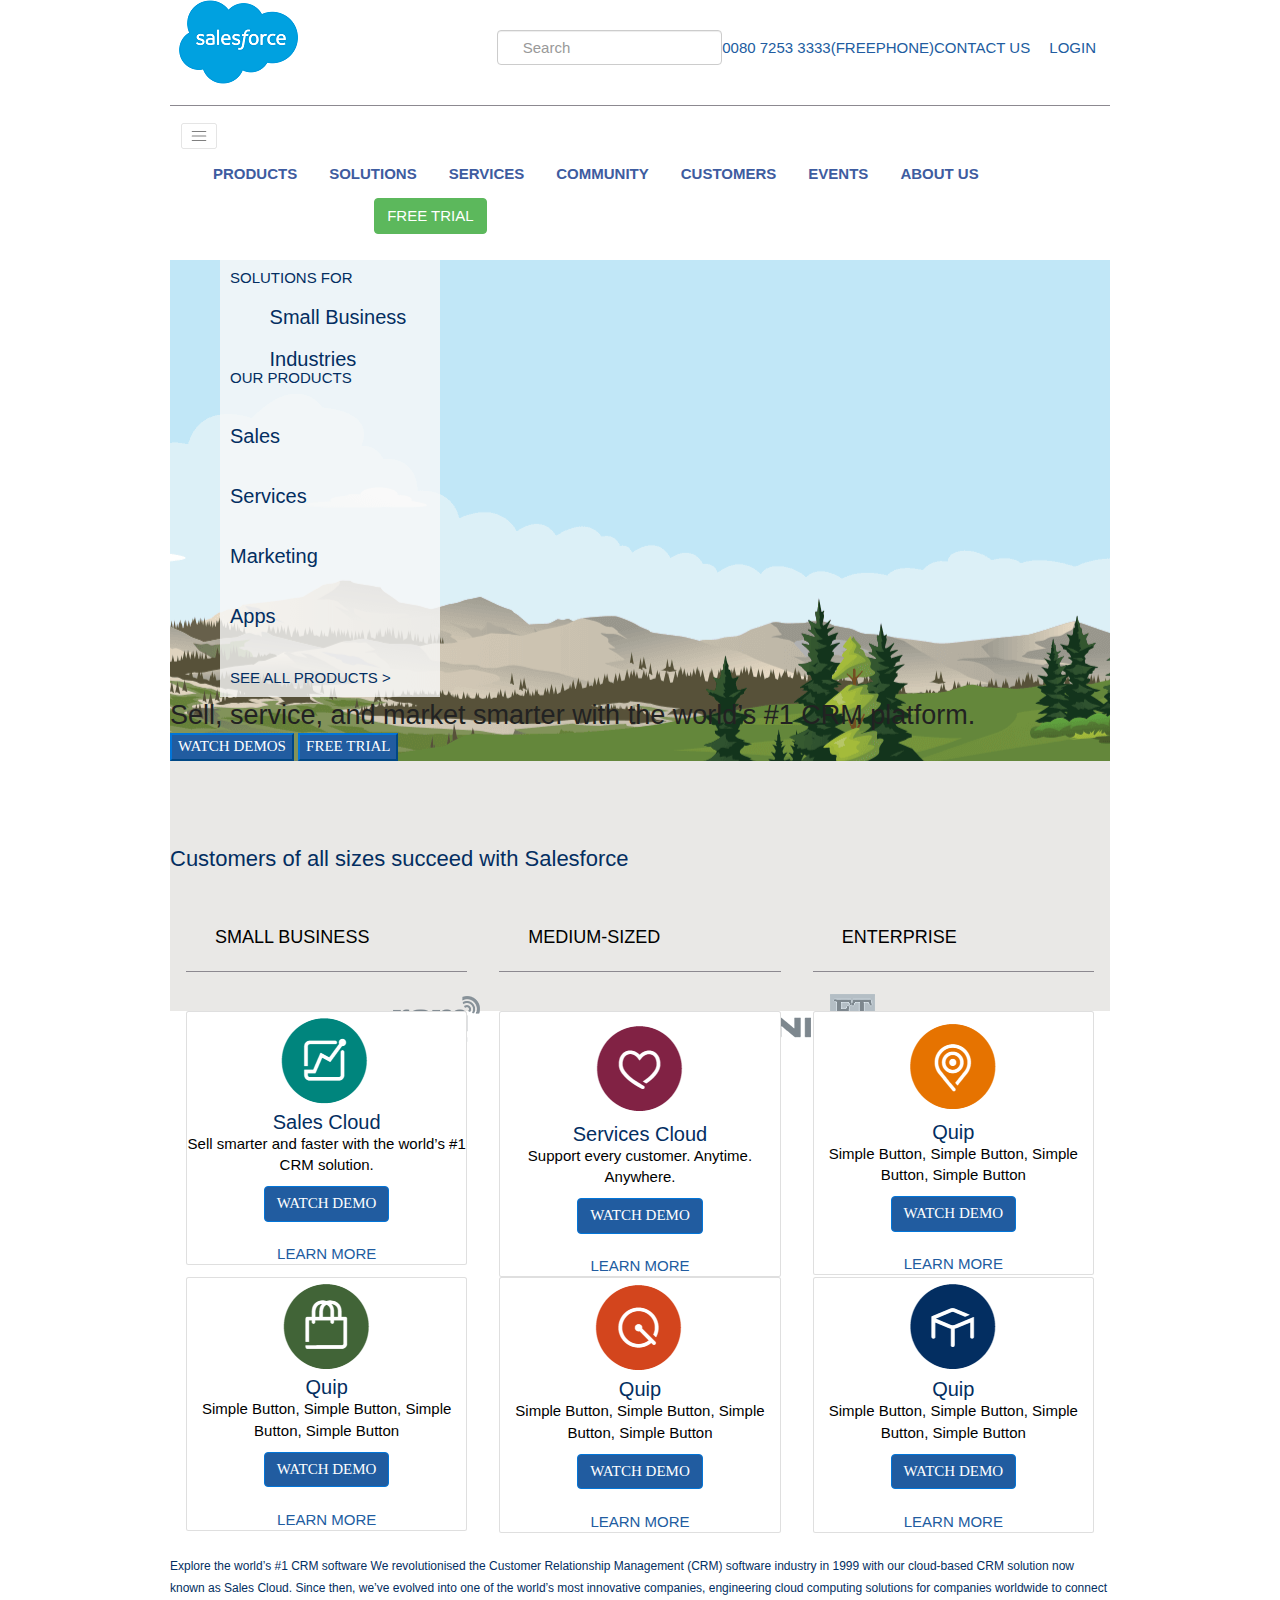
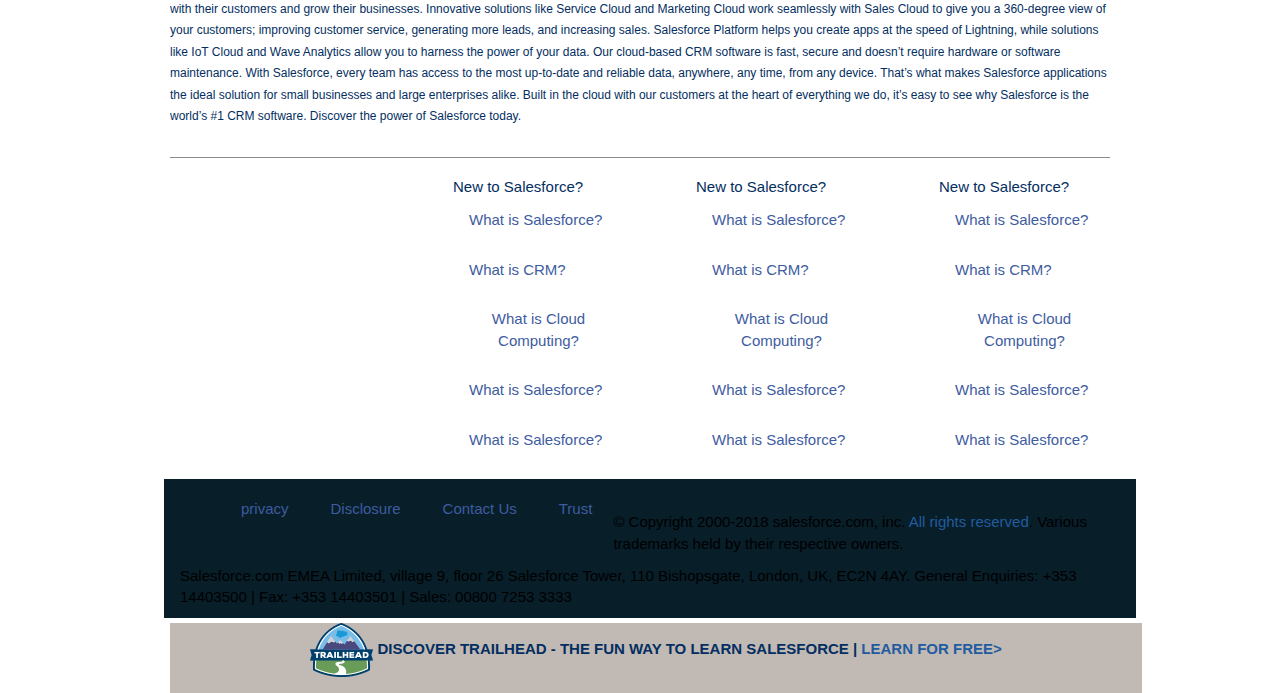
==== commit 329eea74: "still updating" ====
--- a/index.html
+++ b/index.html
@@ -9,6 +9,7 @@
     <meta http-equiv="X-UA-Compatible" content="ie=edge">
     <link rel="stylesheet" href="assets/css/style.css">
     <link rel="stylesheet" href="assets/css/bootstrap.css">
+    <link rel="stylesheet" href="assets/css/bootstrap.min.css">
     <link rel="stylesheet" href="assets/css/font-awesome.css">
     <link rel="stylesheet" href="assets/css/libs_framework.min.css">
     <link rel="stylesheet" href="assets/css/libs_base.min.css">
@@ -19,51 +20,57 @@
 </head>
 
 <body>
+    <div class="container">
     <div class="subsect theader">
         <img src="assets/img/logo-salesforce.png" alt="logo">
         <div class="top">
-            <div class="input" <input type="text" placeholder="Search">
-            </div>
+            <div class="form-inline">
+                    <div class="icon-sfdc-icon-magnifying-glass"></div>
+                <input type="text" placeholder="   Search" class="form-control my-2 my-sm-0">
             <a href="#">0080 7253 3333(FREEPHONE)</a>
             <a href="#">CONTACT US</a>
             <span>
-                <i class="fa fa-address-book"></i>
+                <i class="glyphicon glyphicon-user"></i>
                 <a href="#">LOGIN</a>
             </span>
+            </div>
         </div>
         <hr>
-        <div class="navTop">
-
-            <ul>
+        <nav class="navbar navbar-expand-lg navbar-light navTop">
+                <button class="navbar-toggler" type="button" data-toggle="collapse" data-target="#navbarSupportedContent" aria-controls="navbarSupportedContent" aria-expanded="false" aria-label="Toggle navigation">
+                  <span class="navbar-toggler-icon"></span>
+                </button>
+            <div class="collapse navbar-collapse" id="navbarSupportedContent">
+            <ul class="navbar-nav mr-auto">
                 <span id="navTleft">
-                    <li>
+                    <li class="nav-item dropdown">
                         <a href="#">PRODUCTS</a>
                     </li>
-                    <li>
+                    <li class="nav-item dropdown">
                         <a href="#">SOLUTIONS</a>
                     </li>
-                    <li>
+                    <li class="nav-item dropdown">
                         <a href="#">SERVICES</a>
                     </li>
-                    <li>
+                    <li class="nav-item dropdown">
                         <a href="#">COMMUNITY</a>
                     </li>
+                    <li class="nav-item dropdown">
+                        <a href="#">CUSTOMERS</a>
+                    </li>
+                    <li class="nav-item dropdown">
+                        <a href="#">EVENTS</a>
+                    </li>
+                    <li class="nav-item dropdown">
+                        <a href="#">ABOUT US</a>
+                    </li>
+                </span>
+            </ul>
+            <button class="btn btn-success">FREE TRIAL</button></div>
+        </nav>
+
                 </span>
                 <span id="navTright">
-                    <li>
-                        <a href="#">CUSTOMERS</a>
-                    </li>
-                    <li>
-                        <a href="#">EVENTS</a>
-                    </li>
-                    <li>
-                        <a href="#">ABOUT US</a>
-                    </li>
-                </span>
-            </ul>
-            <button class="btn btn-success">FREE TRIAL</button>
-        </div>
-
     </div>
     <div class="sect main">
         <div class="sidebar inner">
@@ -87,7 +94,7 @@
             </h2>
             <h2>
                 <span class="salesforce-icon cloud-icon-service"></span>
-                <span>Services </small>
+                <span>Services </span>
             </h2>
             <h2>
                 <span class="salesforce-icon cloud-icon-marketing"></span>
@@ -98,13 +105,13 @@
                 <span>Apps </span>
             </h2>
             <br>
-            <p class="text-primary">SEE ALL PRODUCTS ></p>
+            <p class="h4 text-left">SEE ALL PRODUCTS ></p>
 
 
 
         </div>
         <div class="sect txthead">
-            <span>Sell, service, and market smarter with the world’s #1 CRM platform.</span>
+            <h1 class="hd">Sell, service, and market smarter with the world’s #1 CRM platform.</h1>
             <button class="bt btn-primary">WATCH DEMOS</button>
             <button class="bt btn-primary">FREE TRIAL</button>
         </div>
@@ -186,27 +193,27 @@
 
     <div class="container">
         <div class="row">
-            <div class=" col-xs-12 col-sm-6 col-md-4">
+            <div class="col-xs-12 col-sm-6 col-md-4">
 
                 <div class="card">
                     <div class="card-body text-center">
                         <img src="assets/img/cloud.PNG">
                         <h2>Sales Cloud</h2>
                         <p>Sell smarter and faster with the world’s #1 CRM solution.</p>
-                        <a href="#" class="button">WATCH DEMO</a>
-                        <br>
-                        <br>
-                        <a href="#" class="button2">LEARN MORE</a>
-                    </div>
-                </div>
-            </div>
-            <div class=" col-xs-12 col-sm-6 col-md-4">
+                        <a href="#" class="btn btn-primary">WATCH DEMO</a>
+                        <br>
+                        <br>
+                        <a href="#" class="button2">LEARN MORE</a>
+                    </div>
+                </div>
+            </div>
+            <div class="col-xs-12 col-sm-6 col-md-4">
                 <div class="card">
                     <div class="card-body text-center">
                         <img src="assets/img/cloud1.PNG">
                         <h2>Services Cloud</h2>
                         <p>Support every customer. Anytime. Anywhere.</p>
-                        <a href="#" class="button">WATCH DEMO</a>
+                        <a href="#" class="btn btn-primary">WATCH DEMO</a>
                         <br>
                         <br>
                         <a href="#" class="button2">LEARN MORE</a>
@@ -219,7 +226,7 @@
                         <img src="assets/img/cloud2.PNG">
                         <h2>Quip</h2>
                         <p>Simple Button, Simple Button, Simple Button, Simple Button</p>
-                        <a href="#" class="button">WATCH DEMO</a>
+                        <a href="#" class="btn btn-primary">WATCH DEMO</a>
                         <br>
                         <br>
                         <a href="#" class="button2">LEARN MORE</a>
@@ -229,39 +236,39 @@
         </div>
 
         <div class="row">
-            <div class=" col-xs-12 col-sm-6 col-md-4">
+            <div class="col-xs-12 col-sm-6 col-md-4">
                 <div class="card">
                     <div class="card-body text-center">
                         <img src="assets/img/cloud3.PNG">
                         <h2>Quip</h2>
                         <p>Simple Button, Simple Button, Simple Button, Simple Button</p>
-                        <a href="#" class="button">WATCH DEMO</a>
-                        <br>
-                        <br>
-                        <a href="#" class="button2">LEARN MORE</a>
-                    </div>
-                </div>
-            </div>
-            <div class=" col-xs-12 col-sm-6 col-md-4">
+                        <a href="#" class="btn btn-primary">WATCH DEMO</a>
+                        <br>
+                        <br>
+                        <a href="#" class="button2">LEARN MORE</a>
+                    </div>
+                </div>
+            </div>
+            <div class="col-xs-12 col-sm-6 col-md-4">
                 <div class="card">
                     <div class="card-body text-center">
                         <img src="assets/img/cloud4.PNG">
                         <h2>Quip</h2>
                         <p>Simple Button, Simple Button, Simple Button, Simple Button</p>
-                        <a href="#" class="button">WATCH DEMO</a>
-                        <br>
-                        <br>
-                        <a href="#" class="button2">LEARN MORE</a>
-                    </div>
-                </div>
-            </div>
-            <div class=" col-xs-12 col-sm-6 col-md-4">
+                        <a href="#" class="btn btn-primary">WATCH DEMO</a>
+                        <br>
+                        <br>
+                        <a href="#" class="button2">LEARN MORE</a>
+                    </div>
+                </div>
+            </div>
+            <div class="col-xs-12 col-sm-6 col-md-4">
                 <div class="card">
                     <div class="card-body text-center">
                         <img src="assets/img/cloud5.PNG">
                         <h2>Quip</h2>
                         <p>Simple Button, Simple Button, Simple Button, Simple Button</p>
-                        <a href="#" class="button">WATCH DEMO</a>
+                        <a href="#" class="btn btn-primary">WATCH DEMO</a>
                         <br>
                         <br>
                         <a href="#" class="button2">LEARN MORE</a>
@@ -357,12 +364,27 @@
         </div>
 
         <div class="col-md-3 col-sm-3 col-lg-3">
-            <h4>New to Salesforce?</h4>
-            <a href="#">What is Salesforce?</a>
-            <a href="#">What is CRM?</a>
-            <a href="#">What is Cloud Computing?</a>
-            <a href="#">What is Salesforce?</a>
-            <a href="#">What is Salesforce?</a>
+            <ul>
+                    <li>
+                        <h4>New to Salesforce?</h4>
+                    </li>
+    
+                    <li>
+                        <a href="#">What is Salesforce?</a>
+                    </li>
+                    <li>
+                        <a href="#">What is CRM?</a>
+                    </li>
+                    <li>
+                        <a href="#">What is Cloud Computing?</a>
+                    </li>
+                    <li>
+                        <a href="#">What is Salesforce?</a>
+                    </li>
+                    <li>
+                        <a href="#">What is Salesforce?</a>
+                    </li>
+                </ul>
         </div>
 
     </div>
@@ -392,7 +414,7 @@
             </p>
         </div>
     </div>
-
+</div>
 </body>
 
 </html>--- a/assets/css/style.css
+++ b/assets/css/style.css
@@ -1,10 +1,11 @@
-
-
 .btn-primary {
     color: #fff;
     background-color: #007b5e;
     border-color: #007b5e;
 }
+.sach{
+    color: #215ca0;
+}
 
 section {
     padding: 60px 0;
@@ -16,6 +17,15 @@
     margin-bottom: 50px;
     text-transform: uppercase;
 }
+.h3{
+    color: #032e61;
+}
+.hd{
+    font-size: 27px !important;
+    line-height: 36px !important;
+    font-weight: normal;
+    color: #222;
+}
 
 #team .card {
     border: none;
@@ -33,7 +43,7 @@
     text-decoration: none;
     text-align: center;
     padding: 14px 16px;
-    color: #3e5ca0;
+    color: #215ca0;
     
 }
 nav{
